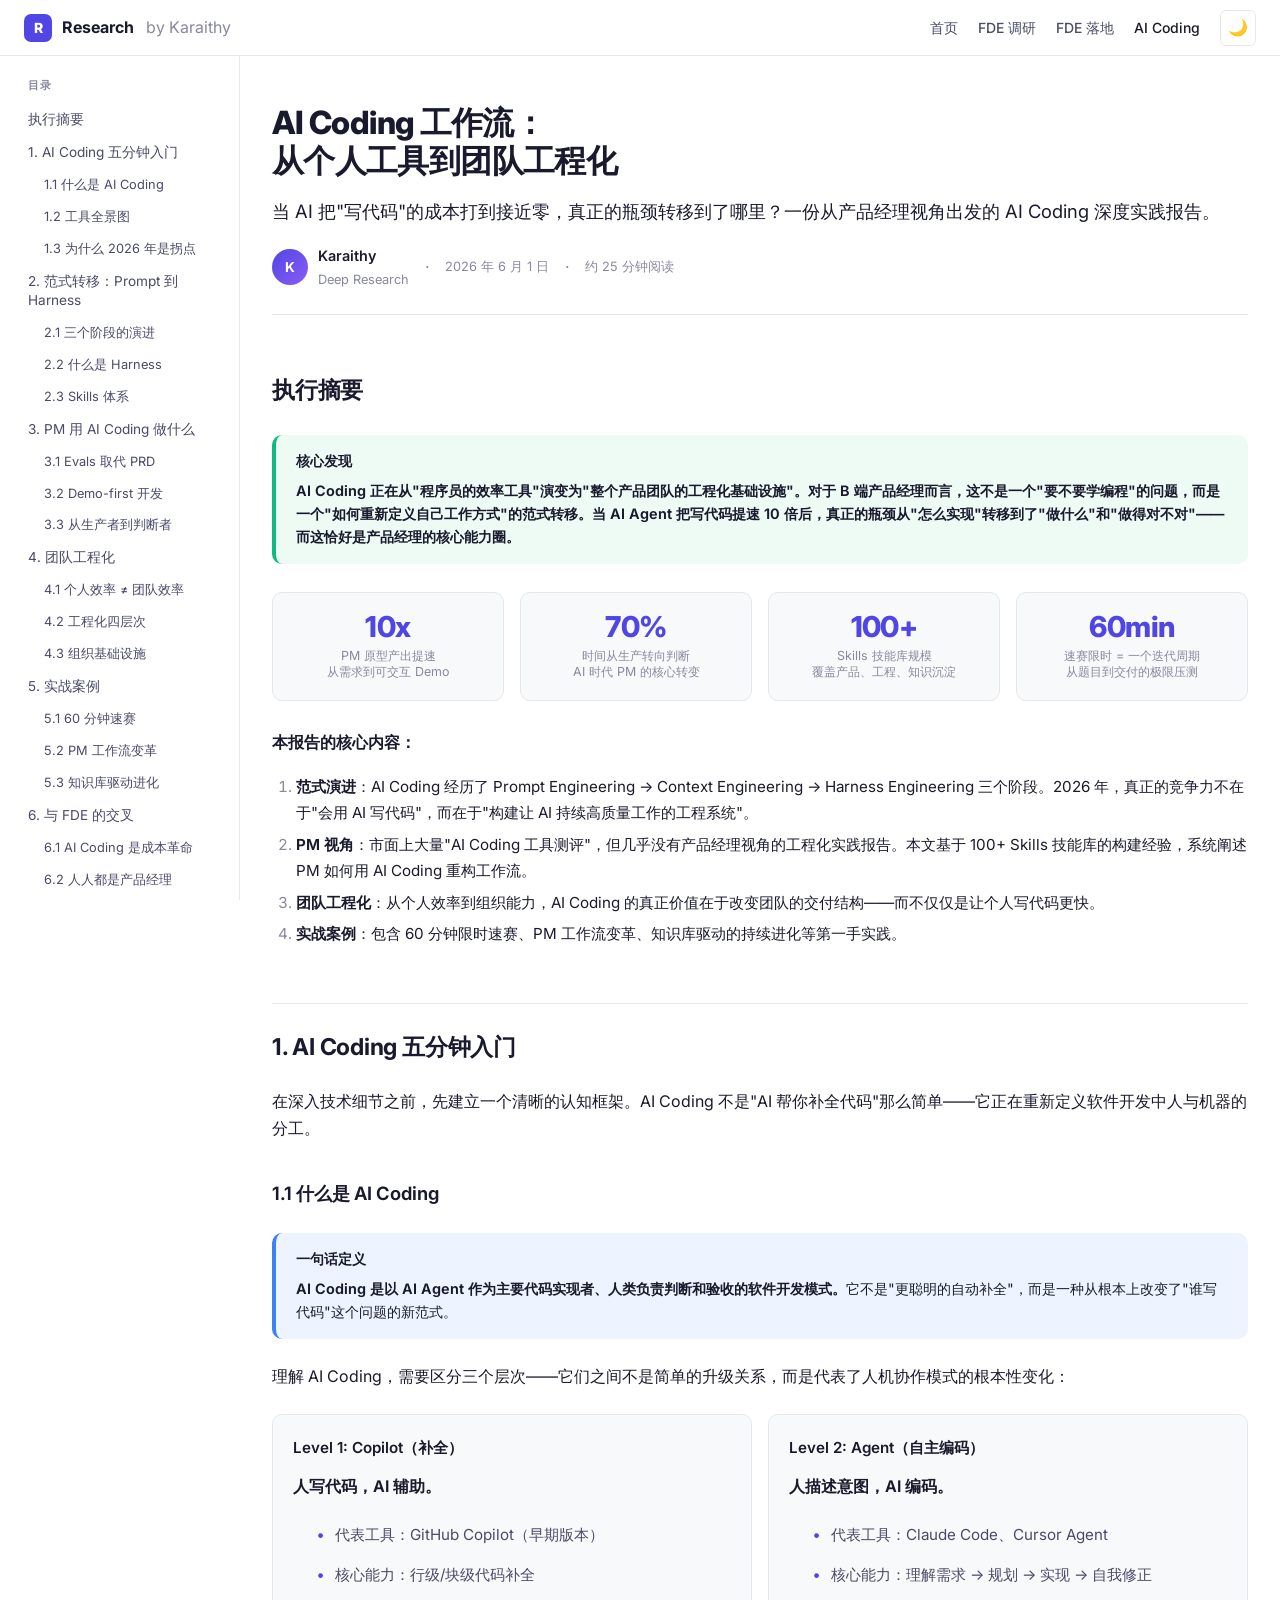
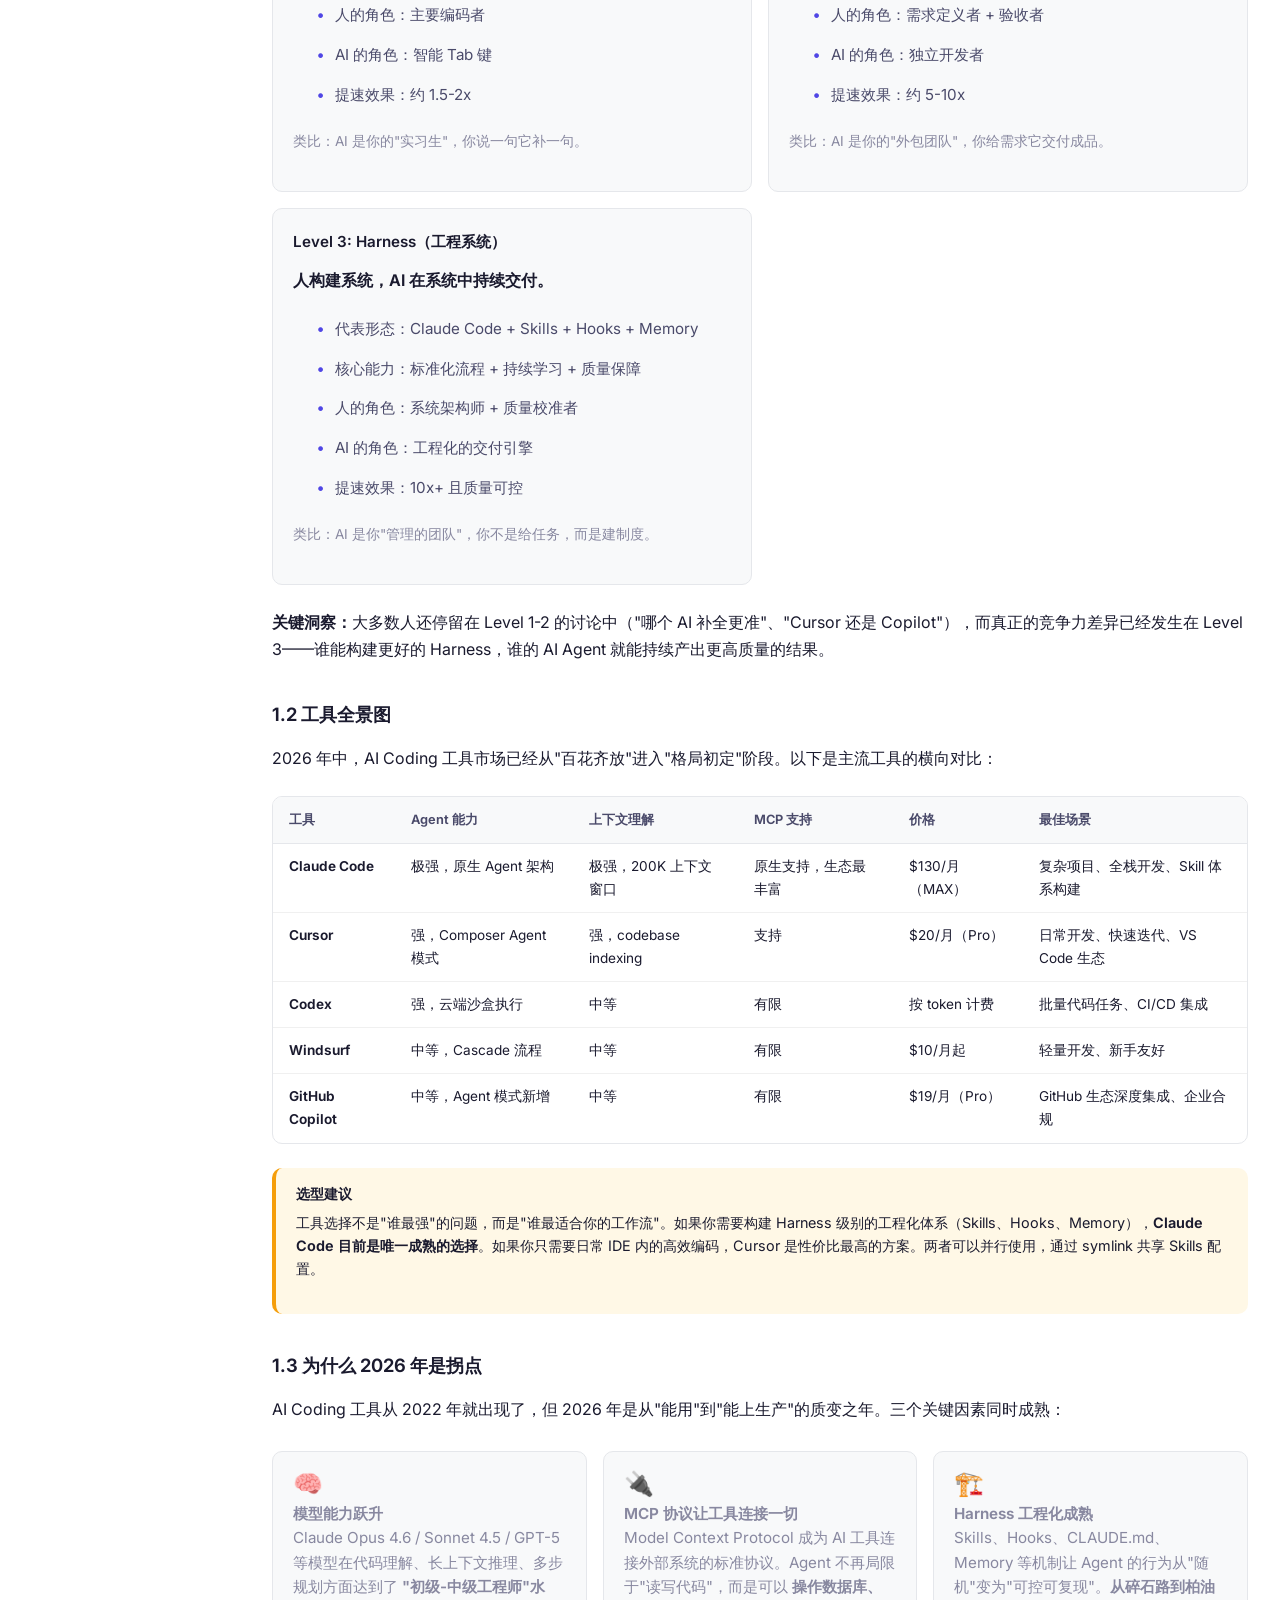
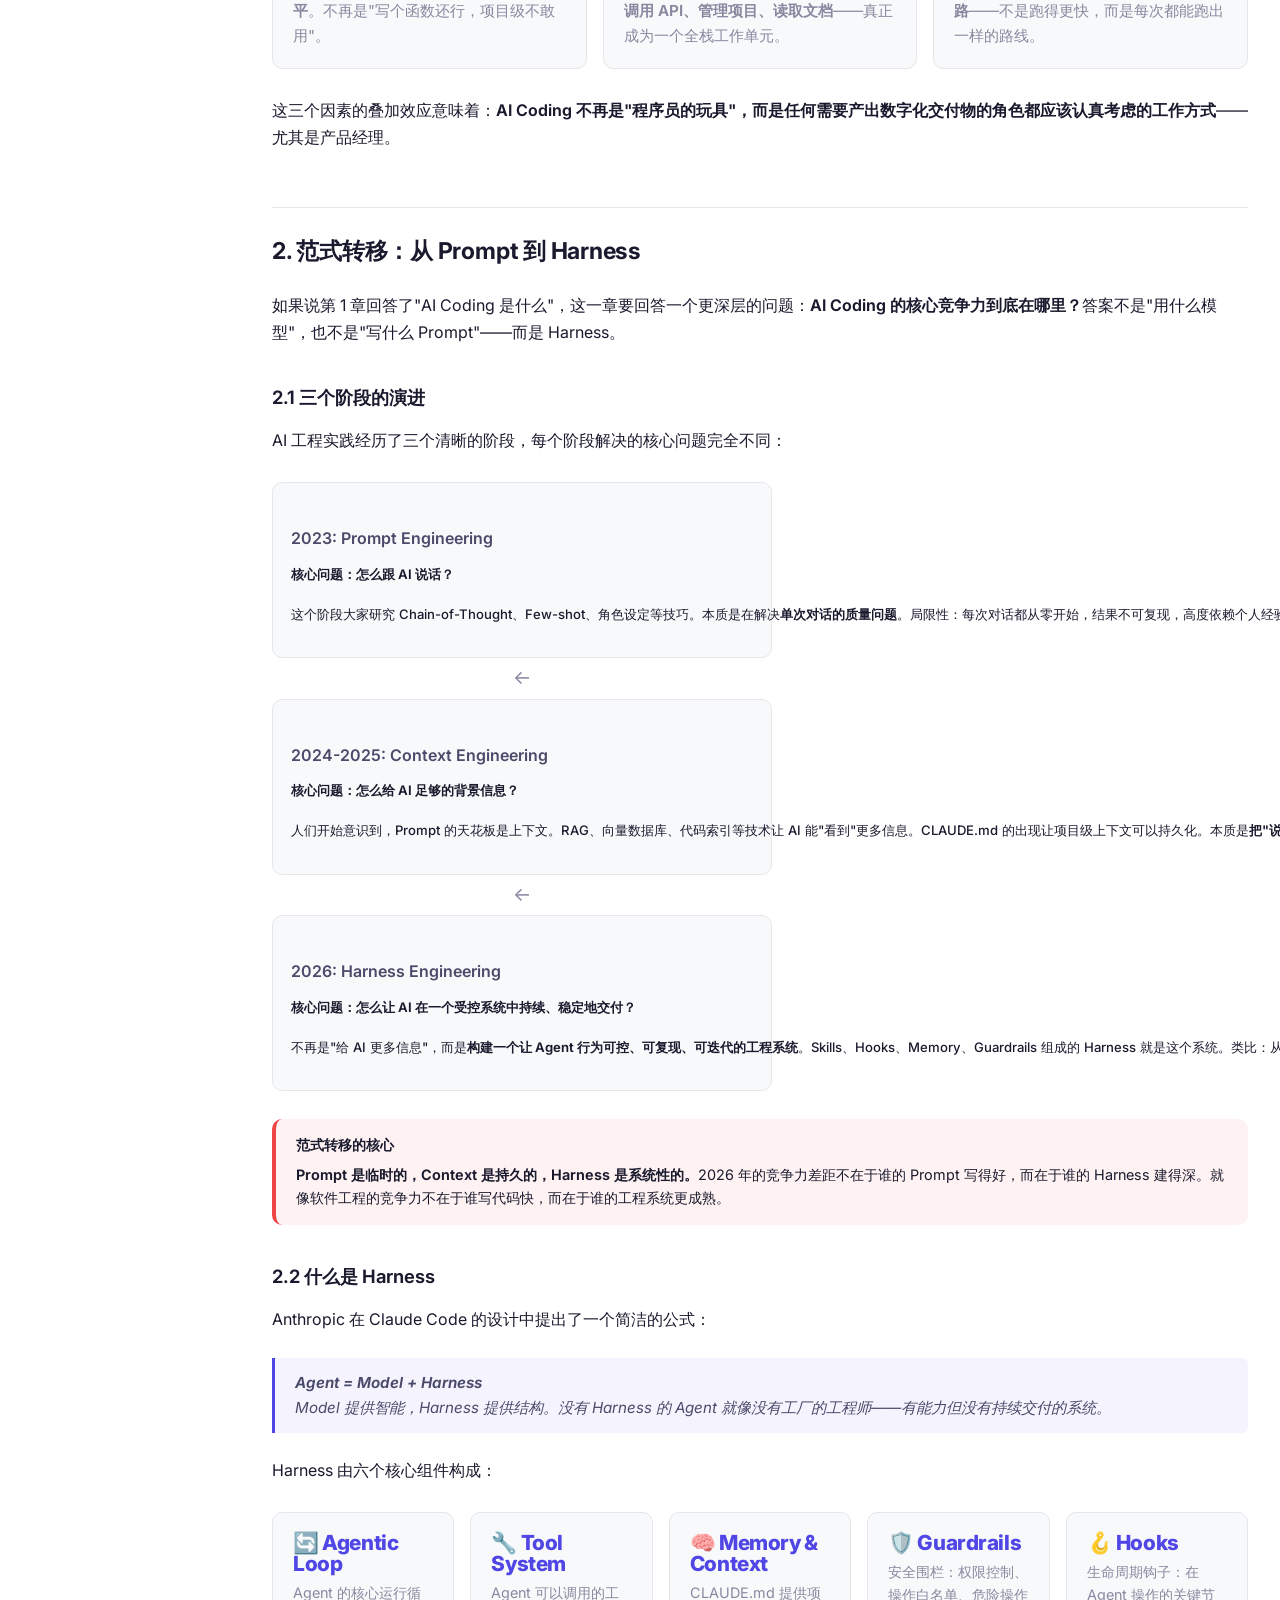
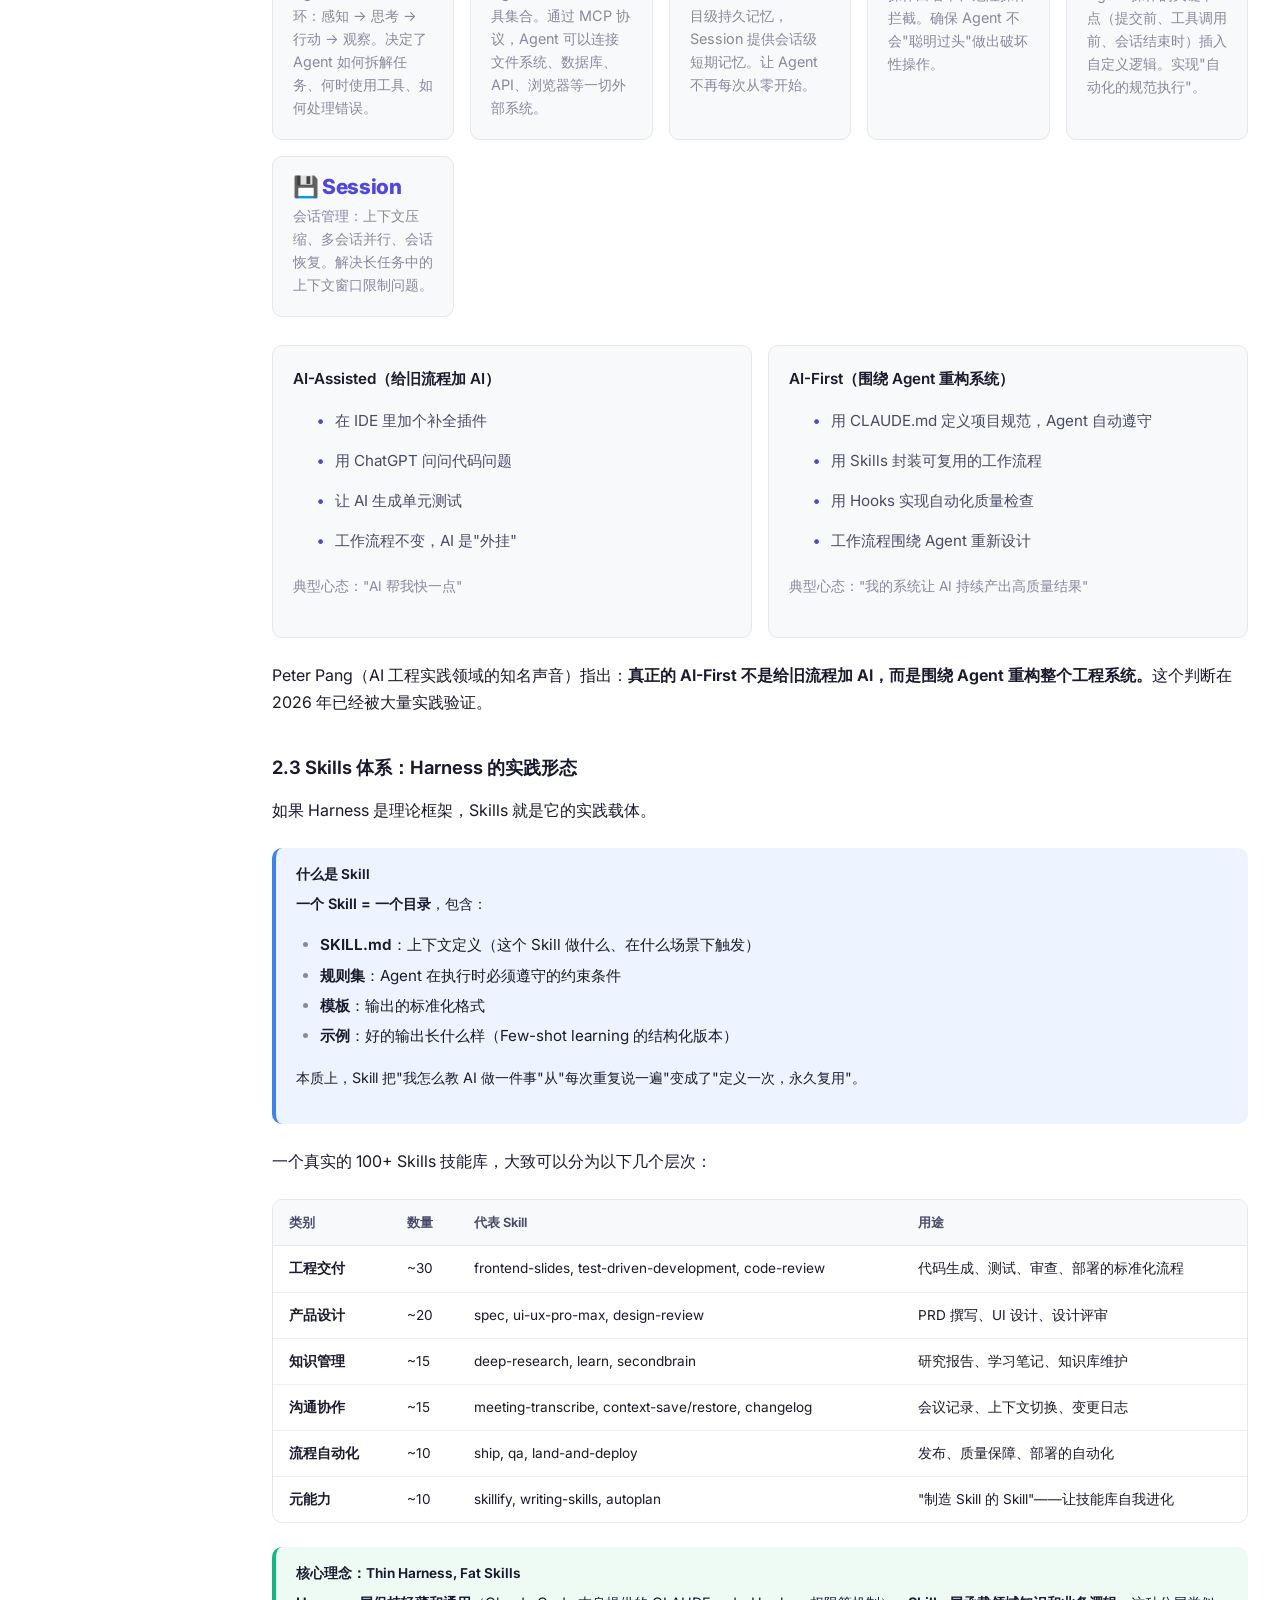
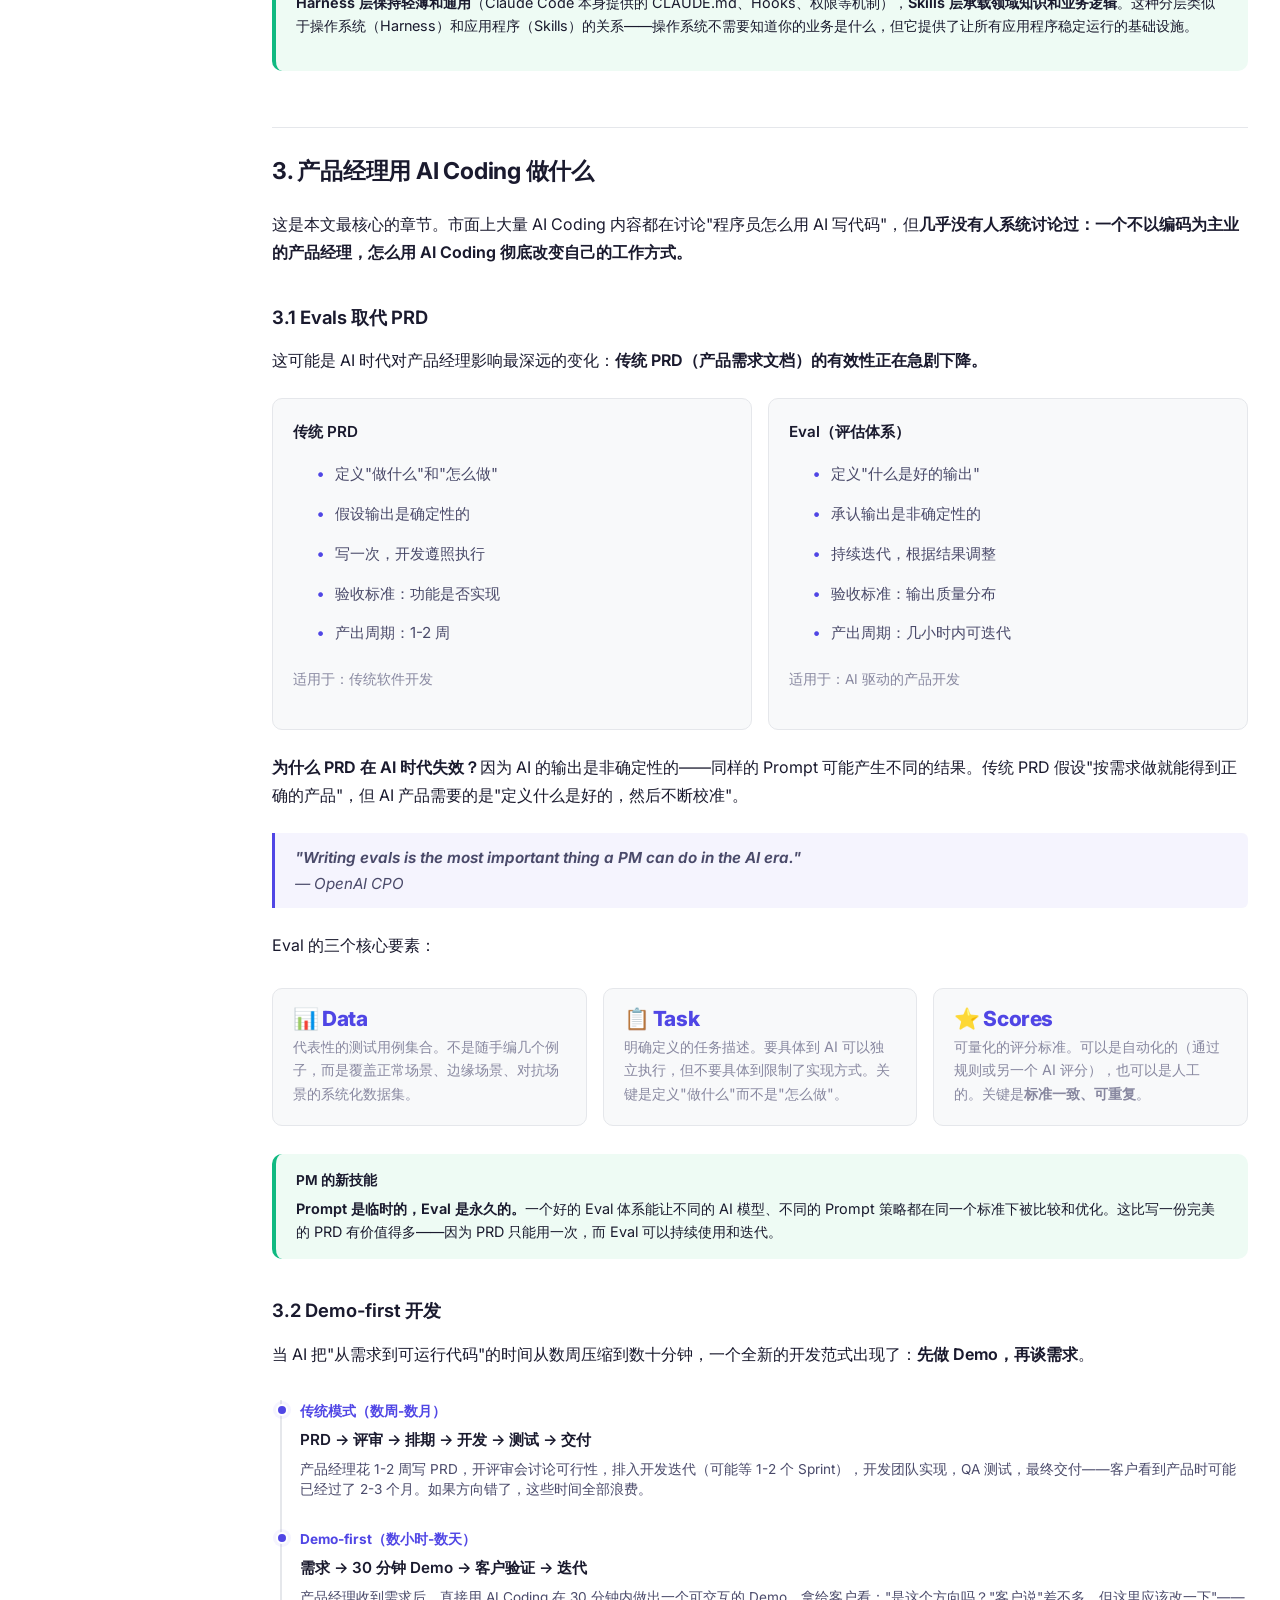
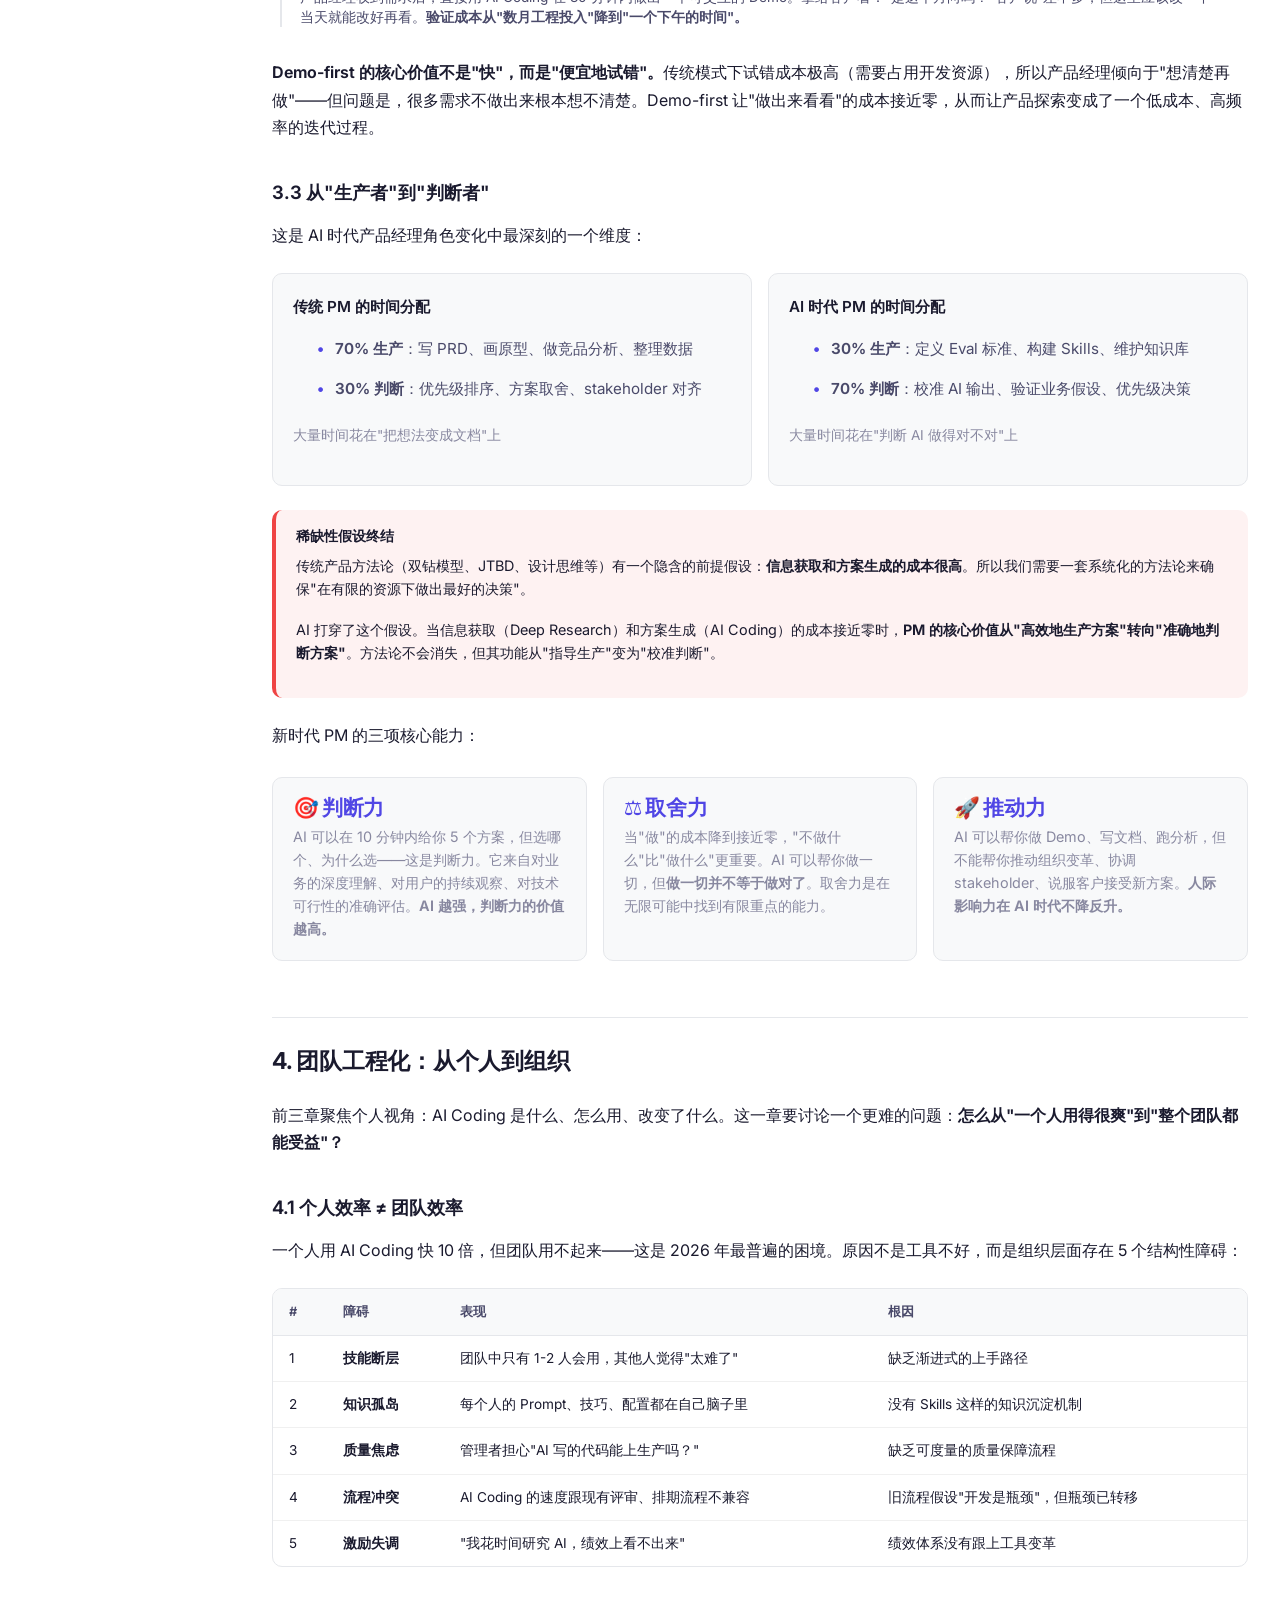
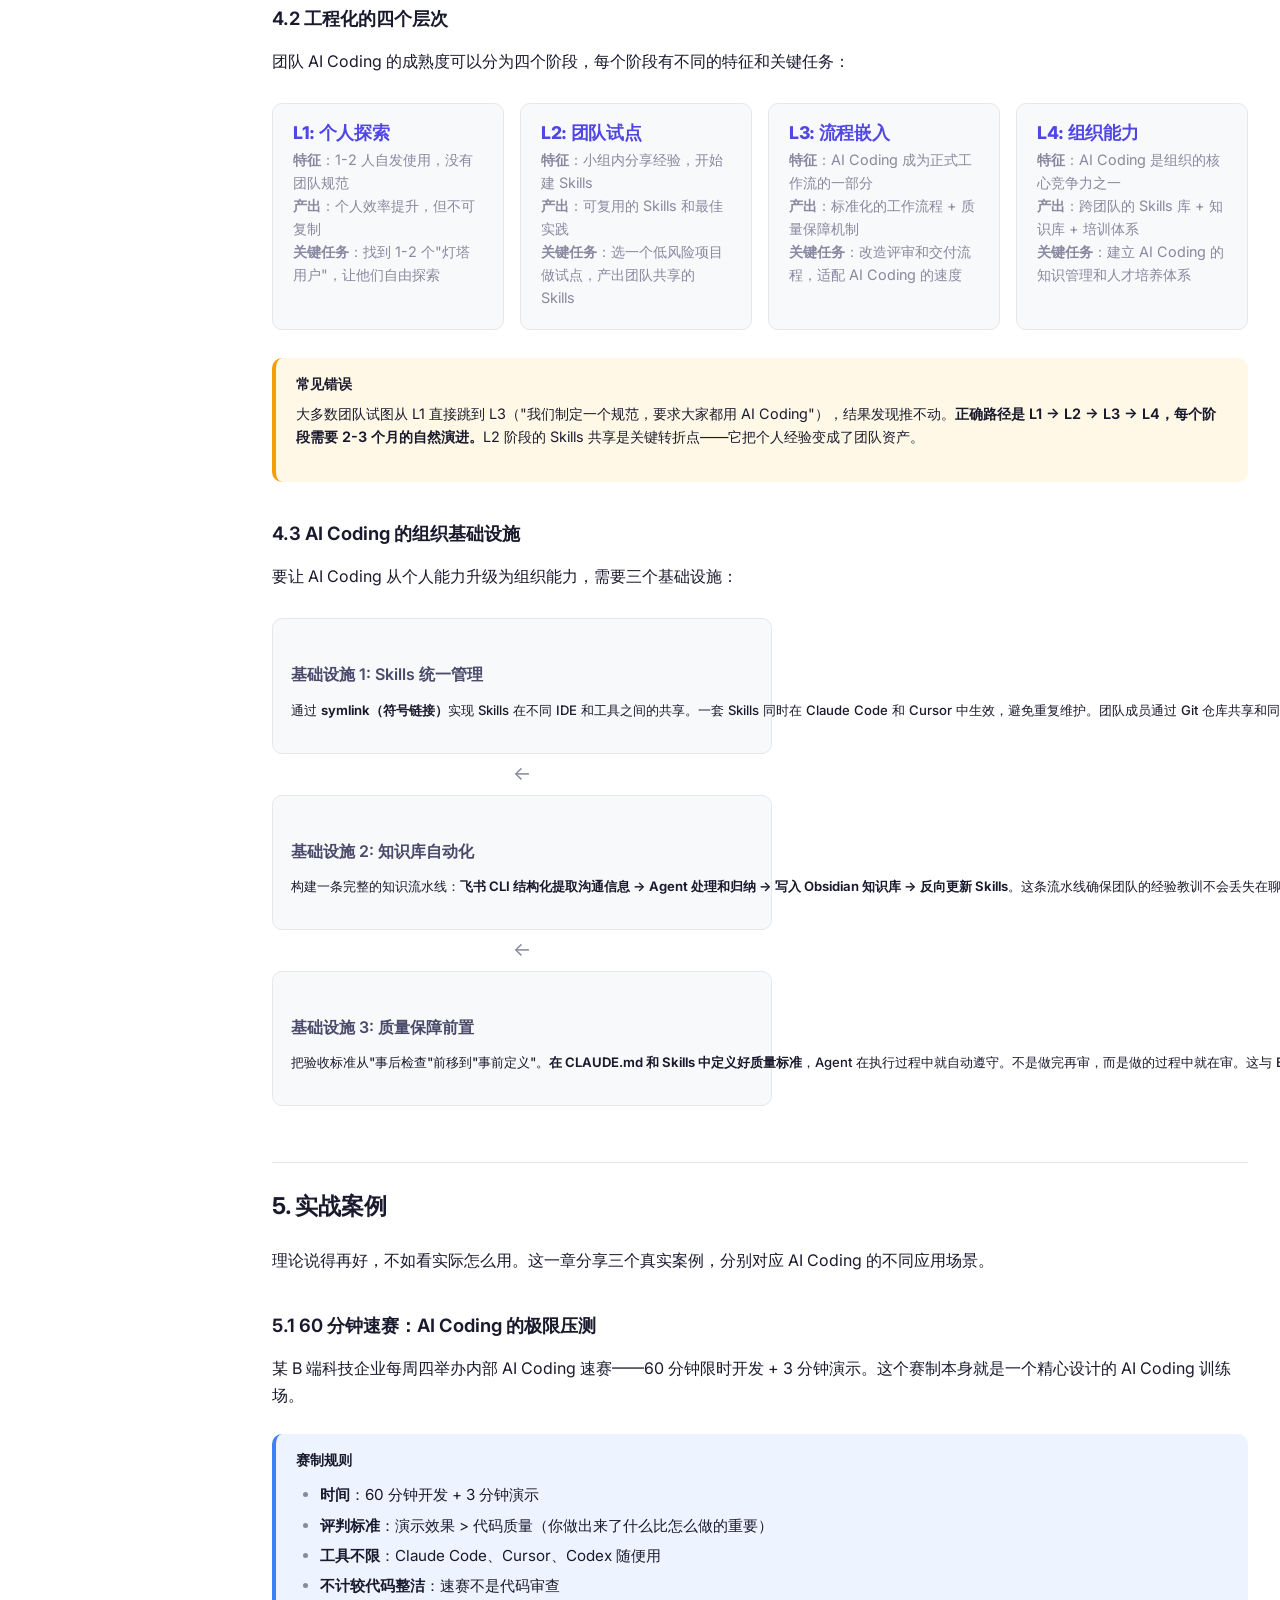
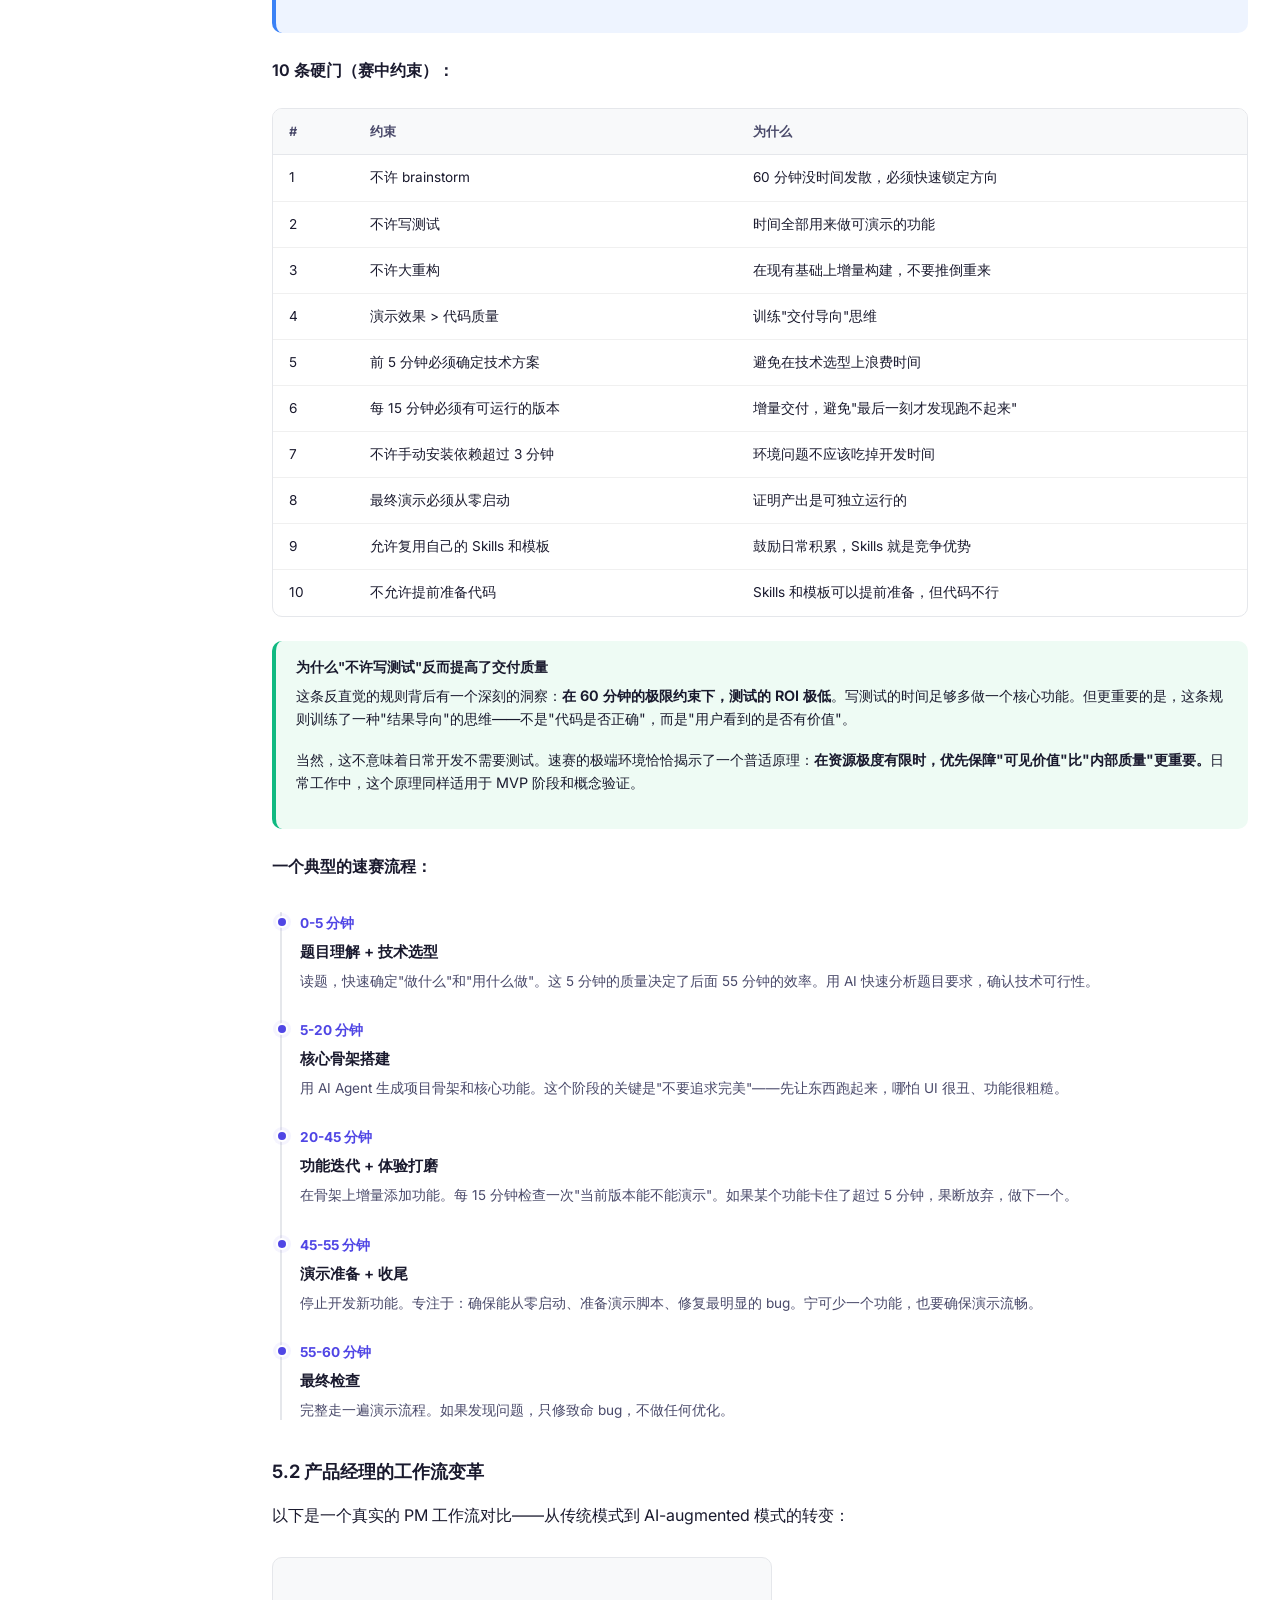
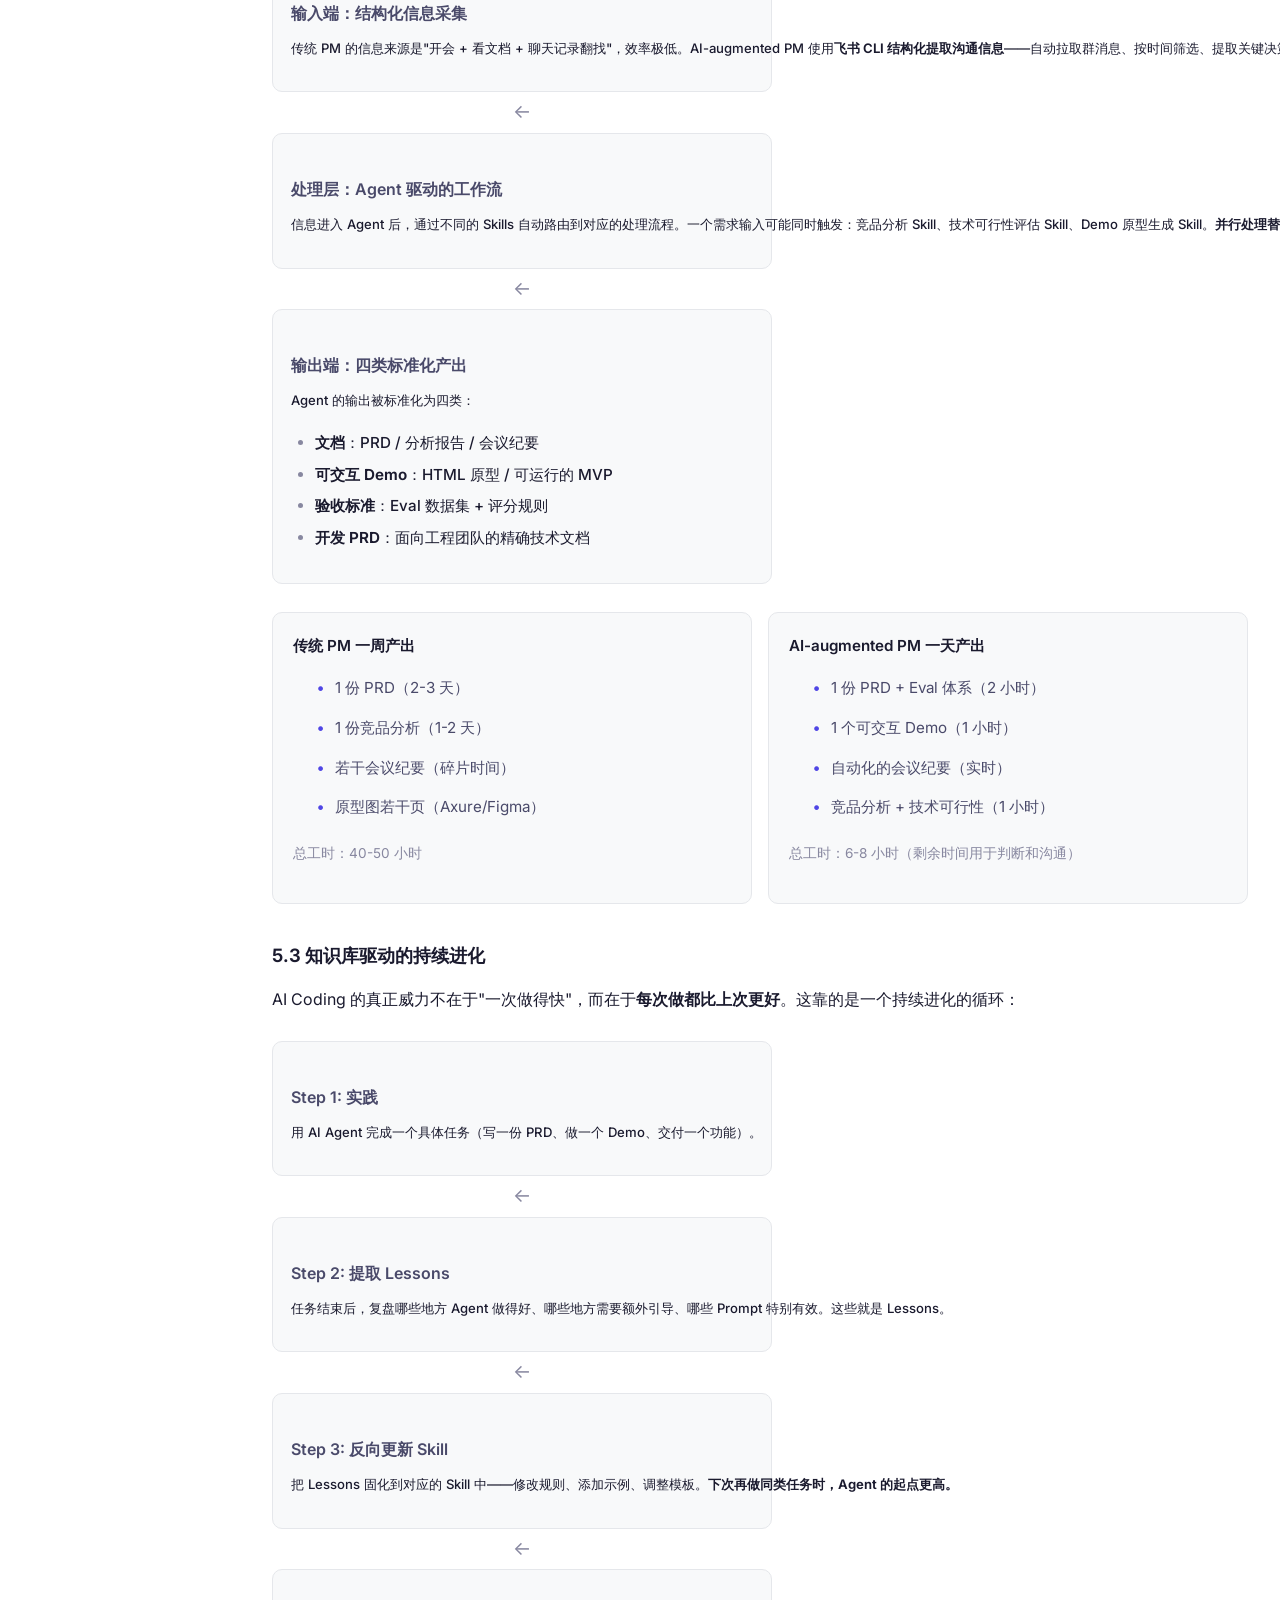
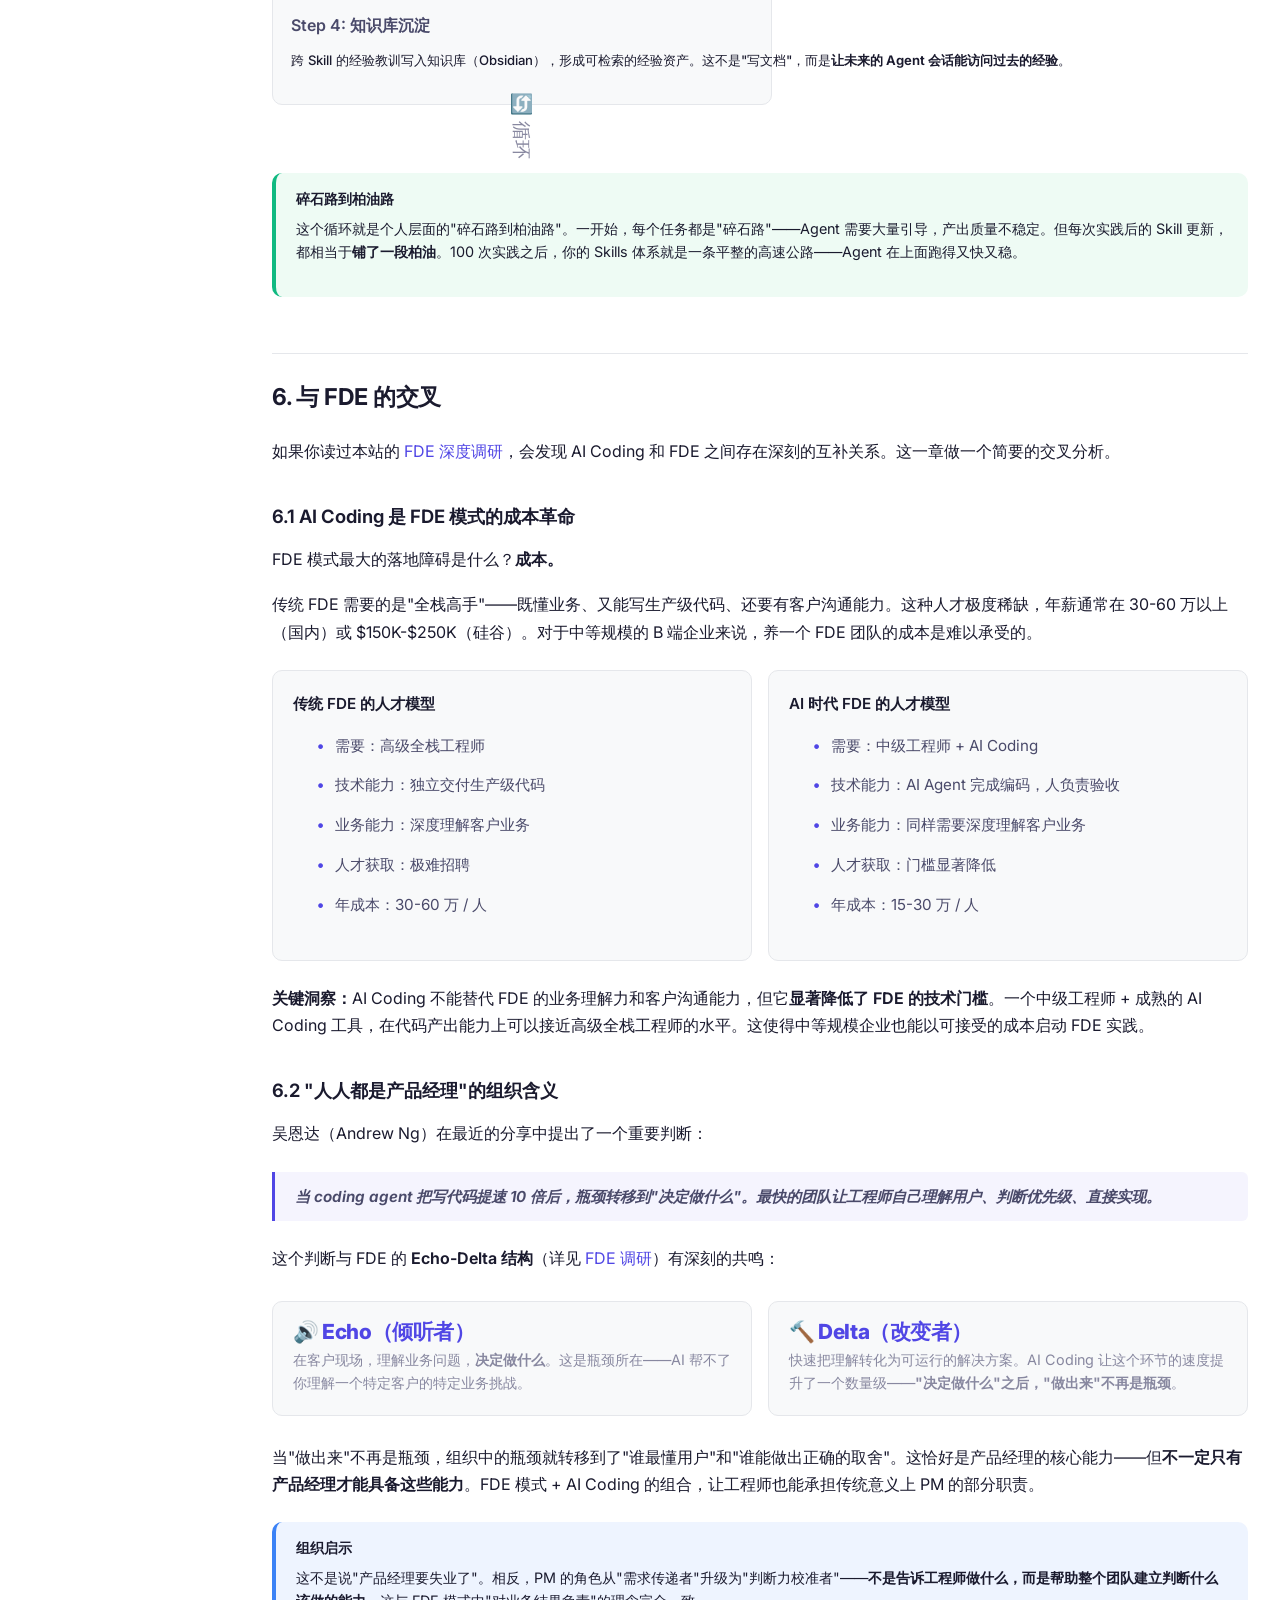
==== articles/ai-coding/index.html @ b335e55d "Add two new research articles: FDE Landing Guide & AI Coding Workflow FDE Landing Guide (articles/fd" ====
<!DOCTYPE html>
<html lang="zh-CN" data-theme="light">
<head>
  <meta charset="UTF-8">
  <meta name="viewport" content="width=device-width, initial-scale=1.0">
  <title>AI Coding 工作流：从个人工具到团队工程化 — Karaithy Research</title>
  <meta name="description" content="当 AI 把写代码的成本打到接近零，真正的瓶颈转移到了哪里？一份从产品经理视角出发的 AI Coding 深度实践报告。">
  <link rel="preconnect" href="https://fonts.googleapis.com">
  <link rel="preconnect" href="https://fonts.gstatic.com" crossorigin>
  <link href="https://fonts.googleapis.com/css2?family=Inter:wght@400;500;600;700;800&family=Noto+Serif+SC:wght@400;700&family=JetBrains+Mono:wght@400;500&display=swap" rel="stylesheet">
  <link rel="stylesheet" href="../../assets/css/main.css">
</head>
<body>

<!-- Reading Progress -->
<div class="reading-progress" id="readingProgress"></div>

<!-- Header -->
<header class="site-header">
  <div class="header-inner">
    <a href="../../index.html" class="site-logo">
      <span class="logo-icon">R</span>
      <span>Research</span>
      <span class="logo-text-sub">by Karaithy</span>
    </a>
    <div class="header-nav">
      <a href="../../index.html">首页</a>
      <a href="../fde-deep-dive/index.html">FDE 调研</a>
      <a href="../fde-landing-guide/index.html">FDE 落地</a>
      <a href="index.html" class="active">AI Coding</a>
      <button class="theme-toggle" onclick="toggleTheme()" aria-label="切换主题">🌙</button>
    </div>
  </div>
</header>

<!-- Layout -->
<div class="article-layout">

<!-- Sidebar -->
<nav class="sidebar" id="sidebar">
  <div class="sidebar-section">
    <div class="sidebar-section-title">目录</div>
    <a href="#executive-summary" class="sidebar-link active">执行摘要</a>
    <a href="#ch1" class="sidebar-link">1. AI Coding 五分钟入门</a>
    <a href="#ch1-1" class="sidebar-link sub">1.1 什么是 AI Coding</a>
    <a href="#ch1-2" class="sidebar-link sub">1.2 工具全景图</a>
    <a href="#ch1-3" class="sidebar-link sub">1.3 为什么 2026 年是拐点</a>
    <a href="#ch2" class="sidebar-link">2. 范式转移：Prompt 到 Harness</a>
    <a href="#ch2-1" class="sidebar-link sub">2.1 三个阶段的演进</a>
    <a href="#ch2-2" class="sidebar-link sub">2.2 什么是 Harness</a>
    <a href="#ch2-3" class="sidebar-link sub">2.3 Skills 体系</a>
    <a href="#ch3" class="sidebar-link">3. PM 用 AI Coding 做什么</a>
    <a href="#ch3-1" class="sidebar-link sub">3.1 Evals 取代 PRD</a>
    <a href="#ch3-2" class="sidebar-link sub">3.2 Demo-first 开发</a>
    <a href="#ch3-3" class="sidebar-link sub">3.3 从生产者到判断者</a>
    <a href="#ch4" class="sidebar-link">4. 团队工程化</a>
    <a href="#ch4-1" class="sidebar-link sub">4.1 个人效率 ≠ 团队效率</a>
    <a href="#ch4-2" class="sidebar-link sub">4.2 工程化四层次</a>
    <a href="#ch4-3" class="sidebar-link sub">4.3 组织基础设施</a>
    <a href="#ch5" class="sidebar-link">5. 实战案例</a>
    <a href="#ch5-1" class="sidebar-link sub">5.1 60 分钟速赛</a>
    <a href="#ch5-2" class="sidebar-link sub">5.2 PM 工作流变革</a>
    <a href="#ch5-3" class="sidebar-link sub">5.3 知识库驱动进化</a>
    <a href="#ch6" class="sidebar-link">6. 与 FDE 的交叉</a>
    <a href="#ch6-1" class="sidebar-link sub">6.1 AI Coding 是成本革命</a>
    <a href="#ch6-2" class="sidebar-link sub">6.2 人人都是产品经理</a>
    <a href="#ch7" class="sidebar-link">7. 风险与诚实面对</a>
    <a href="#appendix" class="sidebar-link">附录</a>
  </div>
</nav>

<!-- Main Content -->
<div class="main-content">
<article class="article-body">

<!-- Title -->
<h1 id="top">AI Coding 工作流：<br>从个人工具到团队工程化</h1>

<p class="subtitle">当 AI 把"写代码"的成本打到接近零，真正的瓶颈转移到了哪里？一份从产品经理视角出发的 AI Coding 深度实践报告。</p>

<!-- Meta -->
<div class="article-meta">
  <div class="meta-author">
    <div class="meta-avatar">K</div>
    <div>
      <div class="meta-name">Karaithy</div>
      <div class="meta-role">Deep Research</div>
    </div>
  </div>
  <span class="meta-dot">&middot;</span>
  <span class="meta-date">2026 年 6 月 1 日</span>
  <span class="meta-dot">&middot;</span>
  <span class="meta-read-time">约 25 分钟阅读</span>
</div>

<!-- ==================== 执行摘要 ==================== -->
<h2 id="executive-summary">执行摘要</h2>

<div class="callout tip">
  <div class="callout-title">核心发现</div>
  <strong>AI Coding 正在从"程序员的效率工具"演变为"整个产品团队的工程化基础设施"。对于 B 端产品经理而言，这不是一个"要不要学编程"的问题，而是一个"如何重新定义自己工作方式"的范式转移。当 AI Agent 把写代码提速 10 倍后，真正的瓶颈从"怎么实现"转移到了"做什么"和"做得对不对"——而这恰好是产品经理的核心能力圈。</strong>
</div>

<div class="stat-grid">
  <div class="stat-card">
    <div class="stat-number">10x</div>
    <div class="stat-label">PM 原型产出提速<br>从需求到可交互 Demo</div>
  </div>
  <div class="stat-card">
    <div class="stat-number">70%</div>
    <div class="stat-label">时间从生产转向判断<br>AI 时代 PM 的核心转变</div>
  </div>
  <div class="stat-card">
    <div class="stat-number">100+</div>
    <div class="stat-label">Skills 技能库规模<br>覆盖产品、工程、知识沉淀</div>
  </div>
  <div class="stat-card">
    <div class="stat-number">60min</div>
    <div class="stat-label">速赛限时 = 一个迭代周期<br>从题目到交付的极限压测</div>
  </div>
</div>

<p><strong>本报告的核心内容：</strong></p>
<ol>
  <li><strong>范式演进</strong>：AI Coding 经历了 Prompt Engineering → Context Engineering → Harness Engineering 三个阶段。2026 年，真正的竞争力不在于"会用 AI 写代码"，而在于"构建让 AI 持续高质量工作的工程系统"。</li>
  <li><strong>PM 视角</strong>：市面上大量"AI Coding 工具测评"，但几乎没有产品经理视角的工程化实践报告。本文基于 100+ Skills 技能库的构建经验，系统阐述 PM 如何用 AI Coding 重构工作流。</li>
  <li><strong>团队工程化</strong>：从个人效率到组织能力，AI Coding 的真正价值在于改变团队的交付结构——而不仅仅是让个人写代码更快。</li>
  <li><strong>实战案例</strong>：包含 60 分钟限时速赛、PM 工作流变革、知识库驱动的持续进化等第一手实践。</li>
</ol>

<!-- ==================== 第 1 章 ==================== -->
<h2 id="ch1">1. AI Coding 五分钟入门</h2>

<p>在深入技术细节之前，先建立一个清晰的认知框架。AI Coding 不是"AI 帮你补全代码"那么简单——它正在重新定义软件开发中人与机器的分工。</p>

<h3 id="ch1-1">1.1 什么是 AI Coding</h3>

<div class="callout info">
  <div class="callout-title">一句话定义</div>
  <strong>AI Coding 是以 AI Agent 作为主要代码实现者、人类负责判断和验收的软件开发模式。</strong>它不是"更聪明的自动补全"，而是一种从根本上改变了"谁写代码"这个问题的新范式。
</div>

<p>理解 AI Coding，需要区分三个层次——它们之间不是简单的升级关系，而是代表了人机协作模式的根本性变化：</p>

<div class="compare-grid">
  <div class="compare-card">
    <h4>Level 1: Copilot（补全）</h4>
    <p><strong>人写代码，AI 辅助。</strong></p>
    <ul>
      <li>代表工具：GitHub Copilot（早期版本）</li>
      <li>核心能力：行级/块级代码补全</li>
      <li>人的角色：主要编码者</li>
      <li>AI 的角色：智能 Tab 键</li>
      <li>提速效果：约 1.5-2x</li>
    </ul>
    <p style="color:var(--text-tertiary);font-size:0.85rem;">类比：AI 是你的"实习生"，你说一句它补一句。</p>
  </div>
  <div class="compare-card">
    <h4>Level 2: Agent（自主编码）</h4>
    <p><strong>人描述意图，AI 编码。</strong></p>
    <ul>
      <li>代表工具：Claude Code、Cursor Agent</li>
      <li>核心能力：理解需求 → 规划 → 实现 → 自我修正</li>
      <li>人的角色：需求定义者 + 验收者</li>
      <li>AI 的角色：独立开发者</li>
      <li>提速效果：约 5-10x</li>
    </ul>
    <p style="color:var(--text-tertiary);font-size:0.85rem;">类比：AI 是你的"外包团队"，你给需求它交付成品。</p>
  </div>
  <div class="compare-card">
    <h4>Level 3: Harness（工程系统）</h4>
    <p><strong>人构建系统，AI 在系统中持续交付。</strong></p>
    <ul>
      <li>代表形态：Claude Code + Skills + Hooks + Memory</li>
      <li>核心能力：标准化流程 + 持续学习 + 质量保障</li>
      <li>人的角色：系统架构师 + 质量校准者</li>
      <li>AI 的角色：工程化的交付引擎</li>
      <li>提速效果：10x+ 且质量可控</li>
    </ul>
    <p style="color:var(--text-tertiary);font-size:0.85rem;">类比：AI 是你"管理的团队"，你不是给任务，而是建制度。</p>
  </div>
</div>

<p><strong>关键洞察：</strong>大多数人还停留在 Level 1-2 的讨论中（"哪个 AI 补全更准"、"Cursor 还是 Copilot"），而真正的竞争力差异已经发生在 Level 3——谁能构建更好的 Harness，谁的 AI Agent 就能持续产出更高质量的结果。</p>

<h3 id="ch1-2">1.2 工具全景图</h3>

<p>2026 年中，AI Coding 工具市场已经从"百花齐放"进入"格局初定"阶段。以下是主流工具的横向对比：</p>

<div class="table-wrapper">
<table>
  <thead>
    <tr>
      <th>工具</th>
      <th>Agent 能力</th>
      <th>上下文理解</th>
      <th>MCP 支持</th>
      <th>价格</th>
      <th>最佳场景</th>
    </tr>
  </thead>
  <tbody>
    <tr>
      <td><strong>Claude Code</strong></td>
      <td>极强，原生 Agent 架构</td>
      <td>极强，200K 上下文窗口</td>
      <td>原生支持，生态最丰富</td>
      <td>$130/月（MAX）</td>
      <td>复杂项目、全栈开发、Skill 体系构建</td>
    </tr>
    <tr>
      <td><strong>Cursor</strong></td>
      <td>强，Composer Agent 模式</td>
      <td>强，codebase indexing</td>
      <td>支持</td>
      <td>$20/月（Pro）</td>
      <td>日常开发、快速迭代、VS Code 生态</td>
    </tr>
    <tr>
      <td><strong>Codex</strong></td>
      <td>强，云端沙盒执行</td>
      <td>中等</td>
      <td>有限</td>
      <td>按 token 计费</td>
      <td>批量代码任务、CI/CD 集成</td>
    </tr>
    <tr>
      <td><strong>Windsurf</strong></td>
      <td>中等，Cascade 流程</td>
      <td>中等</td>
      <td>有限</td>
      <td>$10/月起</td>
      <td>轻量开发、新手友好</td>
    </tr>
    <tr>
      <td><strong>GitHub Copilot</strong></td>
      <td>中等，Agent 模式新增</td>
      <td>中等</td>
      <td>有限</td>
      <td>$19/月（Pro）</td>
      <td>GitHub 生态深度集成、企业合规</td>
    </tr>
  </tbody>
</table>
</div>

<div class="callout warn">
  <div class="callout-title">选型建议</div>
  <p>工具选择不是"谁最强"的问题，而是"谁最适合你的工作流"。如果你需要构建 Harness 级别的工程化体系（Skills、Hooks、Memory），<strong>Claude Code 目前是唯一成熟的选择</strong>。如果你只需要日常 IDE 内的高效编码，Cursor 是性价比最高的方案。两者可以并行使用，通过 symlink 共享 Skills 配置。</p>
</div>

<h3 id="ch1-3">1.3 为什么 2026 年是拐点</h3>

<p>AI Coding 工具从 2022 年就出现了，但 2026 年是从"能用"到"能上生产"的质变之年。三个关键因素同时成熟：</p>

<div class="stat-grid">
  <div class="stat-card" style="text-align:left;padding:20px;">
    <div class="stat-number" style="font-size:1.5rem;">🧠</div>
    <div class="stat-label" style="font-size:0.95rem;line-height:1.6;"><strong>模型能力跃升</strong><br>Claude Opus 4.6 / Sonnet 4.5 / GPT-5 等模型在代码理解、长上下文推理、多步规划方面达到了 <strong>"初级-中级工程师"水平</strong>。不再是"写个函数还行，项目级不敢用"。</div>
  </div>
  <div class="stat-card" style="text-align:left;padding:20px;">
    <div class="stat-number" style="font-size:1.5rem;">🔌</div>
    <div class="stat-label" style="font-size:0.95rem;line-height:1.6;"><strong>MCP 协议让工具连接一切</strong><br>Model Context Protocol 成为 AI 工具连接外部系统的标准协议。Agent 不再局限于"读写代码"，而是可以 <strong>操作数据库、调用 API、管理项目、读取文档</strong>——真正成为一个全栈工作单元。</div>
  </div>
  <div class="stat-card" style="text-align:left;padding:20px;">
    <div class="stat-number" style="font-size:1.5rem;">🏗️</div>
    <div class="stat-label" style="font-size:0.95rem;line-height:1.6;"><strong>Harness 工程化成熟</strong><br>Skills、Hooks、CLAUDE.md、Memory 等机制让 Agent 的行为从"随机"变为"可控可复现"。<strong>从碎石路到柏油路</strong>——不是跑得更快，而是每次都能跑出一样的路线。</div>
  </div>
</div>

<p>这三个因素的叠加效应意味着：<strong>AI Coding 不再是"程序员的玩具"，而是任何需要产出数字化交付物的角色都应该认真考虑的工作方式</strong>——尤其是产品经理。</p>

<!-- ==================== 第 2 章 ==================== -->
<h2 id="ch2">2. 范式转移：从 Prompt 到 Harness</h2>

<p>如果说第 1 章回答了"AI Coding 是什么"，这一章要回答一个更深层的问题：<strong>AI Coding 的核心竞争力到底在哪里？</strong>答案不是"用什么模型"，也不是"写什么 Prompt"——而是 Harness。</p>

<h3 id="ch2-1">2.1 三个阶段的演进</h3>

<p>AI 工程实践经历了三个清晰的阶段，每个阶段解决的核心问题完全不同：</p>

<div class="flow-vertical">
  <div class="flow-step">
    <h4>2023: Prompt Engineering</h4>
    <p><strong>核心问题：怎么跟 AI 说话？</strong></p>
    <p>这个阶段大家研究 Chain-of-Thought、Few-shot、角色设定等技巧。本质是在解决<strong>单次对话的质量问题</strong>。局限性：每次对话都从零开始，结果不可复现，高度依赖个人经验。</p>
  </div>
  <div class="flow-arrow">↓</div>
  <div class="flow-step">
    <h4>2024-2025: Context Engineering</h4>
    <p><strong>核心问题：怎么给 AI 足够的背景信息？</strong></p>
    <p>人们开始意识到，Prompt 的天花板是上下文。RAG、向量数据库、代码索引等技术让 AI 能"看到"更多信息。CLAUDE.md 的出现让项目级上下文可以持久化。本质是<strong>把"说话技巧"升级为"信息架构"</strong>。</p>
  </div>
  <div class="flow-arrow">↓</div>
  <div class="flow-step">
    <h4>2026: Harness Engineering</h4>
    <p><strong>核心问题：怎么让 AI 在一个受控系统中持续、稳定地交付？</strong></p>
    <p>不再是"给 AI 更多信息"，而是<strong>构建一个让 Agent 行为可控、可复现、可迭代的工程系统</strong>。Skills、Hooks、Memory、Guardrails 组成的 Harness 就是这个系统。类比：从"教一个人做事"到"建一条生产线"。</p>
  </div>
</div>

<div class="callout critical">
  <div class="callout-title">范式转移的核心</div>
  <strong>Prompt 是临时的，Context 是持久的，Harness 是系统性的。</strong>2026 年的竞争力差距不在于谁的 Prompt 写得好，而在于谁的 Harness 建得深。就像软件工程的竞争力不在于谁写代码快，而在于谁的工程系统更成熟。
</div>

<h3 id="ch2-2">2.2 什么是 Harness</h3>

<p>Anthropic 在 Claude Code 的设计中提出了一个简洁的公式：</p>

<blockquote>
  <strong>Agent = Model + Harness</strong><br>
  Model 提供智能，Harness 提供结构。没有 Harness 的 Agent 就像没有工厂的工程师——有能力但没有持续交付的系统。
</blockquote>

<p>Harness 由六个核心组件构成：</p>

<div class="stat-grid">
  <div class="stat-card" style="text-align:left;padding:20px;">
    <div class="stat-number" style="font-size:1.3rem;">🔄 Agentic Loop</div>
    <div class="stat-label" style="font-size:0.9rem;line-height:1.6;">Agent 的核心运行循环：感知 → 思考 → 行动 → 观察。决定了 Agent 如何拆解任务、何时使用工具、如何处理错误。</div>
  </div>
  <div class="stat-card" style="text-align:left;padding:20px;">
    <div class="stat-number" style="font-size:1.3rem;">🔧 Tool System</div>
    <div class="stat-label" style="font-size:0.9rem;line-height:1.6;">Agent 可以调用的工具集合。通过 MCP 协议，Agent 可以连接文件系统、数据库、API、浏览器等一切外部系统。</div>
  </div>
  <div class="stat-card" style="text-align:left;padding:20px;">
    <div class="stat-number" style="font-size:1.3rem;">🧠 Memory & Context</div>
    <div class="stat-label" style="font-size:0.9rem;line-height:1.6;">CLAUDE.md 提供项目级持久记忆，Session 提供会话级短期记忆。让 Agent 不再每次从零开始。</div>
  </div>
  <div class="stat-card" style="text-align:left;padding:20px;">
    <div class="stat-number" style="font-size:1.3rem;">🛡️ Guardrails</div>
    <div class="stat-label" style="font-size:0.9rem;line-height:1.6;">安全围栏：权限控制、操作白名单、危险操作拦截。确保 Agent 不会"聪明过头"做出破坏性操作。</div>
  </div>
  <div class="stat-card" style="text-align:left;padding:20px;">
    <div class="stat-number" style="font-size:1.3rem;">🪝 Hooks</div>
    <div class="stat-label" style="font-size:0.9rem;line-height:1.6;">生命周期钩子：在 Agent 操作的关键节点（提交前、工具调用前、会话结束时）插入自定义逻辑。实现"自动化的规范执行"。</div>
  </div>
  <div class="stat-card" style="text-align:left;padding:20px;">
    <div class="stat-number" style="font-size:1.3rem;">💾 Session</div>
    <div class="stat-label" style="font-size:0.9rem;line-height:1.6;">会话管理：上下文压缩、多会话并行、会话恢复。解决长任务中的上下文窗口限制问题。</div>
  </div>
</div>

<div class="compare-grid">
  <div class="compare-card">
    <h4>AI-Assisted（给旧流程加 AI）</h4>
    <ul>
      <li>在 IDE 里加个补全插件</li>
      <li>用 ChatGPT 问问代码问题</li>
      <li>让 AI 生成单元测试</li>
      <li>工作流程不变，AI 是"外挂"</li>
    </ul>
    <p style="color:var(--text-tertiary);font-size:0.85rem;margin-top:12px;">典型心态："AI 帮我快一点"</p>
  </div>
  <div class="compare-card">
    <h4>AI-First（围绕 Agent 重构系统）</h4>
    <ul>
      <li>用 CLAUDE.md 定义项目规范，Agent 自动遵守</li>
      <li>用 Skills 封装可复用的工作流程</li>
      <li>用 Hooks 实现自动化质量检查</li>
      <li>工作流程围绕 Agent 重新设计</li>
    </ul>
    <p style="color:var(--text-tertiary);font-size:0.85rem;margin-top:12px;">典型心态："我的系统让 AI 持续产出高质量结果"</p>
  </div>
</div>

<p>Peter Pang（AI 工程实践领域的知名声音）指出：<strong>真正的 AI-First 不是给旧流程加 AI，而是围绕 Agent 重构整个工程系统。</strong>这个判断在 2026 年已经被大量实践验证。</p>

<h3 id="ch2-3">2.3 Skills 体系：Harness 的实践形态</h3>

<p>如果 Harness 是理论框架，Skills 就是它的实践载体。</p>

<div class="callout info">
  <div class="callout-title">什么是 Skill</div>
  <p><strong>一个 Skill = 一个目录</strong>，包含：</p>
  <ul>
    <li><strong>SKILL.md</strong>：上下文定义（这个 Skill 做什么、在什么场景下触发）</li>
    <li><strong>规则集</strong>：Agent 在执行时必须遵守的约束条件</li>
    <li><strong>模板</strong>：输出的标准化格式</li>
    <li><strong>示例</strong>：好的输出长什么样（Few-shot learning 的结构化版本）</li>
  </ul>
  <p>本质上，Skill 把"我怎么教 AI 做一件事"从"每次重复说一遍"变成了"定义一次，永久复用"。</p>
</div>

<p>一个真实的 100+ Skills 技能库，大致可以分为以下几个层次：</p>

<div class="table-wrapper">
<table>
  <thead>
    <tr>
      <th>类别</th>
      <th>数量</th>
      <th>代表 Skill</th>
      <th>用途</th>
    </tr>
  </thead>
  <tbody>
    <tr>
      <td><strong>工程交付</strong></td>
      <td>~30</td>
      <td>frontend-slides, test-driven-development, code-review</td>
      <td>代码生成、测试、审查、部署的标准化流程</td>
    </tr>
    <tr>
      <td><strong>产品设计</strong></td>
      <td>~20</td>
      <td>spec, ui-ux-pro-max, design-review</td>
      <td>PRD 撰写、UI 设计、设计评审</td>
    </tr>
    <tr>
      <td><strong>知识管理</strong></td>
      <td>~15</td>
      <td>deep-research, learn, secondbrain</td>
      <td>研究报告、学习笔记、知识库维护</td>
    </tr>
    <tr>
      <td><strong>沟通协作</strong></td>
      <td>~15</td>
      <td>meeting-transcribe, context-save/restore, changelog</td>
      <td>会议记录、上下文切换、变更日志</td>
    </tr>
    <tr>
      <td><strong>流程自动化</strong></td>
      <td>~10</td>
      <td>ship, qa, land-and-deploy</td>
      <td>发布、质量保障、部署的自动化</td>
    </tr>
    <tr>
      <td><strong>元能力</strong></td>
      <td>~10</td>
      <td>skillify, writing-skills, autoplan</td>
      <td>"制造 Skill 的 Skill"——让技能库自我进化</td>
    </tr>
  </tbody>
</table>
</div>

<div class="callout tip">
  <div class="callout-title">核心理念：Thin Harness, Fat Skills</div>
  <p><strong>Harness 层保持轻薄和通用</strong>（Claude Code 本身提供的 CLAUDE.md、Hooks、权限等机制），<strong>Skills 层承载领域知识和业务逻辑</strong>。这种分层类似于操作系统（Harness）和应用程序（Skills）的关系——操作系统不需要知道你的业务是什么，但它提供了让所有应用程序稳定运行的基础设施。</p>
</div>

<!-- ==================== 第 3 章 ==================== -->
<h2 id="ch3">3. 产品经理用 AI Coding 做什么</h2>

<p>这是本文最核心的章节。市面上大量 AI Coding 内容都在讨论"程序员怎么用 AI 写代码"，但<strong>几乎没有人系统讨论过：一个不以编码为主业的产品经理，怎么用 AI Coding 彻底改变自己的工作方式。</strong></p>

<h3 id="ch3-1">3.1 Evals 取代 PRD</h3>

<p>这可能是 AI 时代对产品经理影响最深远的变化：<strong>传统 PRD（产品需求文档）的有效性正在急剧下降。</strong></p>

<div class="compare-grid">
  <div class="compare-card">
    <h4>传统 PRD</h4>
    <ul>
      <li>定义"做什么"和"怎么做"</li>
      <li>假设输出是确定性的</li>
      <li>写一次，开发遵照执行</li>
      <li>验收标准：功能是否实现</li>
      <li>产出周期：1-2 周</li>
    </ul>
    <p style="color:var(--text-tertiary);font-size:0.85rem;margin-top:12px;">适用于：传统软件开发</p>
  </div>
  <div class="compare-card">
    <h4>Eval（评估体系）</h4>
    <ul>
      <li>定义"什么是好的输出"</li>
      <li>承认输出是非确定性的</li>
      <li>持续迭代，根据结果调整</li>
      <li>验收标准：输出质量分布</li>
      <li>产出周期：几小时内可迭代</li>
    </ul>
    <p style="color:var(--text-tertiary);font-size:0.85rem;margin-top:12px;">适用于：AI 驱动的产品开发</p>
  </div>
</div>

<p><strong>为什么 PRD 在 AI 时代失效？</strong>因为 AI 的输出是非确定性的——同样的 Prompt 可能产生不同的结果。传统 PRD 假设"按需求做就能得到正确的产品"，但 AI 产品需要的是"定义什么是好的，然后不断校准"。</p>

<blockquote>
  <strong>"Writing evals is the most important thing a PM can do in the AI era."</strong><br>
  — OpenAI CPO
</blockquote>

<p>Eval 的三个核心要素：</p>

<div class="stat-grid">
  <div class="stat-card" style="text-align:left;padding:20px;">
    <div class="stat-number" style="font-size:1.3rem;">📊 Data</div>
    <div class="stat-label" style="font-size:0.9rem;line-height:1.6;">代表性的测试用例集合。不是随手编几个例子，而是覆盖正常场景、边缘场景、对抗场景的系统化数据集。</div>
  </div>
  <div class="stat-card" style="text-align:left;padding:20px;">
    <div class="stat-number" style="font-size:1.3rem;">📋 Task</div>
    <div class="stat-label" style="font-size:0.9rem;line-height:1.6;">明确定义的任务描述。要具体到 AI 可以独立执行，但不要具体到限制了实现方式。关键是定义"做什么"而不是"怎么做"。</div>
  </div>
  <div class="stat-card" style="text-align:left;padding:20px;">
    <div class="stat-number" style="font-size:1.3rem;">⭐ Scores</div>
    <div class="stat-label" style="font-size:0.9rem;line-height:1.6;">可量化的评分标准。可以是自动化的（通过规则或另一个 AI 评分），也可以是人工的。关键是<strong>标准一致、可重复</strong>。</div>
  </div>
</div>

<div class="callout tip">
  <div class="callout-title">PM 的新技能</div>
  <strong>Prompt 是临时的，Eval 是永久的。</strong>一个好的 Eval 体系能让不同的 AI 模型、不同的 Prompt 策略都在同一个标准下被比较和优化。这比写一份完美的 PRD 有价值得多——因为 PRD 只能用一次，而 Eval 可以持续使用和迭代。
</div>

<h3 id="ch3-2">3.2 Demo-first 开发</h3>

<p>当 AI 把"从需求到可运行代码"的时间从数周压缩到数十分钟，一个全新的开发范式出现了：<strong>先做 Demo，再谈需求</strong>。</p>

<div class="timeline">
  <div class="timeline-item">
    <div class="timeline-dot"></div>
    <div class="timeline-label">传统模式（数周-数月）</div>
    <div class="timeline-title">PRD → 评审 → 排期 → 开发 → 测试 → 交付</div>
    <div class="timeline-desc">产品经理花 1-2 周写 PRD，开评审会讨论可行性，排入开发迭代（可能等 1-2 个 Sprint），开发团队实现，QA 测试，最终交付——客户看到产品时可能已经过了 2-3 个月。如果方向错了，这些时间全部浪费。</div>
  </div>
  <div class="timeline-item">
    <div class="timeline-dot"></div>
    <div class="timeline-label">Demo-first（数小时-数天）</div>
    <div class="timeline-title">需求 → 30 分钟 Demo → 客户验证 → 迭代</div>
    <div class="timeline-desc">产品经理收到需求后，直接用 AI Coding 在 30 分钟内做出一个可交互的 Demo。拿给客户看："是这个方向吗？"客户说"差不多，但这里应该改一下"——当天就能改好再看。<strong>验证成本从"数月工程投入"降到"一个下午的时间"。</strong></div>
  </div>
</div>

<p><strong>Demo-first 的核心价值不是"快"，而是"便宜地试错"。</strong>传统模式下试错成本极高（需要占用开发资源），所以产品经理倾向于"想清楚再做"——但问题是，很多需求不做出来根本想不清楚。Demo-first 让"做出来看看"的成本接近零，从而让产品探索变成了一个低成本、高频率的迭代过程。</p>

<h3 id="ch3-3">3.3 从"生产者"到"判断者"</h3>

<p>这是 AI 时代产品经理角色变化中最深刻的一个维度：</p>

<div class="compare-grid">
  <div class="compare-card">
    <h4>传统 PM 的时间分配</h4>
    <ul>
      <li><strong>70% 生产</strong>：写 PRD、画原型、做竞品分析、整理数据</li>
      <li><strong>30% 判断</strong>：优先级排序、方案取舍、stakeholder 对齐</li>
    </ul>
    <p style="color:var(--text-tertiary);font-size:0.85rem;margin-top:12px;">大量时间花在"把想法变成文档"上</p>
  </div>
  <div class="compare-card">
    <h4>AI 时代 PM 的时间分配</h4>
    <ul>
      <li><strong>30% 生产</strong>：定义 Eval 标准、构建 Skills、维护知识库</li>
      <li><strong>70% 判断</strong>：校准 AI 输出、验证业务假设、优先级决策</li>
    </ul>
    <p style="color:var(--text-tertiary);font-size:0.85rem;margin-top:12px;">大量时间花在"判断 AI 做得对不对"上</p>
  </div>
</div>

<div class="callout critical">
  <div class="callout-title">稀缺性假设终结</div>
  <p>传统产品方法论（双钻模型、JTBD、设计思维等）有一个隐含的前提假设：<strong>信息获取和方案生成的成本很高</strong>。所以我们需要一套系统化的方法论来确保"在有限的资源下做出最好的决策"。</p>
  <p>AI 打穿了这个假设。当信息获取（Deep Research）和方案生成（AI Coding）的成本接近零时，<strong>PM 的核心价值从"高效地生产方案"转向"准确地判断方案"</strong>。方法论不会消失，但其功能从"指导生产"变为"校准判断"。</p>
</div>

<p>新时代 PM 的三项核心能力：</p>

<div class="stat-grid">
  <div class="stat-card" style="text-align:left;padding:20px;">
    <div class="stat-number" style="font-size:1.3rem;">🎯 判断力</div>
    <div class="stat-label" style="font-size:0.9rem;line-height:1.6;">AI 可以在 10 分钟内给你 5 个方案，但选哪个、为什么选——这是判断力。它来自对业务的深度理解、对用户的持续观察、对技术可行性的准确评估。<strong>AI 越强，判断力的价值越高。</strong></div>
  </div>
  <div class="stat-card" style="text-align:left;padding:20px;">
    <div class="stat-number" style="font-size:1.3rem;">⚖️ 取舍力</div>
    <div class="stat-label" style="font-size:0.9rem;line-height:1.6;">当"做"的成本降到接近零，"不做什么"比"做什么"更重要。AI 可以帮你做一切，但<strong>做一切并不等于做对了</strong>。取舍力是在无限可能中找到有限重点的能力。</div>
  </div>
  <div class="stat-card" style="text-align:left;padding:20px;">
    <div class="stat-number" style="font-size:1.3rem;">🚀 推动力</div>
    <div class="stat-label" style="font-size:0.9rem;line-height:1.6;">AI 可以帮你做 Demo、写文档、跑分析，但不能帮你推动组织变革、协调 stakeholder、说服客户接受新方案。<strong>人际影响力在 AI 时代不降反升。</strong></div>
  </div>
</div>

<!-- ==================== 第 4 章 ==================== -->
<h2 id="ch4">4. 团队工程化：从个人到组织</h2>

<p>前三章聚焦个人视角：AI Coding 是什么、怎么用、改变了什么。这一章要讨论一个更难的问题：<strong>怎么从"一个人用得很爽"到"整个团队都能受益"？</strong></p>

<h3 id="ch4-1">4.1 个人效率 ≠ 团队效率</h3>

<p>一个人用 AI Coding 快 10 倍，但团队用不起来——这是 2026 年最普遍的困境。原因不是工具不好，而是组织层面存在 5 个结构性障碍：</p>

<div class="table-wrapper">
<table>
  <thead>
    <tr>
      <th>#</th>
      <th>障碍</th>
      <th>表现</th>
      <th>根因</th>
    </tr>
  </thead>
  <tbody>
    <tr>
      <td>1</td>
      <td><strong>技能断层</strong></td>
      <td>团队中只有 1-2 人会用，其他人觉得"太难了"</td>
      <td>缺乏渐进式的上手路径</td>
    </tr>
    <tr>
      <td>2</td>
      <td><strong>知识孤岛</strong></td>
      <td>每个人的 Prompt、技巧、配置都在自己脑子里</td>
      <td>没有 Skills 这样的知识沉淀机制</td>
    </tr>
    <tr>
      <td>3</td>
      <td><strong>质量焦虑</strong></td>
      <td>管理者担心"AI 写的代码能上生产吗？"</td>
      <td>缺乏可度量的质量保障流程</td>
    </tr>
    <tr>
      <td>4</td>
      <td><strong>流程冲突</strong></td>
      <td>AI Coding 的速度跟现有评审、排期流程不兼容</td>
      <td>旧流程假设"开发是瓶颈"，但瓶颈已转移</td>
    </tr>
    <tr>
      <td>5</td>
      <td><strong>激励失调</strong></td>
      <td>"我花时间研究 AI，绩效上看不出来"</td>
      <td>绩效体系没有跟上工具变革</td>
    </tr>
  </tbody>
</table>
</div>

<h3 id="ch4-2">4.2 工程化的四个层次</h3>

<p>团队 AI Coding 的成熟度可以分为四个阶段，每个阶段有不同的特征和关键任务：</p>

<div class="stat-grid">
  <div class="stat-card" style="text-align:left;padding:20px;">
    <div class="stat-number" style="font-size:1.1rem;">L1: 个人探索</div>
    <div class="stat-label" style="font-size:0.9rem;line-height:1.6;">
      <strong>特征</strong>：1-2 人自发使用，没有团队规范<br>
      <strong>产出</strong>：个人效率提升，但不可复制<br>
      <strong>关键任务</strong>：找到 1-2 个"灯塔用户"，让他们自由探索
    </div>
  </div>
  <div class="stat-card" style="text-align:left;padding:20px;">
    <div class="stat-number" style="font-size:1.1rem;">L2: 团队试点</div>
    <div class="stat-label" style="font-size:0.9rem;line-height:1.6;">
      <strong>特征</strong>：小组内分享经验，开始建 Skills<br>
      <strong>产出</strong>：可复用的 Skills 和最佳实践<br>
      <strong>关键任务</strong>：选一个低风险项目做试点，产出团队共享的 Skills
    </div>
  </div>
  <div class="stat-card" style="text-align:left;padding:20px;">
    <div class="stat-number" style="font-size:1.1rem;">L3: 流程嵌入</div>
    <div class="stat-label" style="font-size:0.9rem;line-height:1.6;">
      <strong>特征</strong>：AI Coding 成为正式工作流的一部分<br>
      <strong>产出</strong>：标准化的工作流程 + 质量保障机制<br>
      <strong>关键任务</strong>：改造评审和交付流程，适配 AI Coding 的速度
    </div>
  </div>
  <div class="stat-card" style="text-align:left;padding:20px;">
    <div class="stat-number" style="font-size:1.1rem;">L4: 组织能力</div>
    <div class="stat-label" style="font-size:0.9rem;line-height:1.6;">
      <strong>特征</strong>：AI Coding 是组织的核心竞争力之一<br>
      <strong>产出</strong>：跨团队的 Skills 库 + 知识库 + 培训体系<br>
      <strong>关键任务</strong>：建立 AI Coding 的知识管理和人才培养体系
    </div>
  </div>
</div>

<div class="callout warn">
  <div class="callout-title">常见错误</div>
  <p>大多数团队试图从 L1 直接跳到 L3（"我们制定一个规范，要求大家都用 AI Coding"），结果发现推不动。<strong>正确路径是 L1 → L2 → L3 → L4，每个阶段需要 2-3 个月的自然演进。</strong>L2 阶段的 Skills 共享是关键转折点——它把个人经验变成了团队资产。</p>
</div>

<h3 id="ch4-3">4.3 AI Coding 的组织基础设施</h3>

<p>要让 AI Coding 从个人能力升级为组织能力，需要三个基础设施：</p>

<div class="flow-vertical">
  <div class="flow-step">
    <h4>基础设施 1: Skills 统一管理</h4>
    <p>通过 <strong>symlink（符号链接）</strong>实现 Skills 在不同 IDE 和工具之间的共享。一套 Skills 同时在 Claude Code 和 Cursor 中生效，避免重复维护。团队成员通过 Git 仓库共享和同步 Skills，像管理代码一样管理工作流。</p>
  </div>
  <div class="flow-arrow">↓</div>
  <div class="flow-step">
    <h4>基础设施 2: 知识库自动化</h4>
    <p>构建一条完整的知识流水线：<strong>飞书 CLI 结构化提取沟通信息 → Agent 处理和归纳 → 写入 Obsidian 知识库 → 反向更新 Skills</strong>。这条流水线确保团队的经验教训不会丢失在聊天记录里，而是被系统化地沉淀和复用。</p>
  </div>
  <div class="flow-arrow">↓</div>
  <div class="flow-step">
    <h4>基础设施 3: 质量保障前置</h4>
    <p>把验收标准从"事后检查"前移到"事前定义"。<strong>在 CLAUDE.md 和 Skills 中定义好质量标准</strong>，Agent 在执行过程中就自动遵守。不是做完再审，而是做的过程中就在审。这与 Eval 思维一脉相承。</p>
  </div>
</div>

<!-- ==================== 第 5 章 ==================== -->
<h2 id="ch5">5. 实战案例</h2>

<p>理论说得再好，不如看实际怎么用。这一章分享三个真实案例，分别对应 AI Coding 的不同应用场景。</p>

<h3 id="ch5-1">5.1 60 分钟速赛：AI Coding 的极限压测</h3>

<p>某 B 端科技企业每周四举办内部 AI Coding 速赛——60 分钟限时开发 + 3 分钟演示。这个赛制本身就是一个精心设计的 AI Coding 训练场。</p>

<div class="callout info">
  <div class="callout-title">赛制规则</div>
  <ul>
    <li><strong>时间</strong>：60 分钟开发 + 3 分钟演示</li>
    <li><strong>评判标准</strong>：演示效果 > 代码质量（你做出来了什么比怎么做的重要）</li>
    <li><strong>工具不限</strong>：Claude Code、Cursor、Codex 随便用</li>
    <li><strong>不计较代码整洁</strong>：速赛不是代码审查</li>
  </ul>
</div>

<p><strong>10 条硬门（赛中约束）：</strong></p>

<div class="table-wrapper">
<table>
  <thead>
    <tr>
      <th>#</th>
      <th>约束</th>
      <th>为什么</th>
    </tr>
  </thead>
  <tbody>
    <tr>
      <td>1</td>
      <td>不许 brainstorm</td>
      <td>60 分钟没时间发散，必须快速锁定方向</td>
    </tr>
    <tr>
      <td>2</td>
      <td>不许写测试</td>
      <td>时间全部用来做可演示的功能</td>
    </tr>
    <tr>
      <td>3</td>
      <td>不许大重构</td>
      <td>在现有基础上增量构建，不要推倒重来</td>
    </tr>
    <tr>
      <td>4</td>
      <td>演示效果 > 代码质量</td>
      <td>训练"交付导向"思维</td>
    </tr>
    <tr>
      <td>5</td>
      <td>前 5 分钟必须确定技术方案</td>
      <td>避免在技术选型上浪费时间</td>
    </tr>
    <tr>
      <td>6</td>
      <td>每 15 分钟必须有可运行的版本</td>
      <td>增量交付，避免"最后一刻才发现跑不起来"</td>
    </tr>
    <tr>
      <td>7</td>
      <td>不许手动安装依赖超过 3 分钟</td>
      <td>环境问题不应该吃掉开发时间</td>
    </tr>
    <tr>
      <td>8</td>
      <td>最终演示必须从零启动</td>
      <td>证明产出是可独立运行的</td>
    </tr>
    <tr>
      <td>9</td>
      <td>允许复用自己的 Skills 和模板</td>
      <td>鼓励日常积累，Skills 就是竞争优势</td>
    </tr>
    <tr>
      <td>10</td>
      <td>不允许提前准备代码</td>
      <td>Skills 和模板可以提前准备，但代码不行</td>
    </tr>
  </tbody>
</table>
</div>

<div class="callout tip">
  <div class="callout-title">为什么"不许写测试"反而提高了交付质量</div>
  <p>这条反直觉的规则背后有一个深刻的洞察：<strong>在 60 分钟的极限约束下，测试的 ROI 极低</strong>。写测试的时间足够多做一个核心功能。但更重要的是，这条规则训练了一种"结果导向"的思维——不是"代码是否正确"，而是"用户看到的是否有价值"。</p>
  <p>当然，这不意味着日常开发不需要测试。速赛的极端环境恰恰揭示了一个普适原理：<strong>在资源极度有限时，优先保障"可见价值"比"内部质量"更重要。</strong>日常工作中，这个原理同样适用于 MVP 阶段和概念验证。</p>
</div>

<p><strong>一个典型的速赛流程：</strong></p>

<div class="timeline">
  <div class="timeline-item">
    <div class="timeline-dot"></div>
    <div class="timeline-label">0-5 分钟</div>
    <div class="timeline-title">题目理解 + 技术选型</div>
    <div class="timeline-desc">读题，快速确定"做什么"和"用什么做"。这 5 分钟的质量决定了后面 55 分钟的效率。用 AI 快速分析题目要求，确认技术可行性。</div>
  </div>
  <div class="timeline-item">
    <div class="timeline-dot"></div>
    <div class="timeline-label">5-20 分钟</div>
    <div class="timeline-title">核心骨架搭建</div>
    <div class="timeline-desc">用 AI Agent 生成项目骨架和核心功能。这个阶段的关键是"不要追求完美"——先让东西跑起来，哪怕 UI 很丑、功能很粗糙。</div>
  </div>
  <div class="timeline-item">
    <div class="timeline-dot"></div>
    <div class="timeline-label">20-45 分钟</div>
    <div class="timeline-title">功能迭代 + 体验打磨</div>
    <div class="timeline-desc">在骨架上增量添加功能。每 15 分钟检查一次"当前版本能不能演示"。如果某个功能卡住了超过 5 分钟，果断放弃，做下一个。</div>
  </div>
  <div class="timeline-item">
    <div class="timeline-dot"></div>
    <div class="timeline-label">45-55 分钟</div>
    <div class="timeline-title">演示准备 + 收尾</div>
    <div class="timeline-desc">停止开发新功能。专注于：确保能从零启动、准备演示脚本、修复最明显的 bug。宁可少一个功能，也要确保演示流畅。</div>
  </div>
  <div class="timeline-item">
    <div class="timeline-dot"></div>
    <div class="timeline-label">55-60 分钟</div>
    <div class="timeline-title">最终检查</div>
    <div class="timeline-desc">完整走一遍演示流程。如果发现问题，只修致命 bug，不做任何优化。</div>
  </div>
</div>

<h3 id="ch5-2">5.2 产品经理的工作流变革</h3>

<p>以下是一个真实的 PM 工作流对比——从传统模式到 AI-augmented 模式的转变：</p>

<div class="flow-vertical">
  <div class="flow-step">
    <h4>输入端：结构化信息采集</h4>
    <p>传统 PM 的信息来源是"开会 + 看文档 + 聊天记录翻找"，效率极低。AI-augmented PM 使用<strong>飞书 CLI 结构化提取沟通信息</strong>——自动拉取群消息、按时间筛选、提取关键决策点。投标文件、客户需求邮件等也通过 Agent 自动解析和归纳。</p>
  </div>
  <div class="flow-arrow">↓</div>
  <div class="flow-step">
    <h4>处理层：Agent 驱动的工作流</h4>
    <p>信息进入 Agent 后，通过不同的 Skills 自动路由到对应的处理流程。一个需求输入可能同时触发：竞品分析 Skill、技术可行性评估 Skill、Demo 原型生成 Skill。<strong>并行处理替代了串行等待。</strong></p>
  </div>
  <div class="flow-arrow">↓</div>
  <div class="flow-step">
    <h4>输出端：四类标准化产出</h4>
    <p>Agent 的输出被标准化为四类：</p>
    <ul>
      <li><strong>文档</strong>：PRD / 分析报告 / 会议纪要</li>
      <li><strong>可交互 Demo</strong>：HTML 原型 / 可运行的 MVP</li>
      <li><strong>验收标准</strong>：Eval 数据集 + 评分规则</li>
      <li><strong>开发 PRD</strong>：面向工程团队的精确技术文档</li>
    </ul>
  </div>
</div>

<div class="compare-grid">
  <div class="compare-card">
    <h4>传统 PM 一周产出</h4>
    <ul>
      <li>1 份 PRD（2-3 天）</li>
      <li>1 份竞品分析（1-2 天）</li>
      <li>若干会议纪要（碎片时间）</li>
      <li>原型图若干页（Axure/Figma）</li>
    </ul>
    <p style="color:var(--text-tertiary);font-size:0.85rem;margin-top:12px;">总工时：40-50 小时</p>
  </div>
  <div class="compare-card">
    <h4>AI-augmented PM 一天产出</h4>
    <ul>
      <li>1 份 PRD + Eval 体系（2 小时）</li>
      <li>1 个可交互 Demo（1 小时）</li>
      <li>自动化的会议纪要（实时）</li>
      <li>竞品分析 + 技术可行性（1 小时）</li>
    </ul>
    <p style="color:var(--text-tertiary);font-size:0.85rem;margin-top:12px;">总工时：6-8 小时（剩余时间用于判断和沟通）</p>
  </div>
</div>

<h3 id="ch5-3">5.3 知识库驱动的持续进化</h3>

<p>AI Coding 的真正威力不在于"一次做得快"，而在于<strong>每次做都比上次更好</strong>。这靠的是一个持续进化的循环：</p>

<div class="flow-vertical">
  <div class="flow-step">
    <h4>Step 1: 实践</h4>
    <p>用 AI Agent 完成一个具体任务（写一份 PRD、做一个 Demo、交付一个功能）。</p>
  </div>
  <div class="flow-arrow">↓</div>
  <div class="flow-step">
    <h4>Step 2: 提取 Lessons</h4>
    <p>任务结束后，复盘哪些地方 Agent 做得好、哪些地方需要额外引导、哪些 Prompt 特别有效。这些就是 Lessons。</p>
  </div>
  <div class="flow-arrow">↓</div>
  <div class="flow-step">
    <h4>Step 3: 反向更新 Skill</h4>
    <p>把 Lessons 固化到对应的 Skill 中——修改规则、添加示例、调整模板。<strong>下次再做同类任务时，Agent 的起点更高。</strong></p>
  </div>
  <div class="flow-arrow">↓</div>
  <div class="flow-step">
    <h4>Step 4: 知识库沉淀</h4>
    <p>跨 Skill 的经验教训写入知识库（Obsidian），形成可检索的经验资产。这不是"写文档"，而是<strong>让未来的 Agent 会话能访问过去的经验</strong>。</p>
  </div>
  <div class="flow-arrow">🔄 循环</div>
</div>

<div class="callout tip">
  <div class="callout-title">碎石路到柏油路</div>
  <p>这个循环就是个人层面的"碎石路到柏油路"。一开始，每个任务都是"碎石路"——Agent 需要大量引导，产出质量不稳定。但每次实践后的 Skill 更新，都相当于<strong>铺了一段柏油</strong>。100 次实践之后，你的 Skills 体系就是一条平整的高速公路——Agent 在上面跑得又快又稳。</p>
</div>

<!-- ==================== 第 6 章 ==================== -->
<h2 id="ch6">6. 与 FDE 的交叉</h2>

<p>如果你读过本站的 <a href="../fde-deep-dive/index.html">FDE 深度调研</a>，会发现 AI Coding 和 FDE 之间存在深刻的互补关系。这一章做一个简要的交叉分析。</p>

<h3 id="ch6-1">6.1 AI Coding 是 FDE 模式的成本革命</h3>

<p>FDE 模式最大的落地障碍是什么？<strong>成本。</strong></p>

<p>传统 FDE 需要的是"全栈高手"——既懂业务、又能写生产级代码、还要有客户沟通能力。这种人才极度稀缺，年薪通常在 30-60 万以上（国内）或 $150K-$250K（硅谷）。对于中等规模的 B 端企业来说，养一个 FDE 团队的成本是难以承受的。</p>

<div class="compare-grid">
  <div class="compare-card">
    <h4>传统 FDE 的人才模型</h4>
    <ul>
      <li>需要：高级全栈工程师</li>
      <li>技术能力：独立交付生产级代码</li>
      <li>业务能力：深度理解客户业务</li>
      <li>人才获取：极难招聘</li>
      <li>年成本：30-60 万 / 人</li>
    </ul>
  </div>
  <div class="compare-card">
    <h4>AI 时代 FDE 的人才模型</h4>
    <ul>
      <li>需要：中级工程师 + AI Coding</li>
      <li>技术能力：AI Agent 完成编码，人负责验收</li>
      <li>业务能力：同样需要深度理解客户业务</li>
      <li>人才获取：门槛显著降低</li>
      <li>年成本：15-30 万 / 人</li>
    </ul>
  </div>
</div>

<p><strong>关键洞察：</strong>AI Coding 不能替代 FDE 的业务理解力和客户沟通能力，但它<strong>显著降低了 FDE 的技术门槛</strong>。一个中级工程师 + 成熟的 AI Coding 工具，在代码产出能力上可以接近高级全栈工程师的水平。这使得中等规模企业也能以可接受的成本启动 FDE 实践。</p>

<h3 id="ch6-2">6.2 "人人都是产品经理"的组织含义</h3>

<p>吴恩达（Andrew Ng）在最近的分享中提出了一个重要判断：</p>

<blockquote>
  <strong>当 coding agent 把写代码提速 10 倍后，瓶颈转移到"决定做什么"。最快的团队让工程师自己理解用户、判断优先级、直接实现。</strong>
</blockquote>

<p>这个判断与 FDE 的 <strong>Echo-Delta 结构</strong>（详见 <a href="../fde-deep-dive/index.html">FDE 调研</a>）有深刻的共鸣：</p>

<div class="stat-grid">
  <div class="stat-card" style="text-align:left;padding:20px;">
    <div class="stat-number" style="font-size:1.3rem;">🔊 Echo（倾听者）</div>
    <div class="stat-label" style="font-size:0.9rem;line-height:1.6;">在客户现场，理解业务问题，<strong>决定做什么</strong>。这是瓶颈所在——AI 帮不了你理解一个特定客户的特定业务挑战。</div>
  </div>
  <div class="stat-card" style="text-align:left;padding:20px;">
    <div class="stat-number" style="font-size:1.3rem;">🔨 Delta（改变者）</div>
    <div class="stat-label" style="font-size:0.9rem;line-height:1.6;">快速把理解转化为可运行的解决方案。AI Coding 让这个环节的速度提升了一个数量级——<strong>"决定做什么"之后，"做出来"不再是瓶颈</strong>。</div>
  </div>
</div>

<p>当"做出来"不再是瓶颈，组织中的瓶颈就转移到了"谁最懂用户"和"谁能做出正确的取舍"。这恰好是产品经理的核心能力——但<strong>不一定只有产品经理才能具备这些能力</strong>。FDE 模式 + AI Coding 的组合，让工程师也能承担传统意义上 PM 的部分职责。</p>

<div class="callout info">
  <div class="callout-title">组织启示</div>
  <p>这不是说"产品经理要失业了"。相反，PM 的角色从"需求传递者"升级为"判断力校准者"——<strong>不是告诉工程师做什么，而是帮助整个团队建立判断什么该做的能力</strong>。这与 FDE 模式中"对业务结果负责"的理念完全一致。</p>
</div>

<!-- ==================== 第 7 章 ==================== -->
<h2 id="ch7">7. 风险与诚实面对</h2>

<p>任何技术都有其局限和风险。AI Coding 也不例外。诚实面对这些问题，比盲目乐观更有价值。</p>

<div class="accordion" id="riskAccordion">
  <div class="accordion-item">
    <div class="accordion-header" onclick="toggleAccordion(this)">
      <strong>风险 1：代码质量——AI 写的代码能上生产吗？</strong>
      <span class="accordion-arrow">▼</span>
    </div>
    <div class="accordion-content">
      <p><strong>现状：</strong>2026 年的 AI 模型在"写正确的代码"方面已经相当可靠，但在"写好的代码"方面仍有差距。AI 生成的代码常见问题包括：过度冗长、缺乏抽象、命名不够语义化、异常处理过于防御性。</p>
      <p><strong>应对策略：</strong></p>
      <ul>
        <li><strong>Harness 规范</strong>：通过 CLAUDE.md 和 Skills 定义代码规范（如 Karpathy Guidelines），Agent 会自动遵守。比人类工程师的规范执行更一致。</li>
        <li><strong>Code Review 前置</strong>：用 AI 审查 AI 生成的代码（/code-review Skill），再由人类做最终审查。双重过滤显著提升质量。</li>
        <li><strong>渐进式信任</strong>：从非核心模块开始使用，逐步扩展到核心代码。建立团队对 AI 代码质量的直觉。</li>
      </ul>
      <p><strong>结论：</strong>AI 代码的质量"可控但需要机制"。裸跑不行，但加上 Harness 后，质量可以达到"资深初级工程师"水平——对大多数场景已经够用。</p>
    </div>
  </div>
  <div class="accordion-item">
    <div class="accordion-header" onclick="toggleAccordion(this)">
      <strong>风险 2：安全性——AI 会引入漏洞吗？</strong>
      <span class="accordion-arrow">▼</span>
    </div>
    <div class="accordion-content">
      <p><strong>现状：</strong>AI 确实可能生成存在安全隐患的代码——SQL 注入、XSS、硬编码密钥等。但研究表明，AI 生成代码的安全漏洞率并不比初级人类工程师高。</p>
      <p><strong>应对策略：</strong></p>
      <ul>
        <li><strong>安全 Skills</strong>：在 Harness 中嵌入安全检查规则（/security-review），每次代码生成后自动运行。</li>
        <li><strong>Guardrails</strong>：配置 Agent 权限白名单，禁止执行危险操作（如删除数据库、修改系统配置）。</li>
        <li><strong>CI/CD 集成</strong>：在部署流水线中集成自动化安全扫描，作为最后一道防线。</li>
      </ul>
      <p><strong>结论：</strong>安全风险真实存在，但可以通过工程化手段控制到可接受水平。关键是<strong>不要假设 AI 生成的代码天然安全</strong>，而是建立与人工代码同等严格的安全审查流程。</p>
    </div>
  </div>
  <div class="accordion-item">
    <div class="accordion-header" onclick="toggleAccordion(this)">
      <strong>风险 3：依赖风险——模型升级可能破坏现有 Skill</strong>
      <span class="accordion-arrow">▼</span>
    </div>
    <div class="accordion-content">
      <p><strong>现状：</strong>AI 模型的升级不是向后兼容的。一个在 Claude 3.5 上表现完美的 Skill，升级到 Claude 4.6 后可能行为发生变化。这种"模型漂移"是 AI Coding 工程化面临的独特挑战。</p>
      <p><strong>应对策略：</strong></p>
      <ul>
        <li><strong>Eval 驱动</strong>：为关键 Skills 建立 Eval 数据集。模型升级后跑一遍 Eval，快速发现行为变化。</li>
        <li><strong>版本锁定</strong>：对生产环境使用的 Skills，锁定模型版本，升级前在测试环境验证。</li>
        <li><strong>Thin Harness 原则</strong>：Skills 不依赖模型的特定行为细节，只依赖通用能力。越"厚"的 Skill 越脆弱。</li>
      </ul>
      <p><strong>结论：</strong>这是一个<strong>真实且目前没有完美解法</strong>的问题。Eval 是目前最好的应对策略，但也需要持续投入。对于个人用户而言，保持 Skill 的简洁和通用是最好的防御。</p>
    </div>
  </div>
  <div class="accordion-item">
    <div class="accordion-header" onclick="toggleAccordion(this)">
      <strong>风险 4：人才退化——过度依赖 AI，基础能力会不会退化？</strong>
      <span class="accordion-arrow">▼</span>
    </div>
    <div class="accordion-content">
      <p><strong>现状：</strong>这是最常被提起的担忧，也是最需要诚实面对的问题。当 AI 替你写了 90% 的代码，你的编程能力确实可能退化——就像导航 App 普及后，很多人失去了认路能力。</p>
      <p><strong>但更准确的描述是"能力重构"而非"能力退化"：</strong></p>
      <ul>
        <li>退化的：手写代码的速度和语法记忆</li>
        <li>增强的：系统设计能力、代码审查能力、需求定义能力</li>
        <li>新增的：Harness 构建、Eval 设计、AI 协作的元能力</li>
      </ul>
      <p><strong>应对策略：</strong></p>
      <ul>
        <li><strong>保持"手感"</strong>：定期做不用 AI 的编码练习（比如速赛中偶尔尝试纯手工）</li>
        <li><strong>深入理解</strong>：不只看 AI 的输出，理解它为什么这样写。Code Review 是最好的学习方式。</li>
        <li><strong>认清趋势</strong>：就像没有人抱怨"计算器让我口算能力退化了"一样，某些"基础能力"的重要性确实在下降。关键是<strong>把时间投入到未来更有价值的能力上</strong>。</li>
      </ul>
      <p><strong>结论：</strong>与其纠结"能力退化"，不如关注"能力迁移"。AI 时代需要的是不同的能力组合，而不是旧能力的加强版。</p>
    </div>
  </div>
</div>

<!-- ==================== 附录 ==================== -->
<h2 id="appendix">附录</h2>

<h3>A. 术语表</h3>

<div class="table-wrapper">
<table>
  <thead>
    <tr>
      <th>术语</th>
      <th>英文</th>
      <th>解释</th>
    </tr>
  </thead>
  <tbody>
    <tr>
      <td><strong>Agent</strong></td>
      <td>Agent</td>
      <td>能自主感知环境、做出决策、执行行动的 AI 系统。区别于简单的"聊天机器人"，Agent 有工具使用和多步推理能力。</td>
    </tr>
    <tr>
      <td><strong>Harness</strong></td>
      <td>Harness</td>
      <td>Agent 的运行环境和控制系统。包括 Agentic Loop、Tool System、Memory、Guardrails、Hooks、Session 六大组件。让 Agent 的行为从随机变为可控可复现。</td>
    </tr>
    <tr>
      <td><strong>Skill</strong></td>
      <td>Skill</td>
      <td>Claude Code 中的可复用工作流定义。一个目录 = SKILL.md（上下文）+ 规则 + 模板 + 示例。</td>
    </tr>
    <tr>
      <td><strong>Eval</strong></td>
      <td>Evaluation</td>
      <td>AI 产品的质量评估体系。由 Data（测试数据）+ Task（任务定义）+ Scores（评分标准）三部分组成。用于替代传统 PRD 的验收功能。</td>
    </tr>
    <tr>
      <td><strong>MCP</strong></td>
      <td>Model Context Protocol</td>
      <td>Anthropic 提出的开放协议，让 AI 模型能标准化地连接外部工具和数据源。类似于 AI 世界的"USB 接口"。</td>
    </tr>
    <tr>
      <td><strong>CLAUDE.md</strong></td>
      <td>CLAUDE.md</td>
      <td>项目级的配置文件，定义 Agent 在该项目中的行为规范、上下文信息和约束条件。相当于"给 Agent 的入职手册"。</td>
    </tr>
    <tr>
      <td><strong>FDE</strong></td>
      <td>Forward Deployed Engineer</td>
      <td>前线部署工程师。由 Palantir 首创的工程角色，特征是嵌入客户现场、写生产代码、对业务结果负责。</td>
    </tr>
    <tr>
      <td><strong>Context Engineering</strong></td>
      <td>Context Engineering</td>
      <td>系统性地管理和优化 AI 模型输入上下文的工程实践。比 Prompt Engineering 更关注信息的结构化和持久化。</td>
    </tr>
    <tr>
      <td><strong>Hooks</strong></td>
      <td>Hooks</td>
      <td>Agent 生命周期中的自定义钩子。可以在工具调用前后、会话开始结束等关键节点插入自定义逻辑。</td>
    </tr>
  </tbody>
</table>
</div>

<h3>B. 工具推荐清单</h3>

<div class="table-wrapper">
<table>
  <thead>
    <tr>
      <th>场景</th>
      <th>推荐工具</th>
      <th>理由</th>
    </tr>
  </thead>
  <tbody>
    <tr>
      <td>终端 Agent 开发</td>
      <td>Claude Code（MAX 订阅）</td>
      <td>最强 Agent 能力，原生 Harness 支持，Skills 生态</td>
    </tr>
    <tr>
      <td>IDE 内日常编码</td>
      <td>Cursor Pro</td>
      <td>VS Code 生态，Composer Agent 能力，性价比高</td>
    </tr>
    <tr>
      <td>批量代码任务</td>
      <td>Codex</td>
      <td>云端沙盒执行，适合 CI/CD 集成</td>
    </tr>
    <tr>
      <td>知识管理</td>
      <td>Obsidian + Agent 插件</td>
      <td>本地优先，Markdown 格式，与 Skills 体系天然兼容</td>
    </tr>
    <tr>
      <td>团队沟通结构化</td>
      <td>飞书 CLI（lark-cli）</td>
      <td>比桌面控制快 10 倍，输出结构化，可管道处理</td>
    </tr>
    <tr>
      <td>部署与发布</td>
      <td>Cloudflare Pages</td>
      <td>零配置部署，自动 HTTPS，边缘网络加速</td>
    </tr>
    <tr>
      <td>深度研究</td>
      <td>Claude Deep Research / Perplexity</td>
      <td>多源交叉验证，自动引用，适合需求分析和技术选型</td>
    </tr>
  </tbody>
</table>
</div>

<h3>C. 参考资料</h3>

<div style="margin:20px 0;padding:24px 28px;background:var(--bg-secondary);border-radius:var(--radius-lg);border:1px solid var(--border-color);">
  <div style="margin-bottom:16px;">
    <strong style="font-size:0.85rem;color:var(--text-tertiary);text-transform:uppercase;letter-spacing:0.05em;">行业观点</strong>
    <ul style="margin:8px 0;padding-left:20px;line-height:2;">
      <li><strong>OpenAI CPO on Evals</strong> — "Writing evals is the most important thing a PM can do in the AI era."</li>
      <li><strong>Andrew Ng on AI Coding</strong> — 当 coding agent 把写代码提速 10 倍后，瓶颈转移到"决定做什么"</li>
      <li><strong>Peter Pang on AI-First</strong> — 真正的 AI-First 不是给旧流程加 AI，而是围绕 Agent 重构工程系统</li>
      <li><strong>Anthropic Claude Code 文档</strong> — Agent = Model + Harness 的技术框架</li>
    </ul>
  </div>

  <div style="margin-bottom:16px;">
    <strong style="font-size:0.85rem;color:var(--text-tertiary);text-transform:uppercase;letter-spacing:0.05em;">技术资源</strong>
    <ul style="margin:8px 0;padding-left:20px;line-height:2;">
      <li><a href="https://docs.anthropic.com/en/docs/claude-code" target="_blank">Claude Code 官方文档</a> — Harness 架构和 Skills 体系的权威参考</li>
      <li><a href="https://modelcontextprotocol.io/" target="_blank">Model Context Protocol</a> — MCP 协议官方文档</li>
      <li><a href="https://cursor.com/" target="_blank">Cursor IDE</a> — AI-first 代码编辑器</li>
    </ul>
  </div>

  <div>
    <strong style="font-size:0.85rem;color:var(--text-tertiary);text-transform:uppercase;letter-spacing:0.05em;">延伸阅读</strong>
    <ul style="margin:8px 0;padding-left:20px;line-height:2;">
      <li><a href="../fde-deep-dive/index.html">FDE 落地可行性研究</a> — 本站 FDE 深度调研报告</li>
      <li><a href="../fde-landing-guide/index.html">FDE 落地指南</a> — FDE 模式的实操落地路径</li>
    </ul>
  </div>
</div>

</article>
</div>

<!-- Right TOC -->
<aside class="toc-sidebar" id="tocSidebar">
  <div class="toc-title">本页大纲</div>
  <a href="#executive-summary" class="toc-link active">执行摘要</a>
  <a href="#ch1" class="toc-link">1. AI Coding 入门</a>
  <a href="#ch1-2" class="toc-link sub">工具全景图</a>
  <a href="#ch1-3" class="toc-link sub">2026 年拐点</a>
  <a href="#ch2" class="toc-link">2. Prompt 到 Harness</a>
  <a href="#ch2-2" class="toc-link sub">什么是 Harness</a>
  <a href="#ch2-3" class="toc-link sub">Skills 体系</a>
  <a href="#ch3" class="toc-link">3. PM 用 AI Coding</a>
  <a href="#ch3-1" class="toc-link sub">Evals 取代 PRD</a>
  <a href="#ch3-2" class="toc-link sub">Demo-first 开发</a>
  <a href="#ch3-3" class="toc-link sub">生产者到判断者</a>
  <a href="#ch4" class="toc-link">4. 团队工程化</a>
  <a href="#ch5" class="toc-link">5. 实战案例</a>
  <a href="#ch5-1" class="toc-link sub">60 分钟速赛</a>
  <a href="#ch5-2" class="toc-link sub">PM 工作流变革</a>
  <a href="#ch6" class="toc-link">6. 与 FDE 交叉</a>
  <a href="#ch7" class="toc-link">7. 风险与诚实面对</a>
  <a href="#appendix" class="toc-link">附录</a>
</aside>

</div><!-- /article-layout -->

<!-- Back to Top -->
<button class="back-to-top" id="backToTop" onclick="window.scrollTo({top:0,behavior:'smooth'})">↑</button>

<!-- Mobile sidebar toggle -->
<button id="sidebarToggle" style="display:none;position:fixed;bottom:32px;left:16px;width:40px;height:40px;border-radius:50%;background:var(--accent);color:#fff;border:none;font-size:1rem;cursor:pointer;z-index:200;box-shadow:var(--shadow-md);" onclick="document.getElementById('sidebar').classList.toggle('open')">☰</button>

<script>
// Theme toggle
function toggleTheme() {
  const html = document.documentElement;
  const next = html.getAttribute('data-theme') === 'dark' ? 'light' : 'dark';
  html.setAttribute('data-theme', next);
  localStorage.setItem('theme', next);
  document.querySelector('.theme-toggle').textContent = next === 'dark' ? '☀️' : '🌙';
}
const savedTheme = localStorage.getItem('theme');
if (savedTheme) {
  document.documentElement.setAttribute('data-theme', savedTheme);
  if (savedTheme === 'dark') document.querySelector('.theme-toggle').textContent = '☀️';
}

// Accordion
function toggleAccordion(header) {
  const item = header.parentElement;
  item.classList.toggle('open');
}

// Reading progress
window.addEventListener('scroll', () => {
  const scrollTop = window.scrollY;
  const docHeight = document.documentElement.scrollHeight - window.innerHeight;
  const progress = (scrollTop / docHeight) * 100;
  document.getElementById('readingProgress').style.width = progress + '%';

  // Back to top
  const btn = document.getElementById('backToTop');
  if (scrollTop > 400) btn.classList.add('visible');
  else btn.classList.remove('visible');
});

// Sidebar active state
const sidebarLinks = document.querySelectorAll('.sidebar-link');
const tocLinks = document.querySelectorAll('.toc-link');
const sections = [];
sidebarLinks.forEach(link => {
  const id = link.getAttribute('href')?.replace('#','');
  if (id) {
    const el = document.getElementById(id);
    if (el) sections.push({ id, el, link });
  }
});

function updateActive() {
  let current = '';
  for (const s of sections) {
    if (s.el.getBoundingClientRect().top <= 120) current = s.id;
  }
  sidebarLinks.forEach(l => l.classList.remove('active'));
  tocLinks.forEach(l => l.classList.remove('active'));
  if (current) {
    const activeLink = document.querySelector(`.sidebar-link[href="#${current}"]`);
    const activeToc = document.querySelector(`.toc-link[href="#${current}"]`);
    if (activeLink) activeLink.classList.add('active');
    if (activeToc) activeToc.classList.add('active');
  }
}
window.addEventListener('scroll', updateActive);

// Mobile sidebar toggle visibility
function checkMobile() {
  document.getElementById('sidebarToggle').style.display = window.innerWidth <= 900 ? 'flex' : 'none';
}
window.addEventListener('resize', checkMobile);
checkMobile();
</script>

</body>
</html>
---- assets/css/main.css ----
/* ============================================
   Research Hub — Claude Docs-inspired Theme
   Author: Yang Mingzhe
   ============================================ */

/* --- Reset & Base --- */
*, *::before, *::after { box-sizing: border-box; margin: 0; padding: 0; }

:root {
  /* Light theme */
  --bg-primary: #ffffff;
  --bg-secondary: #f8f9fa;
  --bg-tertiary: #f0f1f3;
  --bg-code: #f5f5f7;
  --bg-callout-info: #eef4ff;
  --bg-callout-warn: #fff8e6;
  --bg-callout-tip: #eefbf4;
  --bg-callout-critical: #fef2f2;
  --border-callout-info: #3b82f6;
  --border-callout-warn: #f59e0b;
  --border-callout-tip: #10b981;
  --border-callout-critical: #ef4444;
  --text-primary: #1a1a2e;
  --text-secondary: #4a4a6a;
  --text-tertiary: #8888a0;
  --text-link: #5046e5;
  --text-link-hover: #3730a3;
  --border-color: #e5e7eb;
  --border-light: #f0f0f0;
  --accent: #5046e5;
  --accent-light: #ede9fe;
  --accent-bg: rgba(80, 70, 229, 0.06);
  --shadow-sm: 0 1px 2px rgba(0,0,0,0.04);
  --shadow-md: 0 4px 12px rgba(0,0,0,0.06);
  --shadow-lg: 0 8px 30px rgba(0,0,0,0.08);
  --radius-sm: 6px;
  --radius-md: 10px;
  --radius-lg: 16px;
  --font-sans: 'Inter', -apple-system, BlinkMacSystemFont, 'Segoe UI', system-ui, sans-serif;
  --font-mono: 'JetBrains Mono', 'Fira Code', 'SF Mono', Consolas, monospace;
  --font-serif: 'Noto Serif SC', 'Source Han Serif SC', Georgia, serif;
  --content-width: 1060px;
  --sidebar-width: 240px;
  --toc-width: 0px;
  --header-height: 56px;
  --transition: 0.2s ease;
}

[data-theme="dark"] {
  --bg-primary: #0f0f1a;
  --bg-secondary: #1a1a2e;
  --bg-tertiary: #242440;
  --bg-code: #1e1e32;
  --bg-callout-info: #1a2332;
  --bg-callout-warn: #2a2418;
  --bg-callout-tip: #162420;
  --bg-callout-critical: #2a1a1a;
  --text-primary: #e8e8f0;
  --text-secondary: #a0a0b8;
  --text-tertiary: #6a6a80;
  --text-link: #818cf8;
  --text-link-hover: #a5b4fc;
  --border-color: #2a2a40;
  --border-light: #1f1f35;
  --accent: #818cf8;
  --accent-light: #2a2a50;
  --accent-bg: rgba(129, 140, 248, 0.08);
  --shadow-sm: 0 1px 2px rgba(0,0,0,0.2);
  --shadow-md: 0 4px 12px rgba(0,0,0,0.3);
  --shadow-lg: 0 8px 30px rgba(0,0,0,0.4);
}

html {
  font-size: 16px;
  scroll-behavior: smooth;
  -webkit-font-smoothing: antialiased;
  -moz-osx-font-smoothing: grayscale;
}

body {
  font-family: var(--font-sans);
  color: var(--text-primary);
  background: var(--bg-primary);
  line-height: 1.7;
  transition: background var(--transition), color var(--transition);
}

a {
  color: var(--text-link);
  text-decoration: none;
  transition: color var(--transition);
}
a:hover { color: var(--text-link-hover); }

img { max-width: 100%; height: auto; }

/* --- Header --- */
.site-header {
  position: fixed;
  top: 0;
  left: 0;
  right: 0;
  height: var(--header-height);
  background: rgba(255,255,255,0.85);
  backdrop-filter: blur(12px);
  -webkit-backdrop-filter: blur(12px);
  border-bottom: 1px solid var(--border-color);
  z-index: 1000;
  display: flex;
  align-items: center;
  padding: 0 24px;
  transition: background var(--transition);
}
[data-theme="dark"] .site-header {
  background: rgba(15,15,26,0.85);
}

.header-inner {
  max-width: 1400px;
  width: 100%;
  margin: 0 auto;
  display: flex;
  align-items: center;
  justify-content: space-between;
}

.site-logo {
  display: flex;
  align-items: center;
  gap: 10px;
  font-weight: 700;
  font-size: 1rem;
  color: var(--text-primary);
  text-decoration: none;
}
.site-logo .logo-icon {
  width: 28px;
  height: 28px;
  background: var(--accent);
  border-radius: 7px;
  display: flex;
  align-items: center;
  justify-content: center;
  color: #fff;
  font-size: 14px;
  font-weight: 800;
}
.site-logo .logo-text-sub {
  font-weight: 400;
  color: var(--text-tertiary);
  margin-left: 2px;
}

.header-nav {
  display: flex;
  align-items: center;
  gap: 20px;
}
.header-nav a {
  color: var(--text-secondary);
  font-size: 0.875rem;
  font-weight: 500;
  padding: 6px 0;
}
.header-nav a:hover, .header-nav a.active { color: var(--text-primary); }

.theme-toggle {
  background: none;
  border: 1px solid var(--border-color);
  border-radius: var(--radius-sm);
  width: 36px;
  height: 36px;
  display: flex;
  align-items: center;
  justify-content: center;
  cursor: pointer;
  color: var(--text-secondary);
  font-size: 1rem;
  transition: all var(--transition);
}
.theme-toggle:hover { color: var(--text-primary); border-color: var(--text-tertiary); }

/* --- Layout: Article --- */
.article-layout {
  display: flex;
  max-width: 1400px;
  margin: 0 auto;
  padding-top: var(--header-height);
  min-height: 100vh;
}

.sidebar {
  position: fixed;
  top: var(--header-height);
  left: 0;
  width: var(--sidebar-width);
  height: calc(100vh - var(--header-height));
  overflow-y: auto;
  border-right: 1px solid var(--border-color);
  padding: 20px 16px;
  background: var(--bg-primary);
  z-index: 100;
  transition: transform 0.3s ease, background var(--transition);
}
.sidebar::-webkit-scrollbar { width: 4px; }
.sidebar::-webkit-scrollbar-thumb { background: var(--border-color); border-radius: 2px; }

.sidebar-section { margin-bottom: 24px; }
.sidebar-section-title {
  font-size: 0.7rem;
  font-weight: 700;
  text-transform: uppercase;
  letter-spacing: 0.08em;
  color: var(--text-tertiary);
  padding: 0 12px;
  margin-bottom: 8px;
}

.sidebar-link {
  display: block;
  padding: 7px 12px;
  font-size: 0.85rem;
  color: var(--text-secondary);
  border-radius: var(--radius-sm);
  transition: all var(--transition);
  line-height: 1.4;
}
.sidebar-link:hover { color: var(--text-primary); background: var(--bg-secondary); }
.sidebar-link.active {
  color: var(--accent);
  background: var(--accent-bg);
  font-weight: 600;
}
.sidebar-link.sub {
  padding-left: 28px;
  font-size: 0.8rem;
}

.main-content {
  margin-left: var(--sidebar-width);
  flex: 1;
  min-width: 0;
  display: flex;
  justify-content: center;
}

.article-body {
  width: 100%;
  max-width: var(--content-width);
  padding: 48px 32px 120px;
}

.toc-sidebar {
  display: none !important;
}
.toc-title {
  font-size: 0.7rem;
  font-weight: 700;
  text-transform: uppercase;
  letter-spacing: 0.08em;
  color: var(--text-tertiary);
  margin-bottom: 12px;
}
.toc-link {
  display: block;
  padding: 4px 0 4px 12px;
  font-size: 0.78rem;
  color: var(--text-tertiary);
  border-left: 2px solid transparent;
  transition: all var(--transition);
  line-height: 1.5;
}
.toc-link:hover { color: var(--text-secondary); }
.toc-link.active {
  color: var(--accent);
  border-left-color: var(--accent);
}
.toc-link.sub { padding-left: 24px; font-size: 0.75rem; }

/* --- Typography --- */
.article-body h1 {
  font-size: 2rem;
  font-weight: 800;
  line-height: 1.2;
  margin-bottom: 16px;
  letter-spacing: -0.02em;
}
.article-body h2 {
  font-size: 1.45rem;
  font-weight: 700;
  margin-top: 56px;
  margin-bottom: 20px;
  padding-top: 24px;
  border-top: 1px solid var(--border-color);
  letter-spacing: -0.01em;
}
.article-body h2:first-of-type { border-top: none; margin-top: 32px; }
.article-body h3 {
  font-size: 1.15rem;
  font-weight: 650;
  margin-top: 36px;
  margin-bottom: 14px;
}
.article-body h4 {
  font-size: 1rem;
  font-weight: 600;
  margin-top: 28px;
  margin-bottom: 10px;
  color: var(--text-secondary);
}

.article-body p {
  margin-bottom: 18px;
  color: var(--text-primary);
}

.article-body strong { font-weight: 650; }

.article-meta {
  display: flex;
  align-items: center;
  gap: 16px;
  margin-bottom: 32px;
  padding-bottom: 24px;
  border-bottom: 1px solid var(--border-color);
  flex-wrap: wrap;
}
.meta-author {
  display: flex;
  align-items: center;
  gap: 10px;
}
.meta-avatar {
  width: 36px;
  height: 36px;
  border-radius: 50%;
  background: linear-gradient(135deg, var(--accent), #8b5cf6);
  display: flex;
  align-items: center;
  justify-content: center;
  color: #fff;
  font-weight: 700;
  font-size: 0.85rem;
}
.meta-name { font-weight: 600; font-size: 0.9rem; }
.meta-role { font-size: 0.8rem; color: var(--text-tertiary); }
.meta-dot { color: var(--text-tertiary); }
.meta-date, .meta-read-time { font-size: 0.8rem; color: var(--text-tertiary); }

.subtitle {
  font-size: 1.15rem;
  color: var(--text-secondary);
  margin-bottom: 24px;
  line-height: 1.6;
}

/* --- Callouts --- */
.callout {
  padding: 16px 20px;
  border-radius: var(--radius-md);
  border-left: 4px solid;
  margin: 24px 0;
  font-size: 0.9rem;
  line-height: 1.6;
}
.callout-title {
  font-weight: 650;
  font-size: 0.85rem;
  margin-bottom: 6px;
  display: flex;
  align-items: center;
  gap: 6px;
}
.callout.info { background: var(--bg-callout-info); border-color: var(--border-callout-info); }
.callout.warn { background: var(--bg-callout-warn); border-color: var(--border-callout-warn); }
.callout.tip { background: var(--bg-callout-tip); border-color: var(--border-callout-tip); }
.callout.critical { background: var(--bg-callout-critical); border-color: var(--border-callout-critical); }

/* --- Key Stats --- */
.stat-grid {
  display: grid;
  grid-template-columns: repeat(auto-fit, minmax(160px, 1fr));
  gap: 16px;
  margin: 28px 0;
}
.stat-card {
  background: var(--bg-secondary);
  border: 1px solid var(--border-color);
  border-radius: var(--radius-md);
  padding: 20px;
  text-align: center;
  transition: transform var(--transition), box-shadow var(--transition);
}
.stat-card:hover { transform: translateY(-2px); box-shadow: var(--shadow-md); }
.stat-number {
  font-size: 1.8rem;
  font-weight: 800;
  color: var(--accent);
  line-height: 1;
  margin-bottom: 6px;
  letter-spacing: -0.02em;
}
.stat-label {
  font-size: 0.78rem;
  color: var(--text-tertiary);
  line-height: 1.3;
}

/* --- Tables --- */
.table-wrapper {
  overflow-x: auto;
  margin: 24px 0;
  border: 1px solid var(--border-color);
  border-radius: var(--radius-md);
}
.article-body table {
  width: 100%;
  border-collapse: collapse;
  font-size: 0.85rem;
}
.article-body th {
  background: var(--bg-secondary);
  font-weight: 650;
  text-align: left;
  padding: 12px 16px;
  border-bottom: 1px solid var(--border-color);
  white-space: nowrap;
  font-size: 0.8rem;
  color: var(--text-secondary);
}
.article-body td {
  padding: 11px 16px;
  border-bottom: 1px solid var(--border-light);
  vertical-align: top;
}
.article-body tr:last-child td { border-bottom: none; }
.article-body tr:hover td { background: var(--accent-bg); }

/* --- Code --- */
.article-body code {
  font-family: var(--font-mono);
  font-size: 0.85em;
  background: var(--bg-code);
  padding: 2px 6px;
  border-radius: 4px;
  color: var(--accent);
}
.article-body pre {
  background: var(--bg-code);
  border: 1px solid var(--border-color);
  border-radius: var(--radius-md);
  padding: 20px;
  overflow-x: auto;
  margin: 24px 0;
  font-size: 0.85rem;
  line-height: 1.6;
}
.article-body pre code {
  background: none;
  padding: 0;
  color: var(--text-primary);
}

/* --- Collapsible / Accordion --- */
.accordion {
  border: 1px solid var(--border-color);
  border-radius: var(--radius-md);
  margin: 20px 0;
  overflow: hidden;
}
.accordion-item { border-bottom: 1px solid var(--border-color); }
.accordion-item:last-child { border-bottom: none; }
.accordion-header {
  display: flex;
  align-items: center;
  justify-content: space-between;
  padding: 14px 20px;
  cursor: pointer;
  font-weight: 600;
  font-size: 0.9rem;
  background: var(--bg-secondary);
  transition: background var(--transition);
  user-select: none;
}
.accordion-header:hover { background: var(--bg-tertiary); }
.accordion-arrow {
  transition: transform 0.3s ease;
  font-size: 0.75rem;
  color: var(--text-tertiary);
}
.accordion-item.open .accordion-arrow { transform: rotate(180deg); }
.accordion-content {
  max-height: 0;
  overflow: hidden;
  transition: max-height 0.3s ease, padding 0.3s ease;
  padding: 0 20px;
  font-size: 0.9rem;
  line-height: 1.7;
}
.accordion-item.open .accordion-content {
  max-height: 2000px;
  padding: 16px 20px;
}

/* --- Flow Chart (CSS) --- */
.flow-chart {
  display: flex;
  align-items: center;
  gap: 0;
  margin: 28px 0;
  overflow-x: auto;
  padding: 16px 0;
}
.flow-step {
  background: var(--bg-secondary);
  border: 1px solid var(--border-color);
  border-radius: var(--radius-md);
  padding: 14px 18px;
  font-size: 0.82rem;
  font-weight: 500;
  text-align: center;
  min-width: 120px;
  white-space: nowrap;
  position: relative;
  transition: all var(--transition);
}
.flow-step:hover { border-color: var(--accent); background: var(--accent-bg); }
.flow-step.active { border-color: var(--accent); background: var(--accent-bg); color: var(--accent); font-weight: 700; }
.flow-arrow {
  color: var(--text-tertiary);
  font-size: 1.2rem;
  flex-shrink: 0;
  padding: 0 4px;
}

/* --- Vertical Flow --- */
.flow-vertical {
  display: flex;
  flex-direction: column;
  gap: 0;
  margin: 28px 0;
  max-width: 500px;
}
.flow-vertical .flow-step {
  width: 100%;
  text-align: left;
}
.flow-vertical .flow-arrow {
  text-align: center;
  padding: 4px 0;
  transform: rotate(90deg);
}

/* --- Comparison Cards --- */
.compare-grid {
  display: grid;
  grid-template-columns: 1fr 1fr;
  gap: 16px;
  margin: 24px 0;
}
.compare-card {
  background: var(--bg-secondary);
  border: 1px solid var(--border-color);
  border-radius: var(--radius-md);
  padding: 20px;
}
.compare-card h4 {
  margin-top: 0;
  font-size: 0.95rem;
  margin-bottom: 12px;
  color: var(--text-primary);
}
.compare-card ul {
  list-style: none;
  padding: 0;
}
.compare-card li {
  padding: 4px 0;
  font-size: 0.85rem;
  color: var(--text-secondary);
  position: relative;
  padding-left: 18px;
}
.compare-card li::before {
  content: '•';
  position: absolute;
  left: 0;
  color: var(--accent);
  font-weight: bold;
}

/* --- Timeline --- */
.timeline {
  position: relative;
  margin: 32px 0;
  padding-left: 28px;
}
.timeline::before {
  content: '';
  position: absolute;
  left: 8px;
  top: 0;
  bottom: 0;
  width: 2px;
  background: var(--border-color);
}
.timeline-item {
  position: relative;
  padding-bottom: 28px;
}
.timeline-item:last-child { padding-bottom: 0; }
.timeline-dot {
  position: absolute;
  left: -24px;
  top: 4px;
  width: 12px;
  height: 12px;
  border-radius: 50%;
  background: var(--accent);
  border: 2px solid var(--bg-primary);
  box-shadow: 0 0 0 3px var(--accent-bg);
}
.timeline-label {
  font-weight: 700;
  font-size: 0.85rem;
  color: var(--accent);
  margin-bottom: 4px;
}
.timeline-title {
  font-weight: 600;
  font-size: 0.95rem;
  margin-bottom: 6px;
}
.timeline-desc {
  font-size: 0.85rem;
  color: var(--text-secondary);
  line-height: 1.5;
}

/* --- Radar Chart placeholder --- */
.chart-container {
  margin: 28px 0;
  padding: 20px;
  background: var(--bg-secondary);
  border: 1px solid var(--border-color);
  border-radius: var(--radius-md);
  text-align: center;
}
.chart-container canvas {
  max-width: 100%;
  max-height: 360px;
}

/* --- Tooltip --- */
.term {
  border-bottom: 1px dashed var(--text-tertiary);
  cursor: help;
  position: relative;
}
.term:hover::after {
  content: attr(data-tip);
  position: absolute;
  bottom: calc(100% + 8px);
  left: 50%;
  transform: translateX(-50%);
  background: var(--text-primary);
  color: var(--bg-primary);
  padding: 8px 12px;
  border-radius: var(--radius-sm);
  font-size: 0.78rem;
  white-space: nowrap;
  max-width: 300px;
  white-space: normal;
  z-index: 100;
  box-shadow: var(--shadow-md);
  line-height: 1.4;
}

/* --- Lists --- */
.article-body ul, .article-body ol {
  margin: 12px 0 18px;
  padding-left: 24px;
}
.article-body li {
  margin-bottom: 6px;
  font-size: 0.95rem;
}
.article-body li::marker { color: var(--text-tertiary); }

/* --- Blockquote --- */
.article-body blockquote {
  border-left: 3px solid var(--accent);
  padding: 12px 20px;
  margin: 24px 0;
  background: var(--accent-bg);
  border-radius: 0 var(--radius-sm) var(--radius-sm) 0;
  font-size: 0.95rem;
  color: var(--text-secondary);
  font-style: italic;
}
.article-body blockquote p { margin-bottom: 0; }

/* --- Reading Progress --- */
.reading-progress {
  position: fixed;
  top: var(--header-height);
  left: 0;
  width: 0;
  height: 3px;
  background: linear-gradient(90deg, var(--accent), #8b5cf6);
  z-index: 1001;
  transition: width 0.1s linear;
}

/* --- Back to Top --- */
.back-to-top {
  position: fixed;
  bottom: 32px;
  right: 32px;
  width: 40px;
  height: 40px;
  border-radius: 50%;
  background: var(--accent);
  color: #fff;
  display: flex;
  align-items: center;
  justify-content: center;
  cursor: pointer;
  opacity: 0;
  transform: translateY(10px);
  transition: all 0.3s ease;
  border: none;
  font-size: 1.1rem;
  box-shadow: var(--shadow-md);
  z-index: 100;
}
.back-to-top.visible { opacity: 1; transform: translateY(0); }
.back-to-top:hover { transform: translateY(-2px); box-shadow: var(--shadow-lg); }

/* --- Homepage specific --- */
.home-layout {
  max-width: 1100px;
  margin: 0 auto;
  padding: calc(var(--header-height) + 48px) 32px 80px;
}
.home-hero {
  text-align: center;
  padding: 48px 0 56px;
}
.home-hero h1 {
  font-size: 2.4rem;
  font-weight: 800;
  letter-spacing: -0.03em;
  margin-bottom: 16px;
}
.home-hero .subtitle {
  max-width: 560px;
  margin: 0 auto 32px;
  font-size: 1.05rem;
}
.home-hero .author-badge {
  display: inline-flex;
  align-items: center;
  gap: 10px;
  padding: 8px 20px;
  background: var(--bg-secondary);
  border: 1px solid var(--border-color);
  border-radius: 50px;
  font-size: 0.85rem;
  color: var(--text-secondary);
}

.article-list { margin-top: 16px; }
.article-card {
  display: flex;
  gap: 24px;
  padding: 28px 0;
  border-bottom: 1px solid var(--border-color);
  transition: all var(--transition);
}
.article-card:first-child { border-top: 1px solid var(--border-color); }
.article-card:hover { transform: translateX(8px); }
.article-card-body { flex: 1; }
.article-card-tag {
  display: inline-block;
  font-size: 0.7rem;
  font-weight: 700;
  text-transform: uppercase;
  letter-spacing: 0.06em;
  color: var(--accent);
  background: var(--accent-bg);
  padding: 3px 8px;
  border-radius: 4px;
  margin-bottom: 8px;
}
.article-card h3 {
  font-size: 1.2rem;
  font-weight: 700;
  margin-bottom: 8px;
  letter-spacing: -0.01em;
}
.article-card h3 a { color: var(--text-primary); }
.article-card h3 a:hover { color: var(--accent); }
.article-card p {
  font-size: 0.9rem;
  color: var(--text-secondary);
  line-height: 1.6;
  margin-bottom: 10px;
}
.article-card-meta {
  font-size: 0.78rem;
  color: var(--text-tertiary);
  display: flex;
  gap: 12px;
}

.section-title {
  font-size: 0.75rem;
  font-weight: 700;
  text-transform: uppercase;
  letter-spacing: 0.08em;
  color: var(--text-tertiary);
  margin-bottom: 4px;
}

/* --- Responsive --- */
@media (max-width: 1200px) {
  .toc-sidebar { display: none; }
}
@media (max-width: 900px) {
  .sidebar { transform: translateX(-100%); }
  .sidebar.open { transform: translateX(0); }
  .main-content { margin-left: 0; }
  .article-body { padding: 32px 20px 80px; }
  .home-layout { padding: 32px 20px 60px; padding-top: calc(var(--header-height) + 32px); }
  .home-hero h1 { font-size: 1.8rem; }
  .compare-grid { grid-template-columns: 1fr; }
  .stat-grid { grid-template-columns: repeat(2, 1fr); }
  .flow-chart { flex-direction: column; align-items: stretch; }
  .flow-arrow { transform: rotate(90deg); text-align: center; }
}
@media (max-width: 600px) {
  .stat-grid { grid-template-columns: 1fr; }
  .article-card { flex-direction: column; gap: 12px; }
}

/* --- Print --- */
@media print {
  .site-header, .sidebar, .toc-sidebar, .back-to-top, .reading-progress, .theme-toggle { display: none !important; }
  .main-content { margin-left: 0 !important; }
  .article-body { max-width: 100%; padding: 0; }
  body { font-size: 11pt; }
}
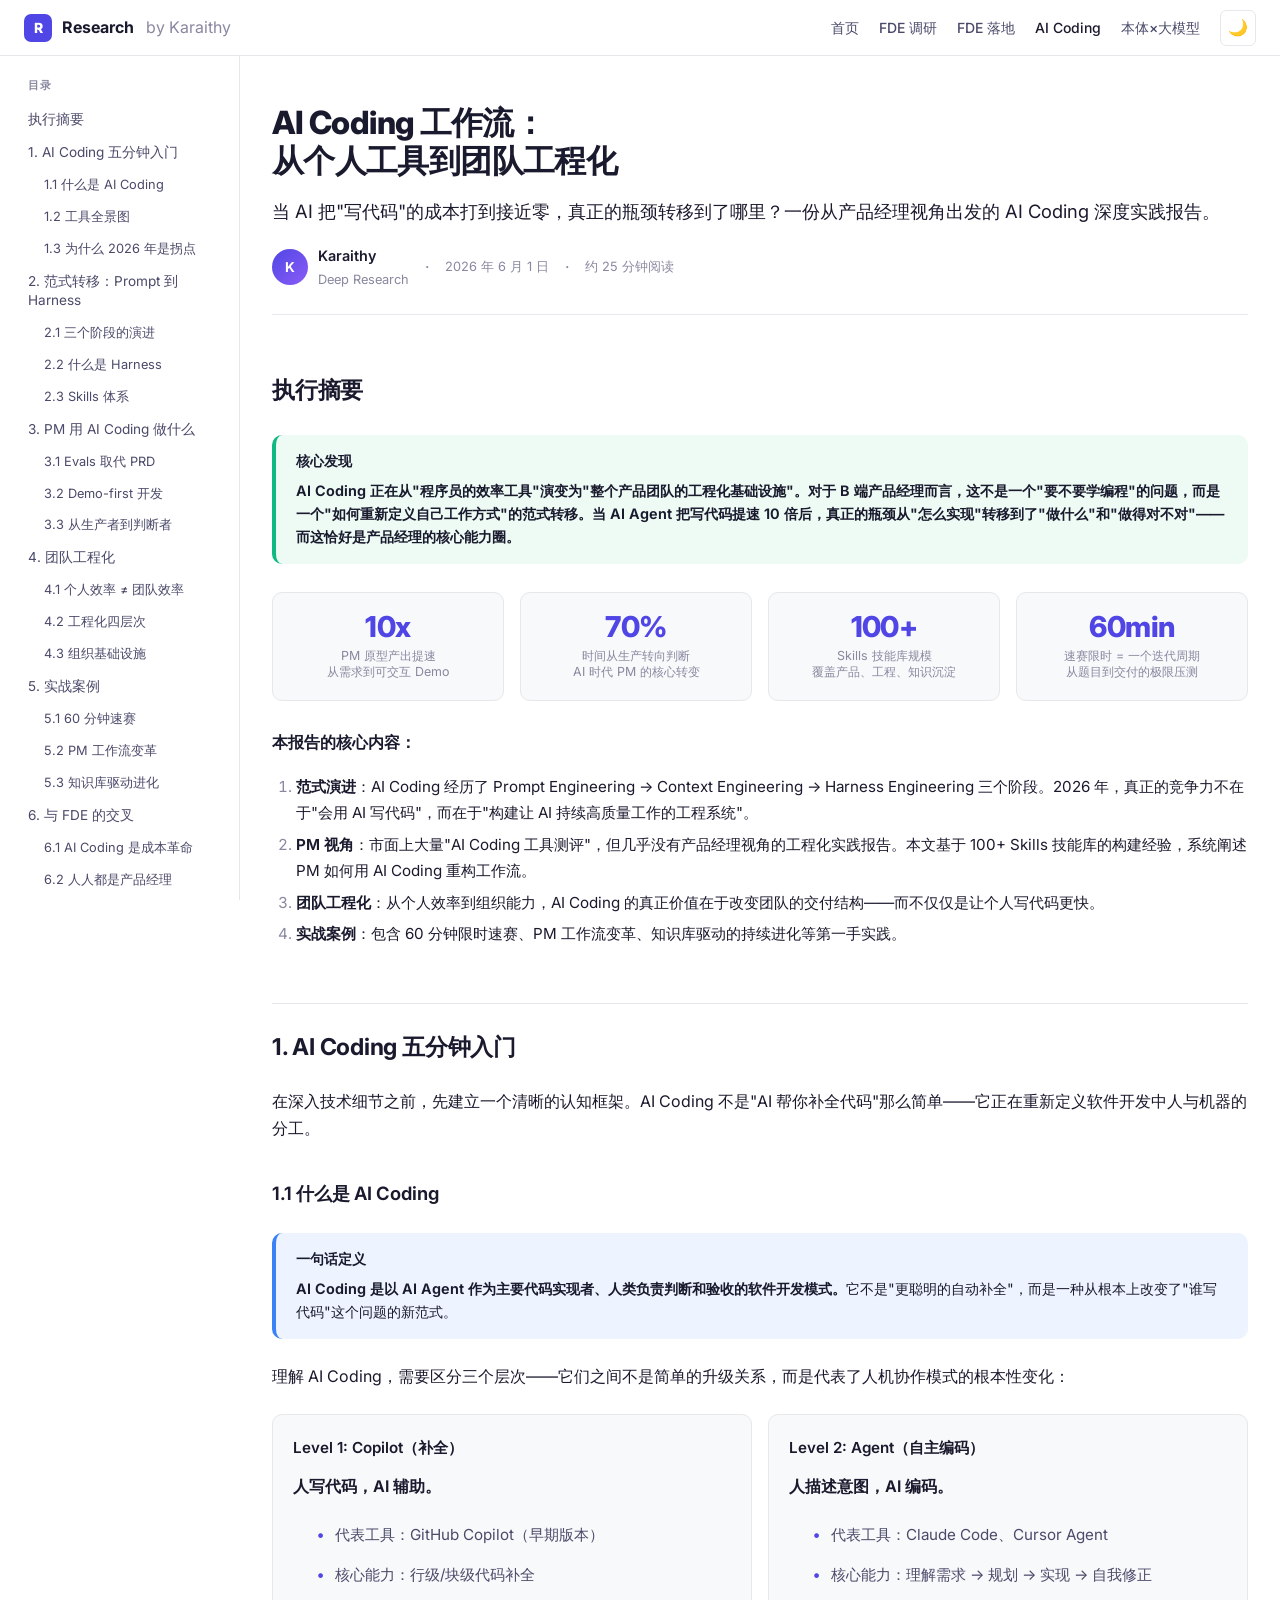
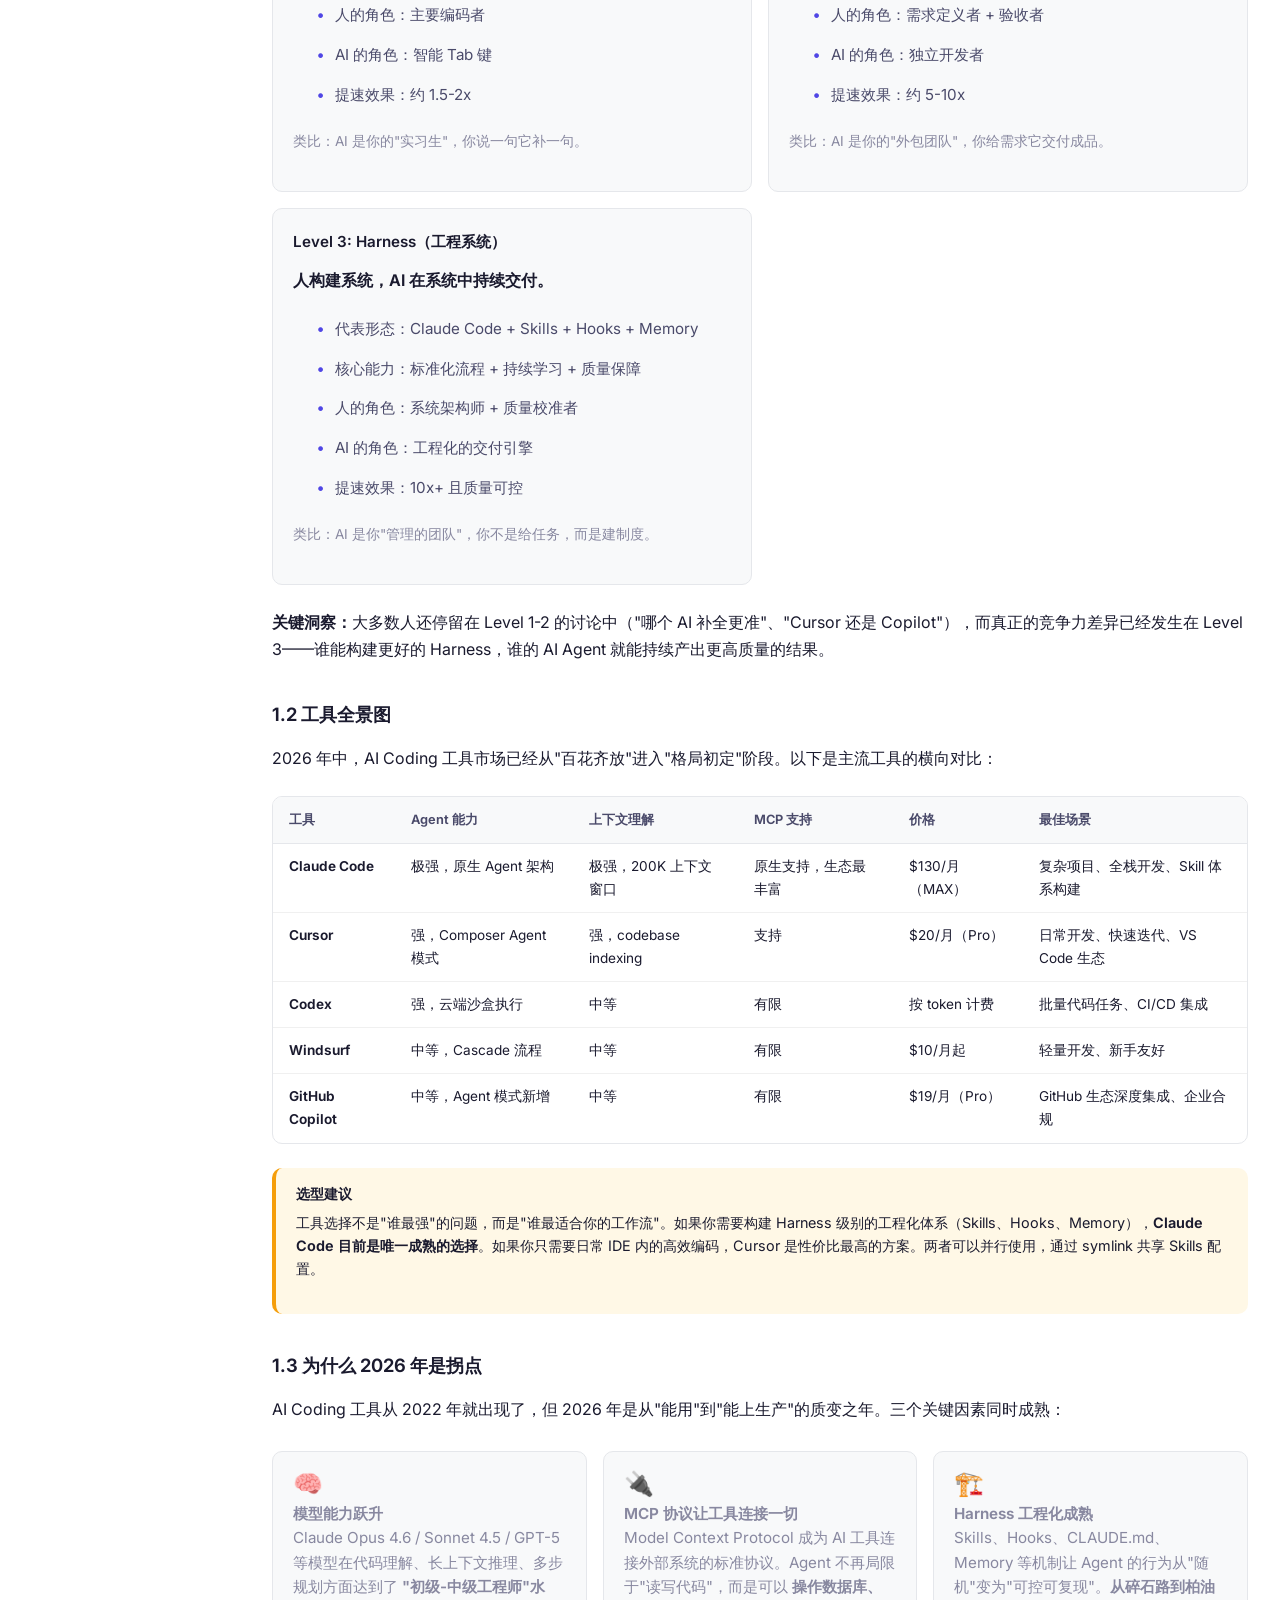
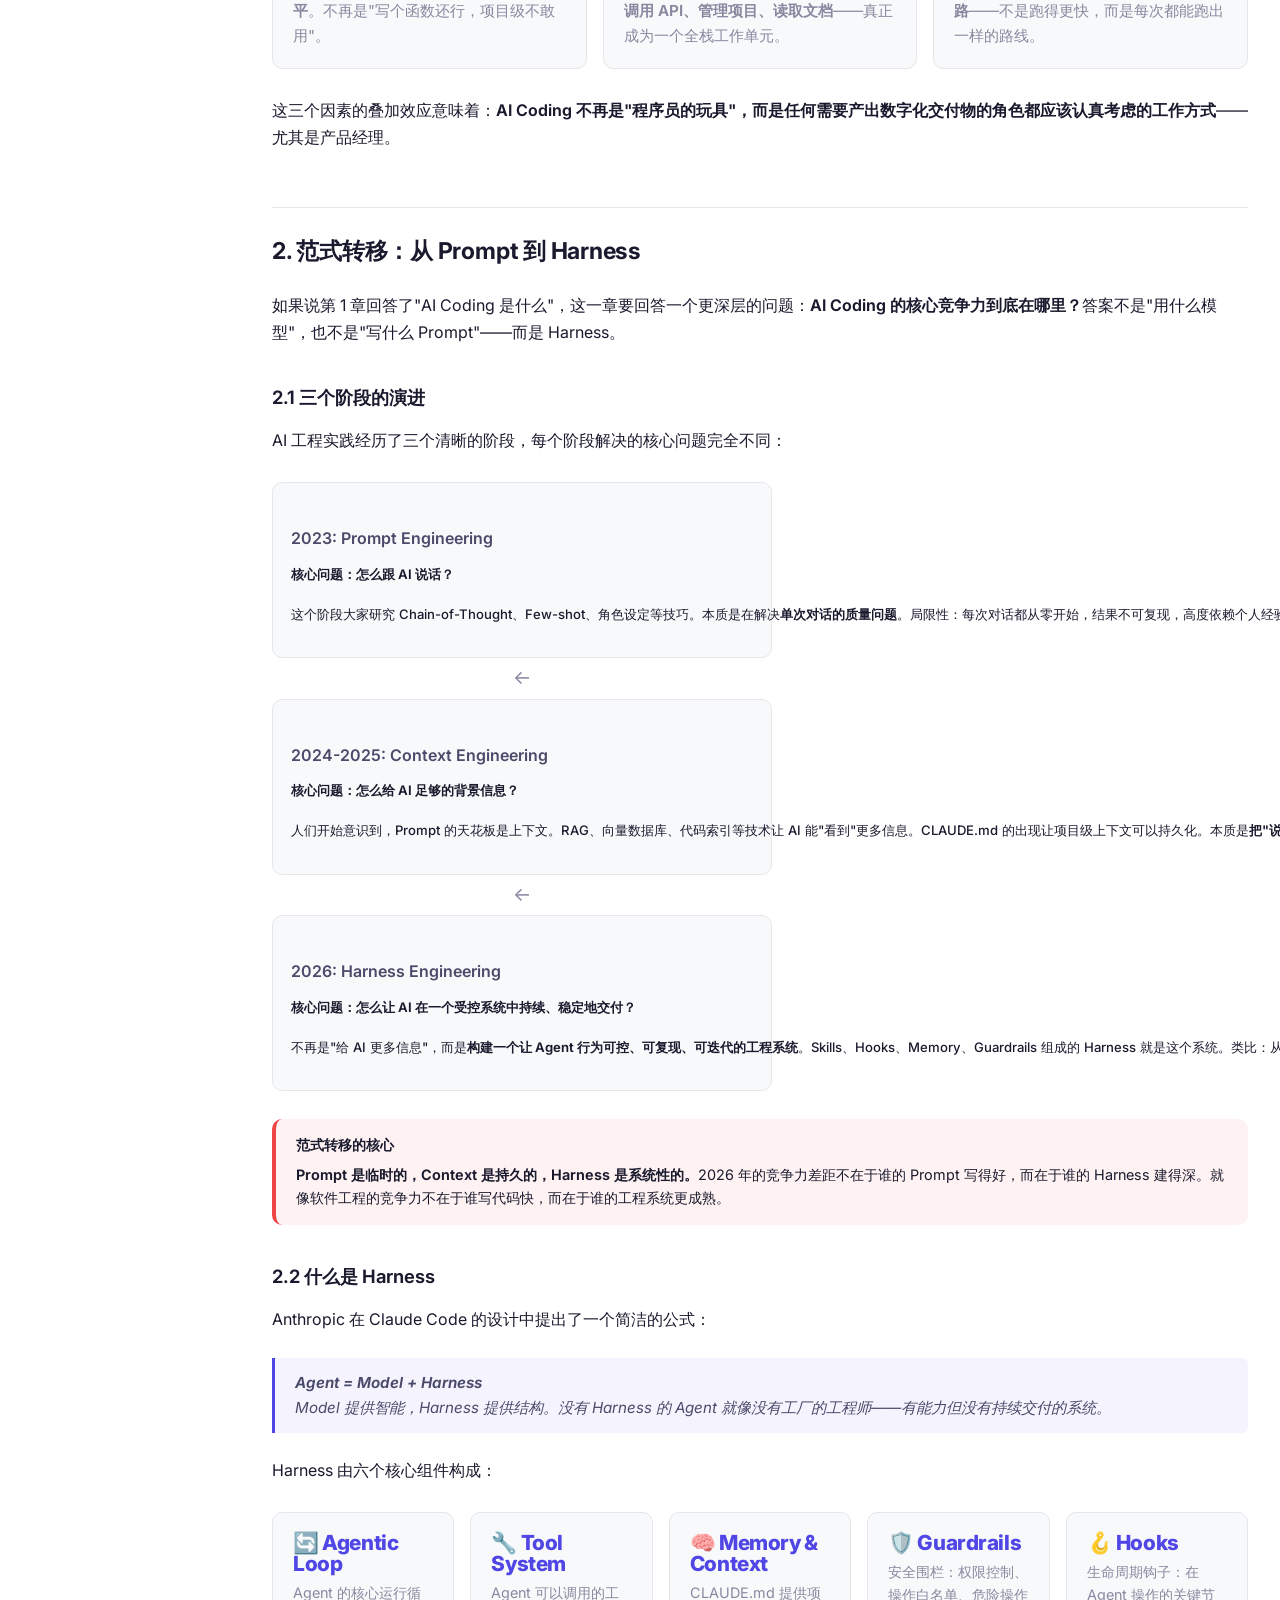
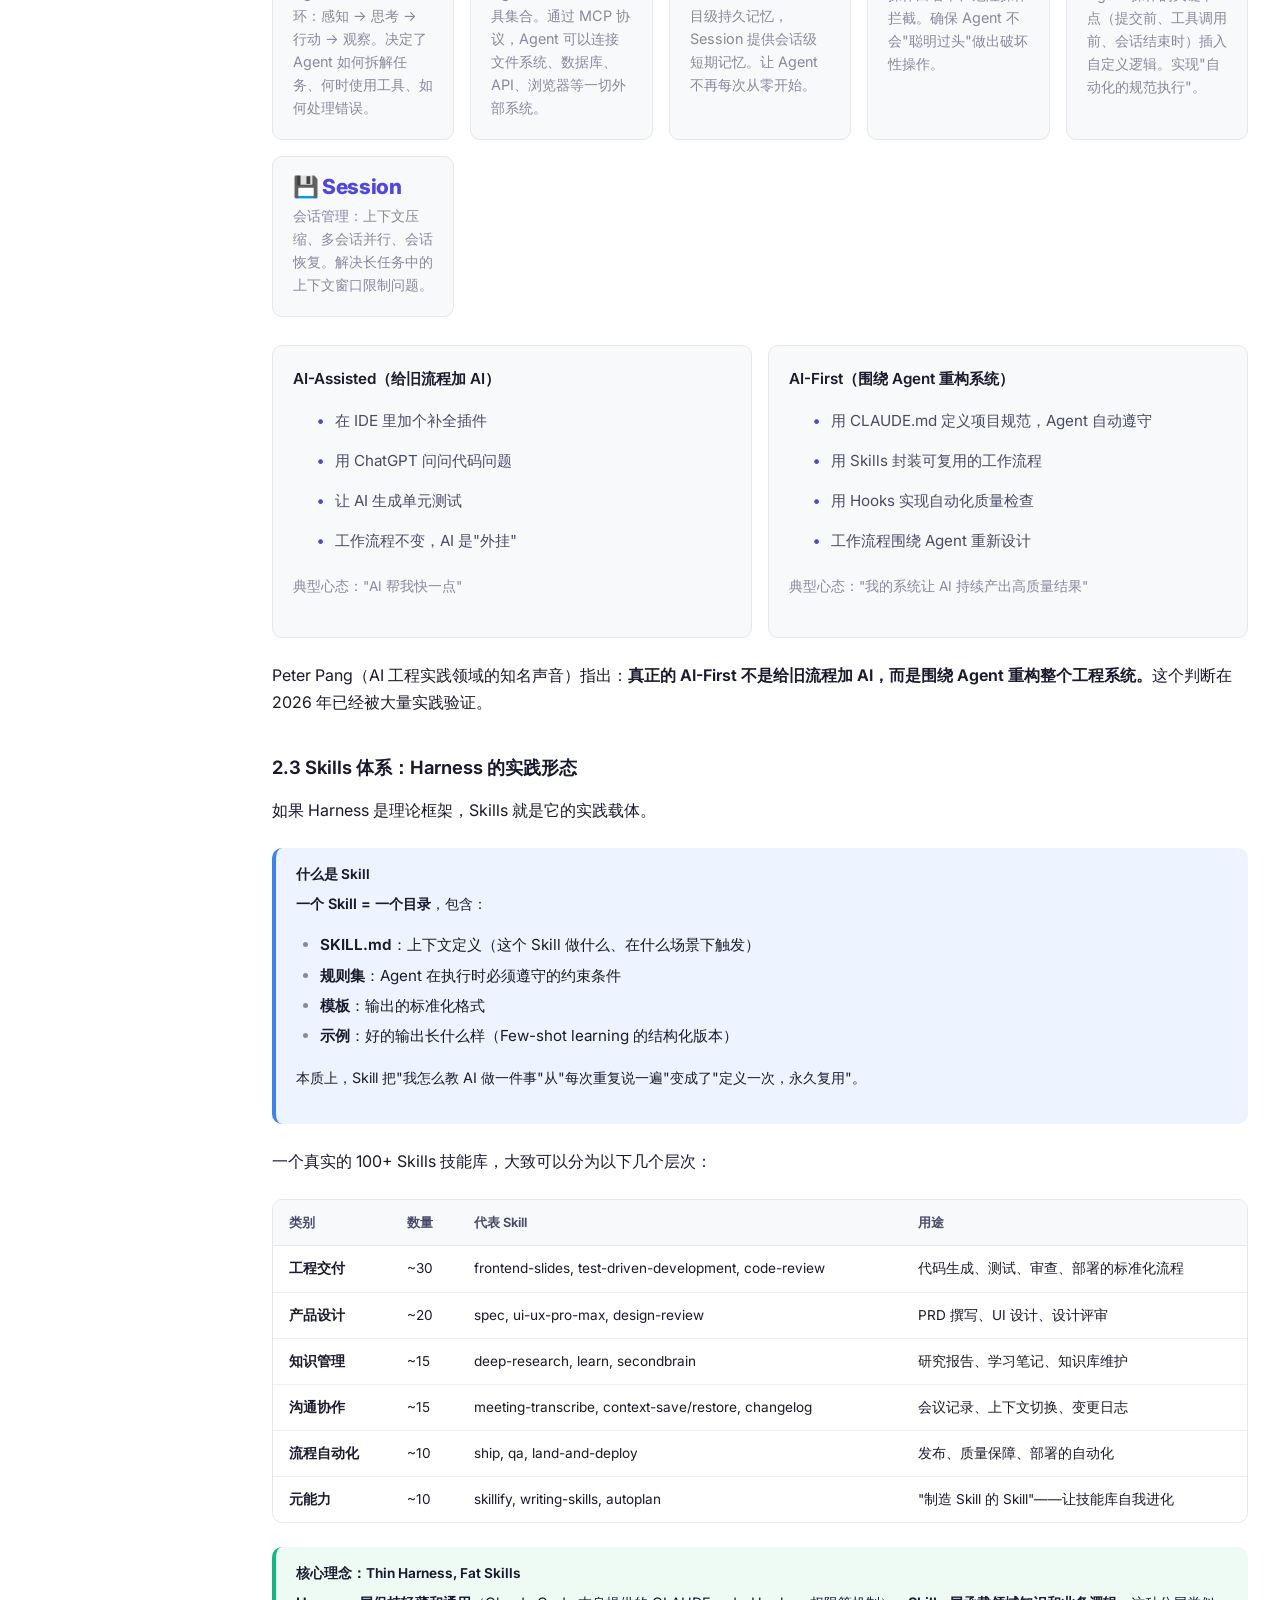
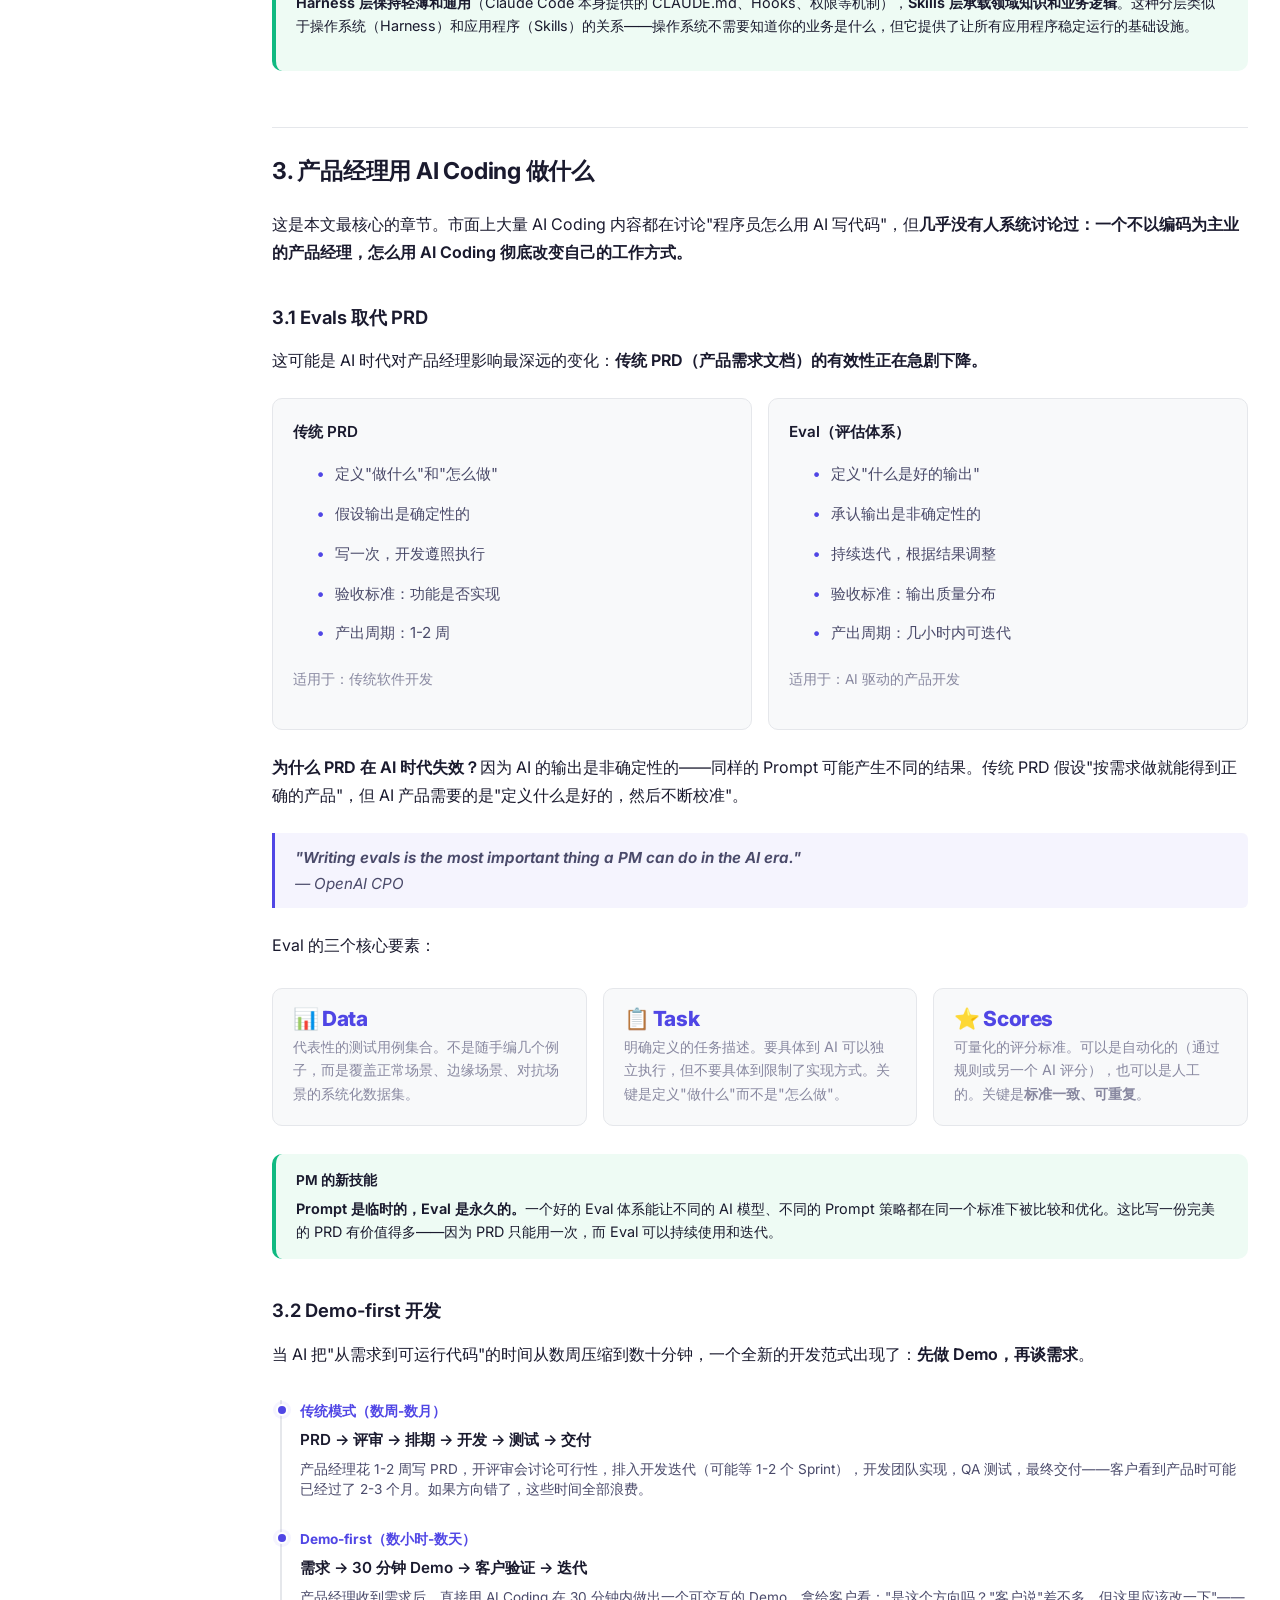
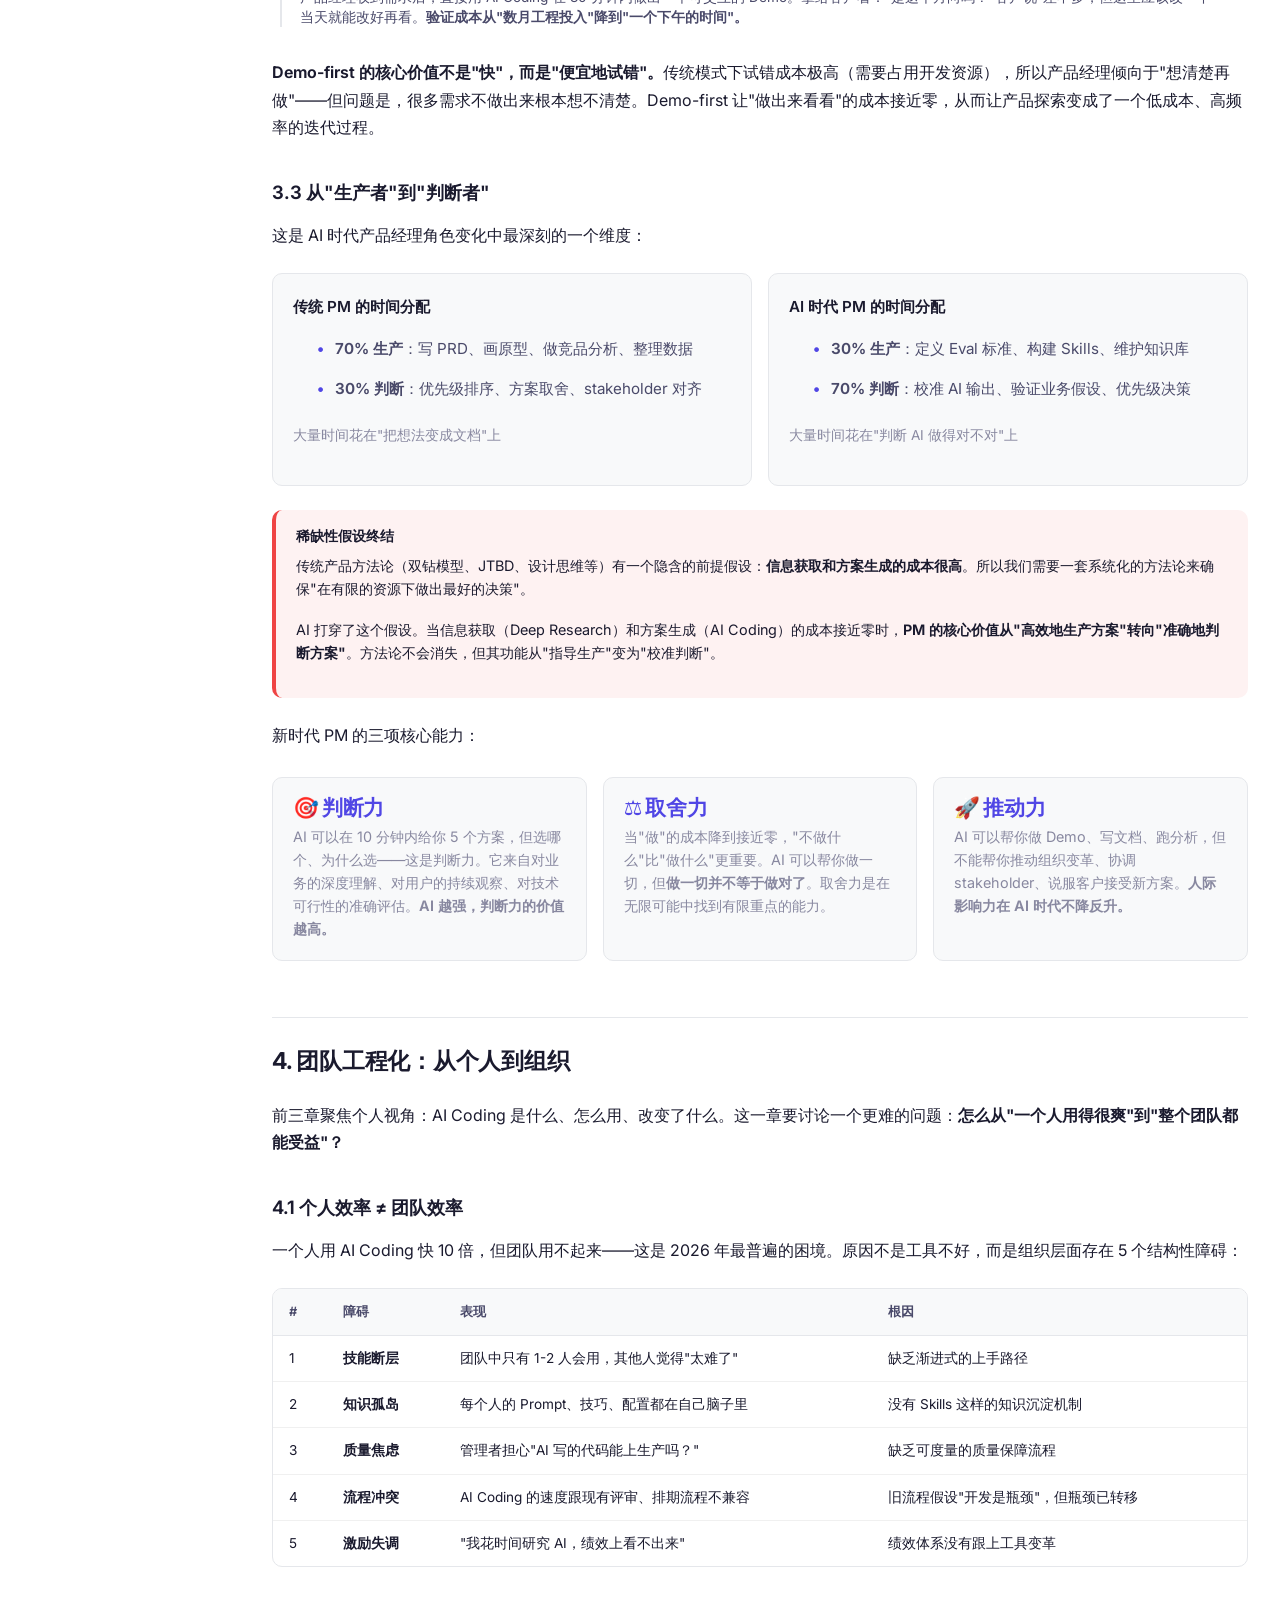
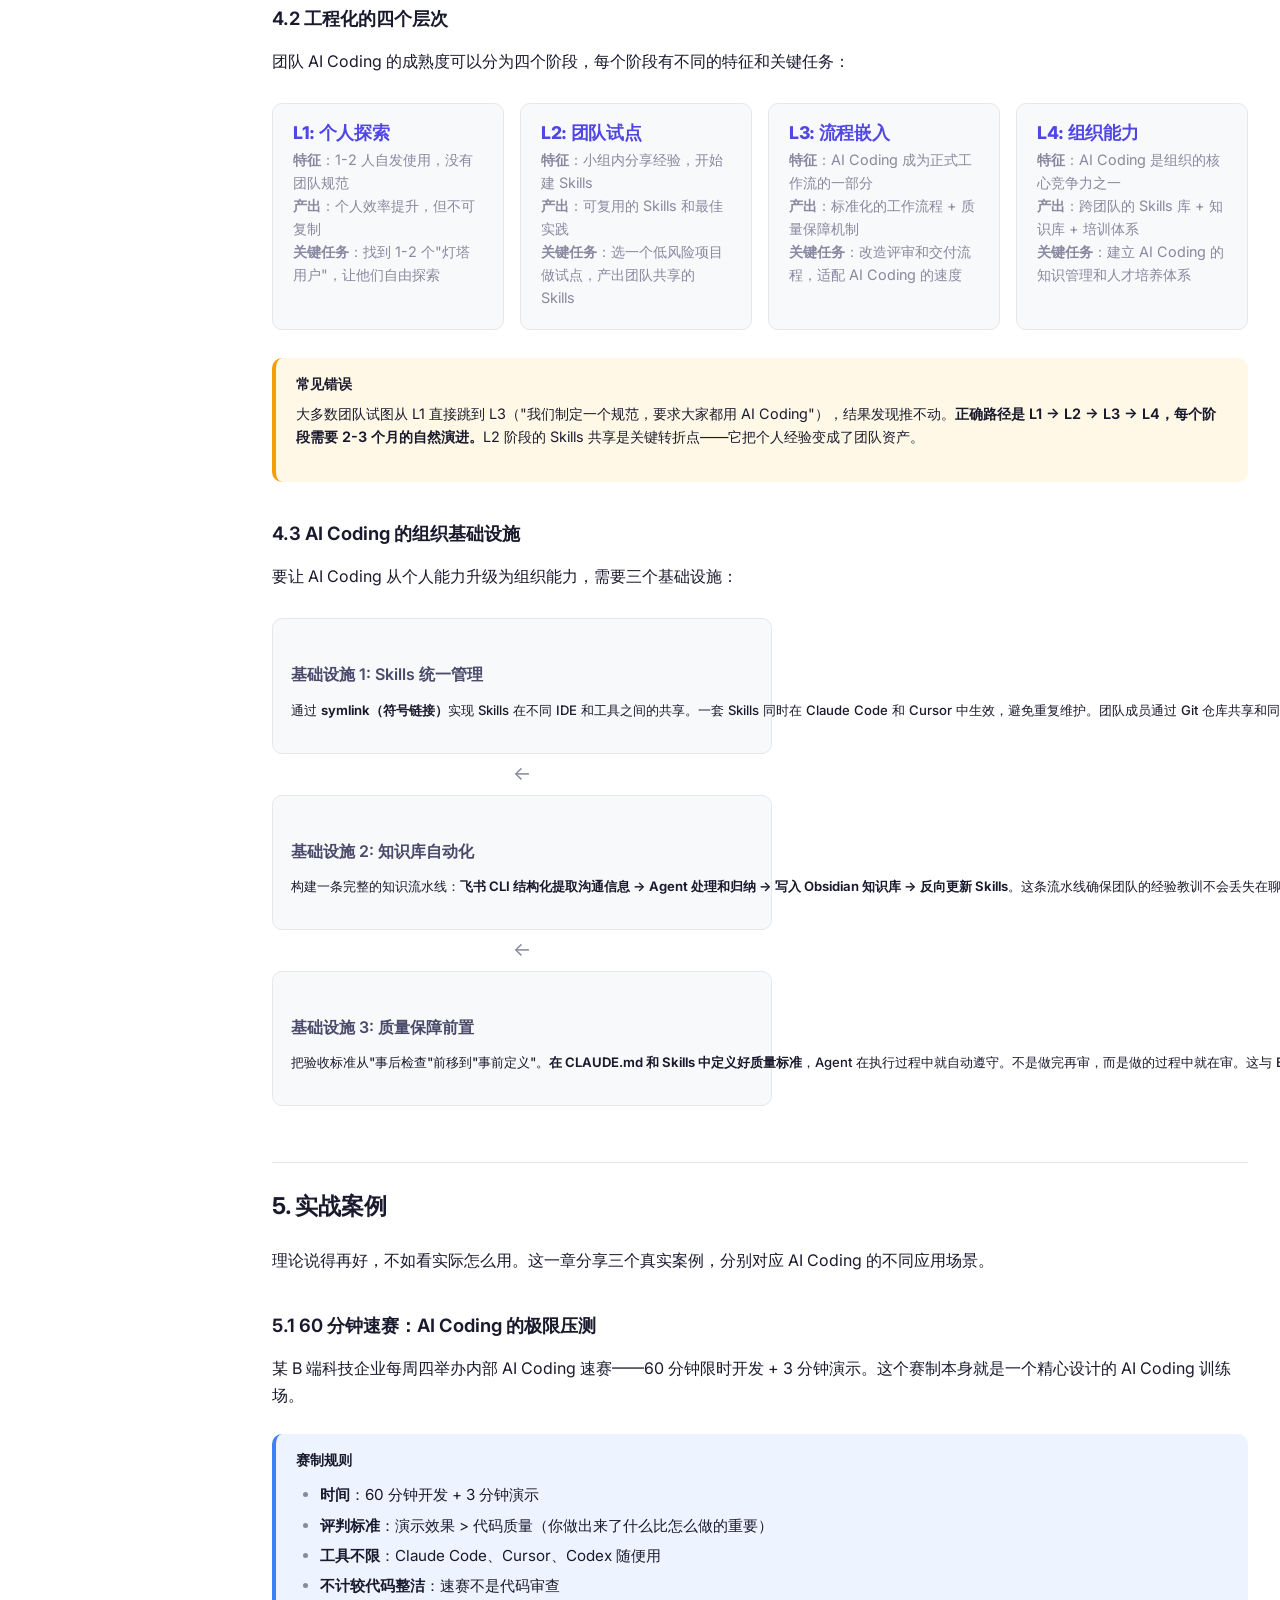
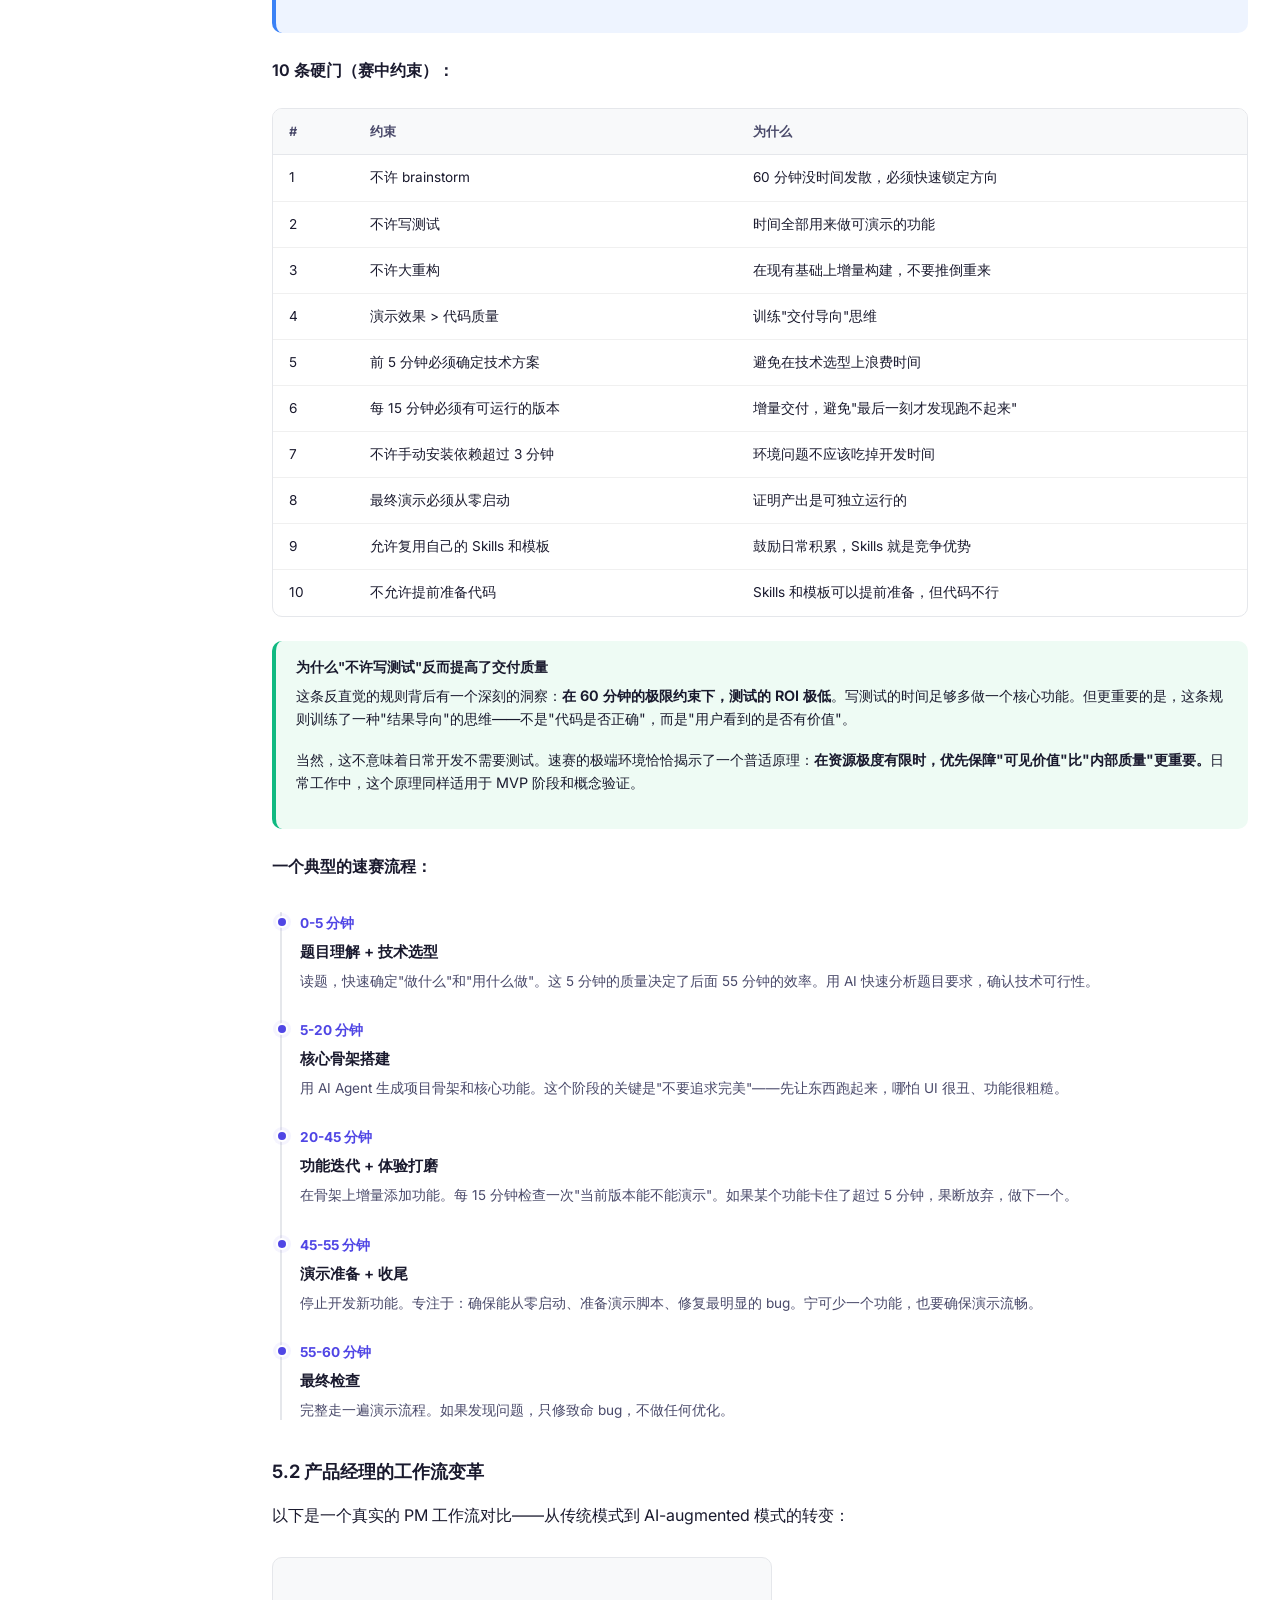
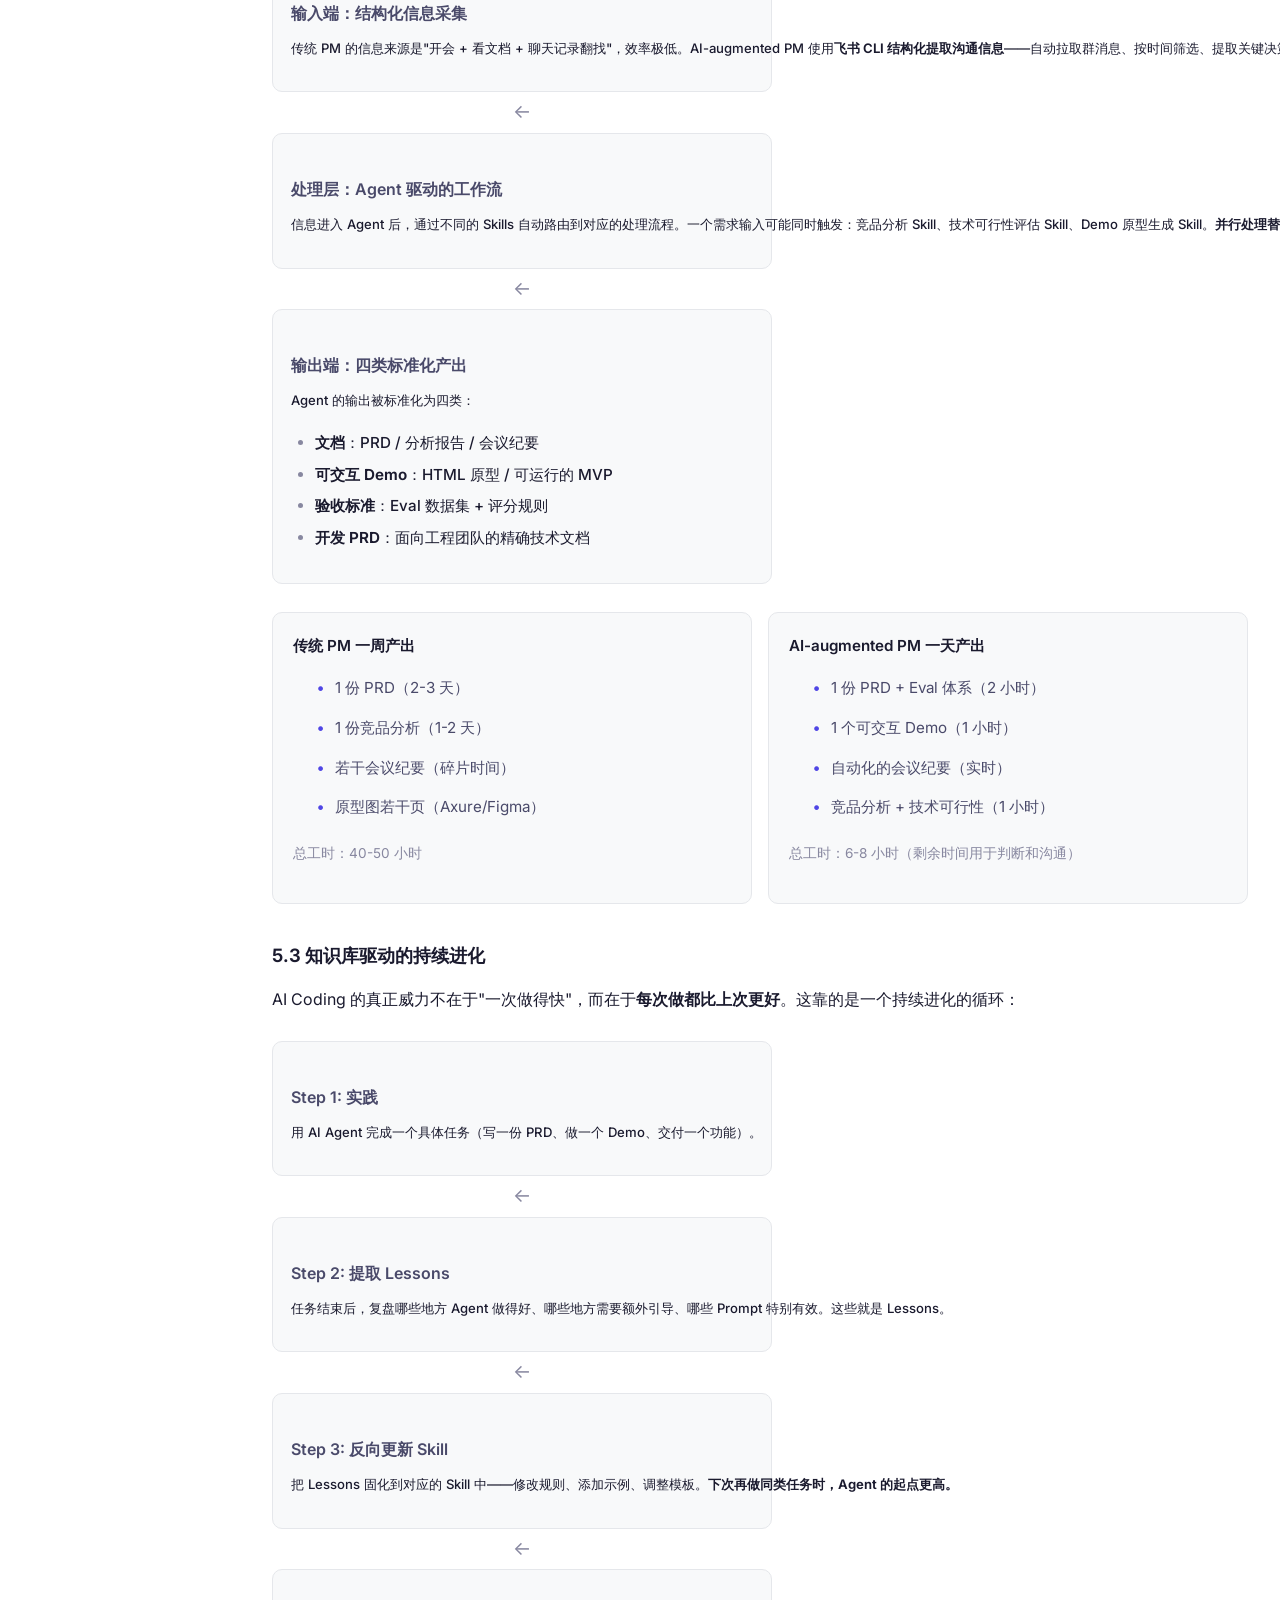
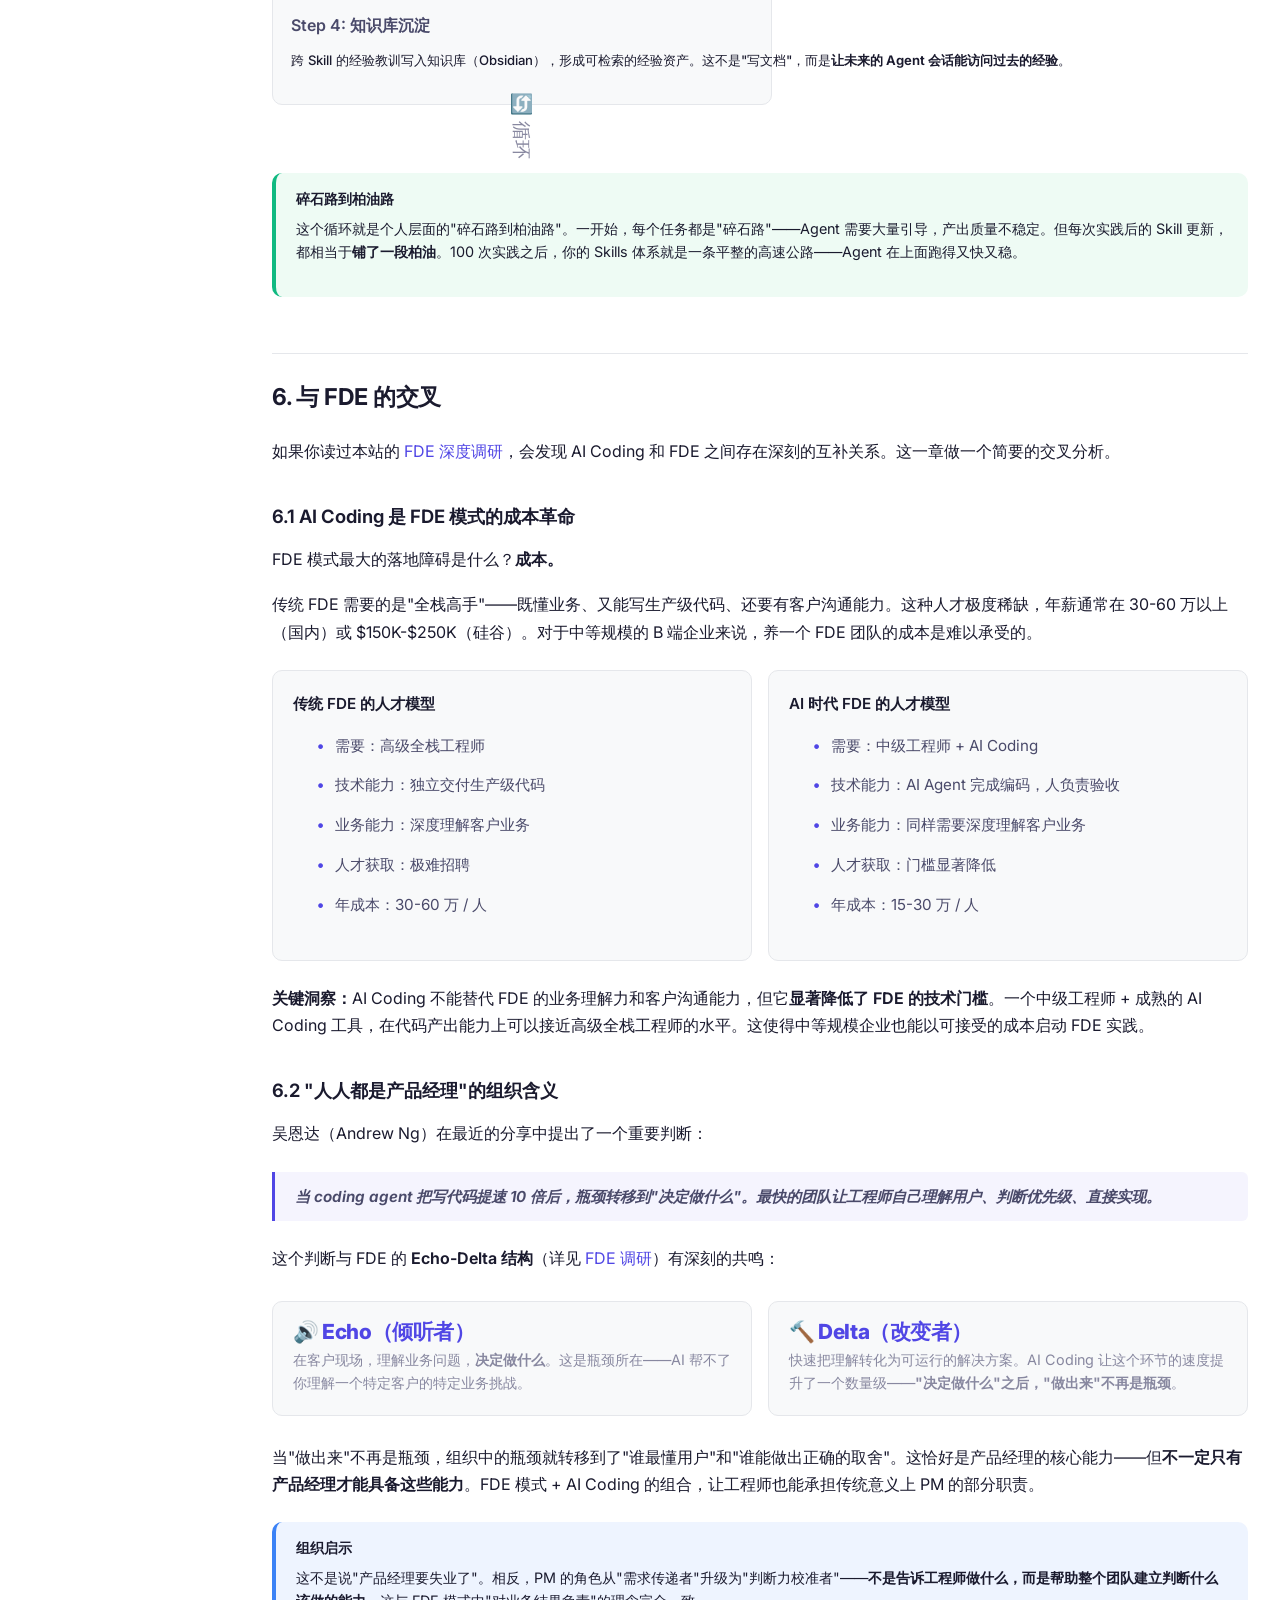
==== commit e440e560: "Add 3 new research articles + update site navigation New articles: - FDE Landing Guide: 90-day imple" ====
--- a/articles/ai-coding/index.html
+++ b/articles/ai-coding/index.html
@@ -28,6 +28,7 @@
       <a href="../fde-deep-dive/index.html">FDE 调研</a>
       <a href="../fde-landing-guide/index.html">FDE 落地</a>
       <a href="index.html" class="active">AI Coding</a>
+      <a href="../ontology-llm-fde/index.html">本体×大模型</a>
       <button class="theme-toggle" onclick="toggleTheme()" aria-label="切换主题">🌙</button>
     </div>
   </div>
